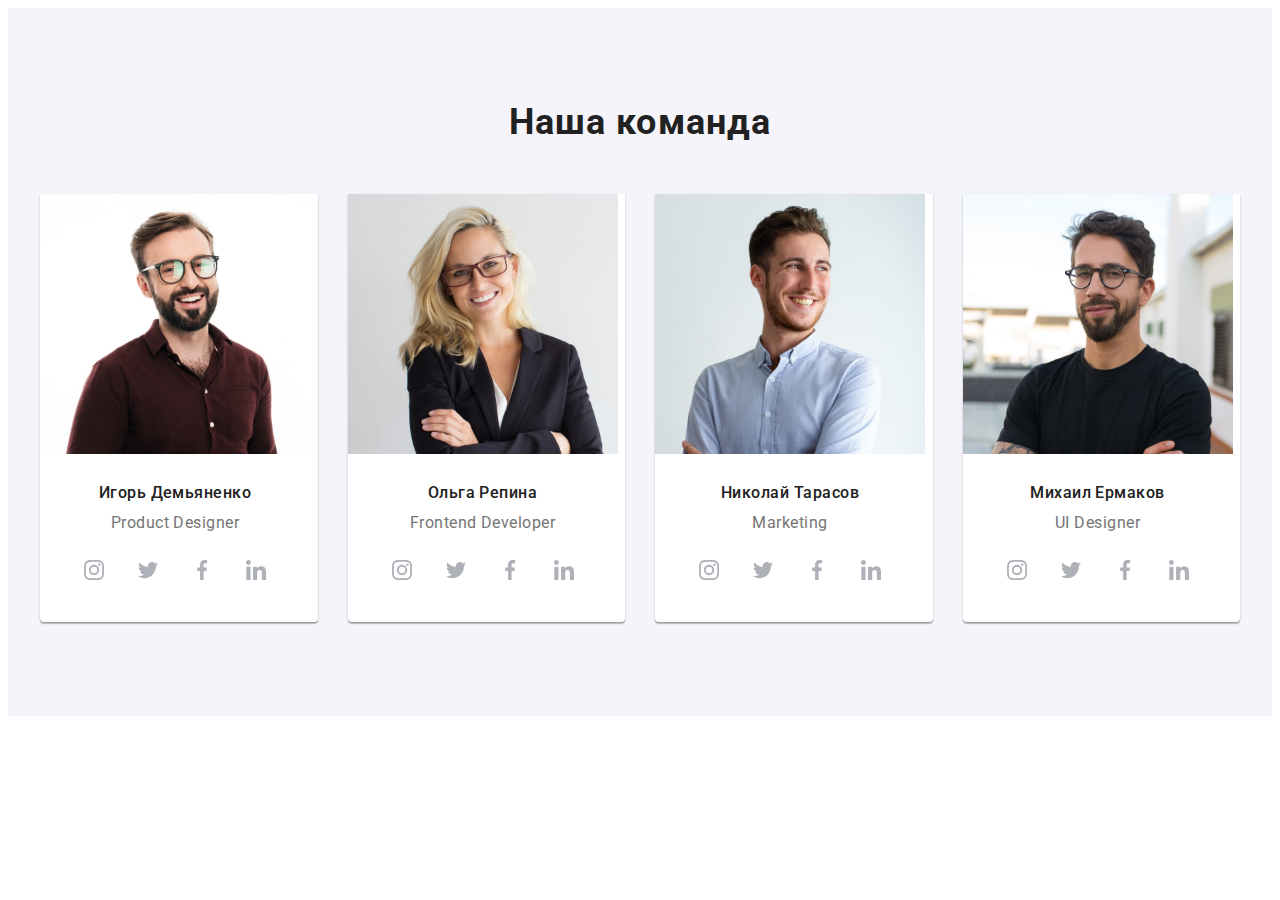
==== index.html @ 0f95b0d3 "мобил" ====
<!DOCTYPE html>
<html lang="ru">
  <head>
    <meta charset="UTF-8" />
    <meta http-equiv="X-UA-Compatible" content="IE=edge" />
    <meta name="viewport" content="width=device-width, initial-scale=1.0" />
    <title>WebStudio</title>
    <link rel="preconnect" href="https://fonts.googleapis.com" />
    <link rel="preconnect" href="https://fonts.gstatic.com" crossorigin />
    <link
      href="https://fonts.googleapis.com/css2?family=Raleway:wght@700&family=Roboto:wght@400;500;700;900&display=swap"
      rel="stylesheet"
    />
    <link
      rel="stylesheet"
      href="https://cdnjs.cloudflare.com/ajax/libs/modern-normalize/1.1.0/modern-normalize.min.css"
      integrity="sha512-wpPYUAdjBVSE4KJnH1VR1HeZfpl1ub8YT/NKx4PuQ5NmX2tKuGu6U/JRp5y+Y8XG2tV+wKQpNHVUX03MfMFn9Q=="
      crossorigin="anonymous"
      referrerpolicy="no-referrer"
    />
    <link rel="stylesheet" href="./css/main.min.css" />
  </head>
  <body>
    <!-- <header class="header">
      <div class="container header__container">
        <nav class="nav">
          <a href="/" class="logo"><span class="logo__span">Web</span>Studio</a>

          <ul class="site-nav list">
            <li class="site-nav__item">
              <a href="./index.html" class="site-nav__link site-nav__link--current link">Студия</a>
            </li>
            <li class="site-nav__item">
              <a href="./portfolio.html" class="site-nav__link link">Портфолио</a>
            </li>
            <li class="site-nav__item"><a href="" class="site-nav__link link">Контакты</a></li>
          </ul>
        </nav>

        <ul class="site-contact list">
          <li class="site-contact__item">
            <a href="mailto:info@devstudio.com" class="site-contact__link link">
              <svg class="site-contact__icon" width="16" height="12">
                <use class="" href="./images/icon.svg#icon-envelope"></use>
              </svg>
              info@devstudio.com</a
            >
          </li>

          <li class="site-contact__item">
            <a href="tel:+380961111111" class="site-contact__link link">
              <svg class="site-contact__icon" width="10" height="16">
                <use class="" href="./images/icon.svg#icon-smartphone"></use>
              </svg>
              +38 096 111 11 11</a
            >
          </li>
        </ul>
      </div>
    </header>

    <main>
      <section class="hero">
        <div class="container">
          <h1 class="hero__title">Эффективные решения для вашего бизнеса</h1>
          <button type="button" class="hero__btn" data-modal-open>Заказать услугу</button>
        </div>
      </section> -->

      <!-- features  -->
      <!-- <section class="section">
        <div class="container">
          <h2 class="visually-hidden">Особенности</h2>
          <ul class="feature-list list">
            <li class="feature-list__item">
              <div class="feature-list__box">
                <svg class="feature-list__icon" width="70" height="70">
                  <use class="" href="./images/icon.svg#icon-antenna"></use>
                </svg>
              </div>
              <h3 class="feature-list__title">Внимание к деталям</h3>
              <p class="feature-list__text">
                Идейные соображения, а также начало повседневной работы по формированию позиции.
              </p>
            </li>

            <li class="feature-list__item">
              <div class="feature-list__box">
                <svg class="feature-list__icon" width="70" height="70">
                  <use class="" href="./images/icon.svg#icon-clock"></use>
                </svg>
              </div>
              <h3 class="feature-list__title">Пунктуальность</h3>
              <p class="feature-list__text">
                Задача организации, в особенности же рамки и место обучения кадров влечет за собой.
              </p>
            </li>

            <li class="feature-list__item">
              <div class="feature-list__box">
                <svg class="feature-list__icon" width="70" height="70">
                  <use class="" href="./images/icon.svg#icon-diagram"></use>
                </svg>
              </div>
              <h3 class="feature-list__title">Планирование</h3>
              <p class="feature-list__text">
                Равным образом консультация с широким активом в значительной степени обуславливает.
              </p>
            </li>

            <li class="feature-list__item">
              <div class="feature-list__box">
                <svg class="feature-list-icon" width="70" height="70">
                  <use class="" href="./images/icon.svg#icon-astronaut"></use>
                </svg>
              </div>
              <h3 class="feature-list__title">Современные технологии</h3>
              <p class="feature-list__text">
                Значимость этих проблем настолько очевидна, что реализация плановых заданий.
              </p>
            </li>
          </ul>
        </div>
      </section>

      <section class="section no-padding">
        <div class="container">
          <h2 class="section__title">Чем мы занимаемся</h2>
          <ul class="about list">
            <li class="about__item">
              <div class="thumb">
                <img src="./images/box1.jpg" alt="разработка сайта" width="370" height="294" />
                <p class="thumb__label">Десктопные приложения</p>
              </div>
            </li>
            <li class="about__item">
              <div class="thumb">
                <img
                  src="./images/box2.jpg"
                  alt="разработка мобильного приложения"
                  width="370"
                  height="294"
                />
                <p class="thumb__label">Мобильные приложения</p>
              </div>
            </li>
            <li class="about__item">
              <div class="thumb">
                <img
                  src="./images/box3.jpg"
                  alt="цветовая палитра на планшете"
                  width="370"
                  height="294"
                />
                <p class="thumb__label">Дизайнерские решения</p>
              </div>
            </li>
          </ul>
        </div> -->
        <!----    team -------->
      </section>
      <section class="section team">
        <div class="container">
          <h2 class="section__title">Наша команда</h2>
          <ul class="team-list list">
            <li class="team-list__item">
              <img src="./images/card-1.jpg" alt="Игорь Демьяненко" width="270" height="260" />

              <div class="team-card">
                <h3 class="team-card__name">Игорь Демьяненко</h3>
                <p class="team-card__pos">Product Designer</p>

                <ul class="soc-list list">
                  <li class="soc-list__item">
                    <a href="" class="soc-list__link link">
                      <svg class="soc-list__icon" width="20" height="20">
                        <use class="" href="./images/icon.svg#icon-instagram"></use>
                      </svg>
                    </a>
                  </li>
                  <li class="soc-list__item">
                    <a href="" class="soc-list__link link">
                      <svg class="soc-list__icon" width="20" height="20">
                        <use class="" href="./images/icon.svg#icon-twitter"></use>
                      </svg>
                    </a>
                  </li>
                  <li class="soc-list__item">
                    <a href="" class="soc-list__link link">
                      <svg class="soc-list__icon" width="20" height="20">
                        <use class="" href="./images/icon.svg#icon-facebook"></use>
                      </svg>
                    </a>
                  </li>
                  <li class="soc-list__item">
                    <a href="" class="soc-list__link link">
                      <svg class="soc-list__icon" width="20" height="20">
                        <use class="" href="./images/icon.svg#icon-linkedin"></use>
                      </svg>
                    </a>
                  </li>
                </ul>
              </div>
            </li>

            <li class="team-list__item">
              <img src="./images/card-2.jpg" alt="Ольга Репина" width="270" height="260" />

              <div class="team-card">
                <h3 class="team-card__name">Ольга Репина</h3>
                <p class="team-card__pos">Frontend Developer</p>

                <ul class="soc-list list">
                  <li class="soc-list__item">
                    <a href="" class="soc-list__link link">
                      <svg class="soc-list__icon" width="20" height="20">
                        <use class="" href="./images/icon.svg#icon-instagram"></use>
                      </svg>
                    </a>
                  </li>
                  <li class="soc-list__item">
                    <a href="" class="soc-list__link link">
                      <svg class="soc-list__icon" width="20" height="20">
                        <use class="" href="./images/icon.svg#icon-twitter"></use>
                      </svg>
                    </a>
                  </li>
                  <li class="soc-list__item">
                    <a href="" class="soc-list__link link">
                      <svg class="soc-list__icon" width="20" height="20">
                        <use class="" href="./images/icon.svg#icon-facebook"></use>
                      </svg>
                    </a>
                  </li>
                  <li class="soc-list__item">
                    <a href="" class="soc-list__link link">
                      <svg class="soc-list__icon" width="20" height="20">
                        <use class="" href="./images/icon.svg#icon-linkedin"></use>
                      </svg>
                    </a>
                  </li>
                </ul>
              </div>
            </li>

            <li class="team-list__item">
              <img src="./images/card-3.jpg" alt="Николай Тарасов" width="270" height="260" />

              <div class="team-card">
                <h3 class="team-card__name">Николай Тарасов</h3>
                <p class="team-card__pos">Marketing</p>

                <ul class="soc-list list">
                  <li class="soc-list__item">
                    <a href="" class="soc-list__link link">
                      <svg class="soc-list__icon" width="20" height="20">
                        <use class="" href="./images/icon.svg#icon-instagram"></use>
                      </svg>
                    </a>
                  </li>
                  <li class="soc-list__item">
                    <a href="" class="soc-list__link link">
                      <svg class="soc-list__icon" width="20" height="20">
                        <use class="" href="./images/icon.svg#icon-twitter"></use>
                      </svg>
                    </a>
                  </li>
                  <li class="soc-list__item">
                    <a href="" class="soc-list__link link">
                      <svg class="soc-list__icon" width="20" height="20">
                        <use class="" href="./images/icon.svg#icon-facebook"></use>
                      </svg>
                    </a>
                  </li>
                  <li class="soc-list__item">
                    <a href="" class="soc-list__link link">
                      <svg class="soc-list__icon" width="20" height="20">
                        <use class="" href="./images/icon.svg#icon-linkedin"></use>
                      </svg>
                    </a>
                  </li>
                </ul>
              </div>
            </li>

            <li class="team-list__item">
              <img src="./images/card-4.jpg" alt="Михаил Ермаков" width="270" height="260" />

              <div class="team-card">
                <h3 class="team-card__name">Михаил Ермаков</h3>
                <p class="team-card__pos">UI Designer</p>

                <ul class="soc-list list">
                  <li class="soc-list__item">
                    <a href="" class="soc-list__link link">
                      <svg class="soc-list__icon" width="20" height="20">
                        <use class="" href="./images/icon.svg#icon-instagram"></use>
                      </svg>
                    </a>
                  </li>
                  <li class="soc-list__item">
                    <a href="" class="soc-list__link link">
                      <svg class="soc-list__icon" width="20" height="20">
                        <use class="" href="./images/icon.svg#icon-twitter"></use>
                      </svg>
                    </a>
                  </li>
                  <li class="soc-list__item">
                    <a href="" class="soc-list__link link">
                      <svg class="soc-list__icon" width="20" height="20">
                        <use class="" href="./images/icon.svg#icon-facebook"></use>
                      </svg>
                    </a>
                  </li>
                  <li class="soc-list__item">
                    <a href="" class="soc-list__link link">
                      <svg class="soc-list__icon" width="20" height="20">
                        <use class="" href="./images/icon.svg#icon-linkedin"></use>
                      </svg>
                    </a>
                  </li>
                </ul>
              </div>
            </li>
          </ul>
        </div>
      </section>

      <!----- clients------->

      <!-- <section class="section">
        <div class="container">
          <h2 class="section__title">Постоянные клиенты</h2>

          <ul class="clients-list list">
            <li class="clients-list__item">
              <a href="" class="clients-list__link link">
                <svg class="clients-list__icon" width="106" height="60">
                  <use class="" href="./images/icon.svg#icon-Logo-1"></use>
                </svg>
              </a>
            </li>

            <li class="clients-list__item">
              <a href="" class="clients-list__link link">
                <svg class="clients-list__icon" width="106" height="60">
                  <use class="" href="./images/icon.svg#icon-Logo-2"></use>
                </svg>
              </a>
            </li>

            <li class="clients-list__item">
              <a href="" class="clients-list__link link">
                <svg class="clients-list__icon" width="106" height="60">
                  <use class="" href="./images/icon.svg#icon-Logo-3"></use>
                </svg>
              </a>
            </li>

            <li class="clients-list__item">
              <a href="" class="clients-list__link link">
                <svg class="clients-list__icon" width="106" height="60">
                  <use class="" href="./images/icon.svg#icon-Logo-4"></use>
                </svg>
              </a>
            </li>

            <li class="clients-list__item">
              <a href="" class="clients-list__link link">
                <svg class="clients-list__icon" width="106" height="60">
                  <use class="" href="./images/icon.svg#icon-Logo-5"></use>
                </svg>
              </a>
            </li>

            <li class="clients-list__item">
              <a href="" class="clients-list__link link">
                <svg class="clients-list__icon" width="106" height="60">
                  <use class="" href="./images/icon.svg#icon-Logo-6"></use>
                </svg>
              </a>
            </li>
          </ul>
        </div>
      </section>
    </main> -->
    <!---------------- footer------------------>

    <!-- <footer class="footer">
      <div class="container footer__container">
        <div class="footer-contact">
          <a href="/" class="logo footer__logo"><span class="logo__span">Web</span>Studio</a>

          <address>
            <ul class="footer__list list">
              <li>
                <a
                  href="https://www.google.com/maps/place/Lesi+Ukrainky+Blvd,+26,+Kyiv,+Ukraine,+02000/@50.4265807,30.5361971"
                  class="footer-list__link footer-list__link--white"
                  >г. Киев, пр-т Леси Украинки, 26</a
                >
              </li>
              <li>
                <a href="mailto:info@example.com" class="footer-list__link link"
                  >info@example.com</a
                >
              </li>
              <li>
                <a href="tel:+380991111111" class="footer-list__link no-margin"
                  >+38 099 111 11 11</a
                >
              </li>
            </ul>
          </address>
        </div>

        <div class="footer-box-soc">
          <h2 class="footer-title">Присоединяйтесь</h2>
          <ul class="footer-soc-list list">
            <li class="footer-soc-list__item">
              <a href="" class="footer-soc-list__link link">
                <svg class="footer-soc-list__icon" width="20" height="20">
                  <use class="" href="./images/icon.svg#icon-instagram"></use>
                </svg>
              </a>
            </li>

            <li class="footer-soc-list__item">
              <a href="" class="footer-soc-list__link link">
                <svg class="footer-soc-list__icon" width="20" height="20">
                  <use class="" href="./images/icon.svg#icon-twitter"></use>
                </svg>
              </a>
            </li>

            <li class="footer-soc-list__item">
              <a href="" class="footer-soc-list__link link">
                <svg class="footer-soc-list__icon" width="20" height="20">
                  <use class="" href="./images/icon.svg#icon-facebook"></use>
                </svg>
              </a>
            </li>

            <li class="footer-soc-list__item">
              <a href="" class="footer-soc-list__link link">
                <svg class="footer-soc-list__icon" width="20" height="20">
                  <use class="" href="./images/icon.svg#icon-linkedin"></use>
                </svg>
              </a>
            </li>
          </ul>
        </div>

        <form class="footer-form">
          <h2 class="footer-title">Подпишитесь на рассылку</h2>
          <div class="footer-form__field">
            <div class="footer-form__wrap">
              <input
                type="email"
                class="footer-form__input"
                name="email"
                id="email"
                placeholder=" "
                required
              />
              <label for="email" class="footer-form__lable">E-mail</label>
            </div>

            <button type="submit" class="form-btn">
              Подписаться
              <svg class="footer-form__icon" width="24" height="24">
                <use class="" href="./images/icon.svg#icon-send"></use>
              </svg>
            </button>
          </div>
        </form>
      </div>
    </footer>

    <div class="backdrop is-hidden" data-modal>
      <div class="modal">
        <button type="button" class="modale-close-btn" data-modal-close>
          <svg width="18" height="18">
            <use class="" href="./images/icon.svg#icon-close-black"></use>
          </svg>
        </button>

        <p class="modal-title">Оставьте свои данные, мы вам перезвоним</p>

        <form class="modal-form">
          <div class="modal-field">
            <label class="modal-lable" for="name">Имя</label>
            <div class="input-wrap">
              <input type="text" name="user-name" class="modal-input" id="name" />
              <svg class="input-icon" width="18" height="18">
                <use href="./images/icon.svg#icon-person"></use>
              </svg>
            </div>
          </div>

          <div class="modal-field">
            <label class="modal-lable" for="tel">Телефон</label>
            <div class="input-wrap">
              <input type="tel" name="tel" class="modal-input" id="tel" />
              <svg class="input-icon" width="18" height="18">
                <use href="./images/icon.svg#icon-phone"></use>
              </svg>
            </div>
          </div>
          <div class="modal-field">
            <label class="modal-lable" for="mail">Почта</label>
            <div class="input-wrap">
              <input type="email" name="email" class="modal-input" id="mail" />
              <svg class="input-icon" width="18" height="18">
                <use href="./images/icon.svg#icon-email"></use>
              </svg>
            </div>
          </div>

          <div class="modal-field">
            <label class="modal-lable" for="modal-text">Комментарий</label>
            <textarea
              name="modal-text"
              id="modal-text"
              class="modal-textarea"
              placeholder="Введите текст"
            ></textarea>
          </div>

          <div class="modal-field">
            <input
              type="checkbox"
              name="privacy"
              class="check-input visually-hidden"
              id="privacy"
            />
            <label for="privacy" class="check-text"
              ><span>
                <svg class="check-icon" width="11" height="8">
                  <use href="./images/icon.svg#icon-chek"></use>
                </svg> </span
              >Соглашаюсь с рассылкой и принимаю &nbsp <a href="">Условия договора</a></label
            >
          </div>

          <button type="submit" class="modale-btn">Отправить</button>
        </form>
      </div>
    </div>

    <script src="./js/modal.js"></script>
  </body>
</html> -->
---- css/main.min.css ----
:root{--main-text-color: #757575;--title-text-color: #212121;--accent-color: #2196f3;--secondary-background-color: #2f303a;--primary-white-color: #ffffff;--general-background-color: #f5f4fa;--secondary-btn-color: #212121;--icon-color: #afb1b8;--timing-animation-function: cubic-bezier(0.4, 0, 0.2, 1)}p,h1,h2,h3,h4,h5,h6{margin:0}ul{margin:0;padding-left:0}img{display:block;max-width:100%;height:auto}body{color:var(--main-text-color);font-family:"Roboto",sans-serif}.list{list-style:none;padding:0;margin:0}.link{text-decoration:none}.visually-hidden{position:absolute;white-space:nowrap;width:1px;height:1px;overflow:hidden;border:0;padding:0;clip:rect(0 0 0 0);clip-path:inset(50%);margin:-1px}.container{width:1200px;padding-left:15px;padding-right:15px;margin:0 auto}.section{background-color:var(--primary-white-color);padding-top:94px;padding-bottom:94px}.header{background-color:var(--primary-white-color);border-bottom:1px solid #ececec}.header__container{display:flex;align-items:center}.nav{display:flex;align-items:center}.logo{color:var(--title-text-color);font-family:"Raleway",sans-serif;font-weight:700;font-size:26px;line-height:1.19;letter-spacing:.03em;text-decoration:none}.logo__span{color:var(--accent-color)}.site-nav{display:flex;margin-left:93px}.site-nav__item:not(:last-child){margin-right:50px}.site-nav__link{position:relative;display:block;padding-top:32px;padding-bottom:32px;color:var(--title-text-color);font-family:"Roboto",sans-serif;font-weight:500;font-size:14px;line-height:1.14;letter-spacing:.02em;transition:color 250ms var(--timing-animation-function)}.site-nav__link:hover,.site-nav__link:focus{color:var(--accent-color)}.site-nav__link--current{color:var(--accent-color)}.site-nav__link--current::after{content:"";position:absolute;left:0;bottom:-1px;display:block;width:100%;height:4px;border-radius:2px;background-color:var(--accent-color)}.site-contact{display:flex;margin-left:auto;align-items:center;justify-content:center}.site-contact__item+.site-contact__item{margin-left:50px}.site-contact__icon{margin-right:10px;fill:currentColor}.site-contact .link{display:flex;align-items:center;justify-content:center;font-family:"Roboto",sans-serif;font-style:normal;font-weight:500;font-size:14px;line-height:16px;letter-spacing:.02em;color:var(--main-text-color);transition:color 250ms var(--timing-animation-function)}.site-contact .link:hover,.site-contact .link:focus{color:var(--accent-color)}.hero{text-align:center;max-width:1600px;height:600px;margin:0 auto;padding:200px 0;background-image:linear-gradient(rgba(47, 48, 58, 0.4), rgba(47, 48, 58, 0.4)),url(../images/hero-bg.jpg);background-repeat:no-repeat;background-position:center;background-size:cover}.hero__title{margin:0 auto 40px auto;max-width:630px;color:var(--primary-white-color);font-weight:900;font-size:44px;line-height:1.36;letter-spacing:.06em;text-transform:uppercase}.hero__btn{display:inline-block;border-radius:4px;padding:10px 32px;min-width:200px;color:var(--primary-white-color);background-color:var(--accent-color);cursor:pointer;font-family:inherit;font-weight:700;font-size:16px;line-height:1.88;letter-spacing:.06em;border:none;transition:background-color 250ms var(--timing-animation-function)}.hero__btn:hover,.hero__btn:focus{background-color:#188ce8}.feature-list{display:flex;margin-left:-30px;margin-top:-30px}.feature-list__item{flex-basis:calc(25% - 30px);margin-left:30px;margin-top:30px}.feature-list__box{display:flex;align-items:center;justify-content:center;width:270px;height:120px;margin-bottom:30px;background-color:var(--general-background-color)}.feature-list__title{margin-bottom:10px;color:var(--title-text-color);font-size:14px;line-height:1.14;letter-spacing:.03em;text-transform:uppercase}.feature-list__text{color:var(--main-text-color);font-size:14px;line-height:1.71;letter-spacing:.03em}.no-padding{padding-top:0}.about{display:flex;margin-left:-30px;margin-top:-30px}.about__item{flex-basis:calc(33.3333333333% - 30px);margin-left:30px;margin-top:30px}.thumb{position:relative}.thumb__label{position:absolute;width:100%;bottom:0;padding:27px;font-weight:700;font-size:14px;line-height:1.14;text-align:center;letter-spacing:.03em;text-transform:uppercase;color:var(--primary-white-color);background-color:rgba(47,48,58,.8)}.section__title{margin-bottom:50px;color:var(--title-text-color);font-size:36px;line-height:1.16;text-align:center;letter-spacing:.03em}.team{background-color:var(--general-background-color)}.team-list__item{flex-basis:calc(25% - 30px);margin-left:30px;margin-top:30px;background-color:var(--primary-white-color);box-shadow:0px 1px 3px rgba(0,0,0,.12),0px 1px 1px rgba(0,0,0,.14),0px 2px 1px rgba(0,0,0,.2);border-radius:0px 0px 4px 4px}.team-card{text-align:center;padding:30px 0;width:270px}.team-list{display:flex;margin-left:-30px;margin-top:-30px}.team-card__name{margin-bottom:10px;color:var(--title-text-color);font-weight:500;font-size:16px;line-height:1.18;letter-spacing:.03em}.team-card__pos{color:var(--main-text-color);font-size:16px;line-height:1.19;letter-spacing:.03em;margin-bottom:16px}.soc-list{display:flex;justify-content:center}.soc-list__item{width:44px;height:44px;margin-left:10px}.soc-list__item:first-child{margin-left:0}.soc-list__link{display:flex;align-items:center;justify-content:center;width:100%;height:100%;border-radius:50%;background-color:var(--primary-white-color);color:var(--icon-color);transition:background-color 250ms var(--timing-animation-function),color 250ms var(--timing-animation-function)}.soc-list__link:hover,.soc-list__link:focus{background-color:var(--accent-color);color:var(--primary-white-color)}.soc-list__icon{fill:currentColor}.clients-list{display:flex}.clients-list__item{width:170px;height:92px;margin-left:30px}.clients-list__item:first-child{margin-left:0}.clients-list__link{display:flex;align-items:center;justify-content:center;width:100%;height:100%;border:1px solid var(--icon-color);border-radius:4px;color:var(--icon-color);transition:color 250ms var(--timing-animation-function),border 250ms var(--timing-animation-function)}.clients-list__link:hover,.clients-list__link:focus{color:var(--accent-color);border:1px solid var(--accent-color)}.clients-list__icon{fill:currentColor}.footer{background-color:var(--secondary-background-color);padding-top:60px;padding-bottom:60px}.footer__container{display:flex;align-items:baseline;justify-content:space-between}.logo{display:inline-block;margin-bottom:20px;font-family:"Raleway",sans-serif;font-weight:700;font-size:26px;line-height:1.19;letter-spacing:.03em;text-decoration:none}.footer__logo{color:var(--primary-white-color)}.footer-list__link{display:inline-block;margin-bottom:9px;color:rgba(255,255,255,.6);font-family:"Roboto";font-style:normal;font-weight:400;font-size:14px;line-height:1.71;letter-spacing:.03em;text-decoration:none;transition:color 250ms var(--timing-animation-function)}.footer-list__link:hover,.footer-list__link:focus{color:var(--accent-color)}.footer-list__link--white{color:var(--primary-white-color)}.no-margin{margin-bottom:0}.footer-soc-list{display:flex;justify-content:center}.footer-soc-list__item{width:44px;height:44px;margin-left:10px}.footer-soc-list__item:first-child{margin-left:0}.footer-soc-list__link{display:flex;align-items:center;justify-content:center;width:100%;height:100%;border-radius:50%;background:rgba(255,255,255,.1);color:var(--icon-color);transition:background-color 250ms var(--timing-animation-function),color 250ms var(--timing-animation-function)}.footer-soc-list__link:hover,.footer-soc-list__link:focus{background-color:var(--accent-color);color:var(--primary-white-color)}.footer-soc-list__icon{fill:currentColor}.footer-form__field{display:flex}.footer-title{margin-bottom:20px;font-family:"Roboto";font-style:normal;font-size:14px;line-height:1.14;letter-spacing:.03em;text-transform:uppercase;color:var(--primary-white-color)}.footer-form__wrap{position:relative}.footer-form__lable{position:absolute;top:50%;left:0;transform:translateY(-50%);padding-left:16px;font-weight:400;font-size:16px;line-height:1.25;letter-spacing:.03em;color:rgba(255,255,255,.6)}.footer-form__input:focus+.footer-form__lable{color:var(--primary-white-color);transform:translateY(-120%)}.footer-form__input:not(:placeholder-shown)+.footer-form__lable{color:var(--primary-white-color);transform:translateY(-120%)}.footer-form__input{width:358px;height:50px;color:var(--main-text-color);font:inherit;border:1px solid rgba(255,255,255,.3);filter:drop-shadow(0px 4px 4px rgba(0, 0, 0, 0.15));border-radius:4px;background-color:rgba(0,0,0,0);transition:transform 250ms var(--timing-animation-function),color 250ms var(--timing-animation-function)}.form-btn{display:inline-flex;align-items:center;justify-content:center;margin-left:12px;border:none;background-color:var(--accent-color);box-shadow:0px 4px 4px rgba(0,0,0,.15);border-radius:4px;min-width:200px;height:50px;cursor:pointer;font-weight:700;font-size:16px;line-height:1.88;letter-spacing:.06em;color:var(--primary-white-color);transition:background-color 250ms var(--timing-animation-function)}.form-btn:hover,.form-btn:focus{background-color:#188ce8}.footer-form__icon{margin-left:10px}.backdrop{position:fixed;top:0;left:0;width:100%;height:100%;background-color:rgba(0,0,0,.2);transition:opacity 300ms var(--timing-animation-function),visibility 300ms var(--timing-animation-function)}.modal{position:absolute;width:528px;height:581px;padding:40px;top:50%;left:50%;transform:translate(-50%, -50%) scale(1) rotate(0);background-color:var(--primary-white-color);box-shadow:0px 1px 3px rgba(0,0,0,.12),0px 1px 1px rgba(0,0,0,.14),0px 2px 1px rgba(0,0,0,.2);border-radius:4px;transition:transform 300ms var(--timing-animation-function)}.backdrop.is-hidden .modal{transform:translate(-50%, -50%) scale(0) rotate(-90deg)}.modale-close-btn{position:absolute;top:8px;right:8px;width:30px;height:30px;border:1px solid rgba(0,0,0,.1);border-radius:50%;background-color:rgba(0,0,0,0);display:flex;align-items:center;justify-content:center;cursor:pointer;outline:rgba(0,0,0,0);transition:fill 250ms var(--timing-animation-function)}.modale-close-btn:hover,.modale-close-btn:focus{fill:var(--accent-color)}.is-hidden{opacity:0;visibility:hidden;pointer-events:none}.modal-title{font-weight:700;font-size:20px;line-height:1.15;text-align:center;letter-spacing:.03em;color:var(--title-text-color);margin-bottom:12px}.modal-field{margin-bottom:10px}.input-wrap{position:relative}.modal-input{width:100%;height:40px;padding-left:42px;border:1px solid rgba(33,33,33,.2);border-radius:4px;background-color:rgba(0,0,0,0);outline:rgba(0,0,0,0);cursor:pointer;transition:border-color 250ms var(--timing-animation-function),fill 250ms var(--timing-animation-function)}.modal-input:focus{border-color:var(--accent-color)}.input-icon{position:absolute;left:12px;top:50%;transform:translateY(-50%)}.modal-input:focus+.input-icon{fill:var(--accent-color);border-color:var(--accent-color)}.modale-btn{display:block;border-radius:4px;padding:10px 32px;min-width:200px;margin:30px auto 0 auto;color:var(--primary-white-color);background-color:var(--accent-color);cursor:pointer;font-family:inherit;font-weight:700;font-size:16px;line-height:1.88;letter-spacing:.06em;border:none;transition:background-color 250ms var(--timing-animation-function),box-shadow 250ms var(--timing-animation-function)}.modale-btn:hover,.modale-btn:focus{background-color:#188ce8;box-shadow:0px 4px 4px rgba(0,0,0,.15)}.modal-lable{display:block;margin-bottom:4px;font-size:12px;line-height:1.16;letter-spacing:.01em;color:var(--main-text-color)}.modal-textarea{width:100%;height:120px;padding:12px 16px;border:1px solid rgba(33,33,33,.2);border-radius:4px;outline:rgba(0,0,0,0);resize:none}.modal-textarea:focus{border-color:var(--accent-color)}.modal-textarea::placeholder{font-size:14;line-height:1.16;letter-spacing:.01em;color:rgba(117,117,117,.5)}.check-text{font-weight:400;font-size:14px;line-height:2;letter-spacing:.03em;color:var(--main-text-color);display:flex;align-items:center}.check-text a{color:var(--accent-color)}.check-text span{width:16px;height:15px;margin-right:8px;border:2px solid var(--secondary-btn-color);border-radius:4px;display:flex;align-items:center;justify-content:center}.check-input:checked+.check-text span{background-color:var(--accent-color);background-origin:border-box;border-color:var(--accent-color)}.check-input:focus+.check-text span{background-origin:border-box;border-color:var(--accent-color)}.check-icon{fill:rgba(0,0,0,0)}.check-input:checked+.check-text .check-icon{fill:var(--primary-white-color)}.filter{display:flex;justify-content:center;margin-bottom:50px}.filter__item:not(:last-child){margin-right:8px}.filter__btn{display:inline-block;border-radius:4px;padding:6px 22px;color:var(--secondary-btn-color);background-color:var(--general-background-color);cursor:pointer;font-family:inherit;font-style:normal;font-weight:500;font-size:16px;line-height:1.62;letter-spacing:.03em;border:none;transition:background-color 250ms var(--timing-animation-function),color 250ms var(--timing-animation-function),box-shadow 250ms var(--timing-animation-function)}.filter__btn:hover,.filter__btn:focus{color:var(--primary-white-color);background-color:var(--accent-color);box-shadow:0px 3px 1px rgba(0,0,0,.1),0px 1px 2px rgba(0,0,0,.08),0px 2px 2px rgba(0,0,0,.12)}.team{background-color:var(--general-background-color)}.team-list__item{flex-basis:calc(25% - 30px);margin-left:30px;margin-top:30px;background-color:var(--primary-white-color);box-shadow:0px 1px 3px rgba(0,0,0,.12),0px 1px 1px rgba(0,0,0,.14),0px 2px 1px rgba(0,0,0,.2);border-radius:0px 0px 4px 4px}.team-card{text-align:center;padding:30px 0;width:270px}.team-list{display:flex;margin-left:-30px;margin-top:-30px}.team-card__name{margin-bottom:10px;color:var(--title-text-color);font-weight:500;font-size:16px;line-height:1.18;letter-spacing:.03em}.team-card__pos{color:var(--main-text-color);font-size:16px;line-height:1.19;letter-spacing:.03em;margin-bottom:16px}.soc-list{display:flex;justify-content:center}.soc-list__item{width:44px;height:44px;margin-left:10px}.soc-list__item:first-child{margin-left:0}.soc-list__link{display:flex;align-items:center;justify-content:center;width:100%;height:100%;border-radius:50%;background-color:var(--primary-white-color);color:var(--icon-color);transition:background-color 250ms var(--timing-animation-function),color 250ms var(--timing-animation-function)}.soc-list__link:hover,.soc-list__link:focus{background-color:var(--accent-color);color:var(--primary-white-color)}.soc-list__icon{fill:currentColor}.works-list{display:flex;flex-wrap:wrap;margin-left:-30px;margin-top:-30px}.works-list__item{flex-basis:calc(33.3333333333% - 30px);margin-left:30px;margin-top:30px;cursor:pointer;border:1px solid #eee;transition:box-shadow 250ms var(--timing-animation-function)}.works-list__item:hover{box-shadow:0px 1px 1px rgba(0,0,0,.12),0px 4px 4px rgba(0,0,0,.06),1px 4px 6px rgba(0,0,0,.16)}.works-item .title{margin-bottom:4px}.works-card{position:relative;overflow:hidden}.works-card__text{position:absolute;top:1px;height:100%;width:100%;background-color:rgba(33,150,243,.9);padding:63px 24px;font-size:18px;line-height:1.55;letter-spacing:.03em;color:var(--primary-white-color);transform:translateY(100%);transition:transform 250ms var(--timing-animation-function)}.works-list__link:hover .works-card__text,.works-list__link:focus .works-card__text{transform:translateY(0)}.works-card__meta{padding:20px 24px}.works-card__title{color:var(--title-text-color);font-size:18px;line-height:2;letter-spacing:.06em}.works-card__type{color:var(--main-text-color);font-size:16px;line-height:1.88;letter-spacing:.03em}/*# sourceMappingURL=main.min.css.map */
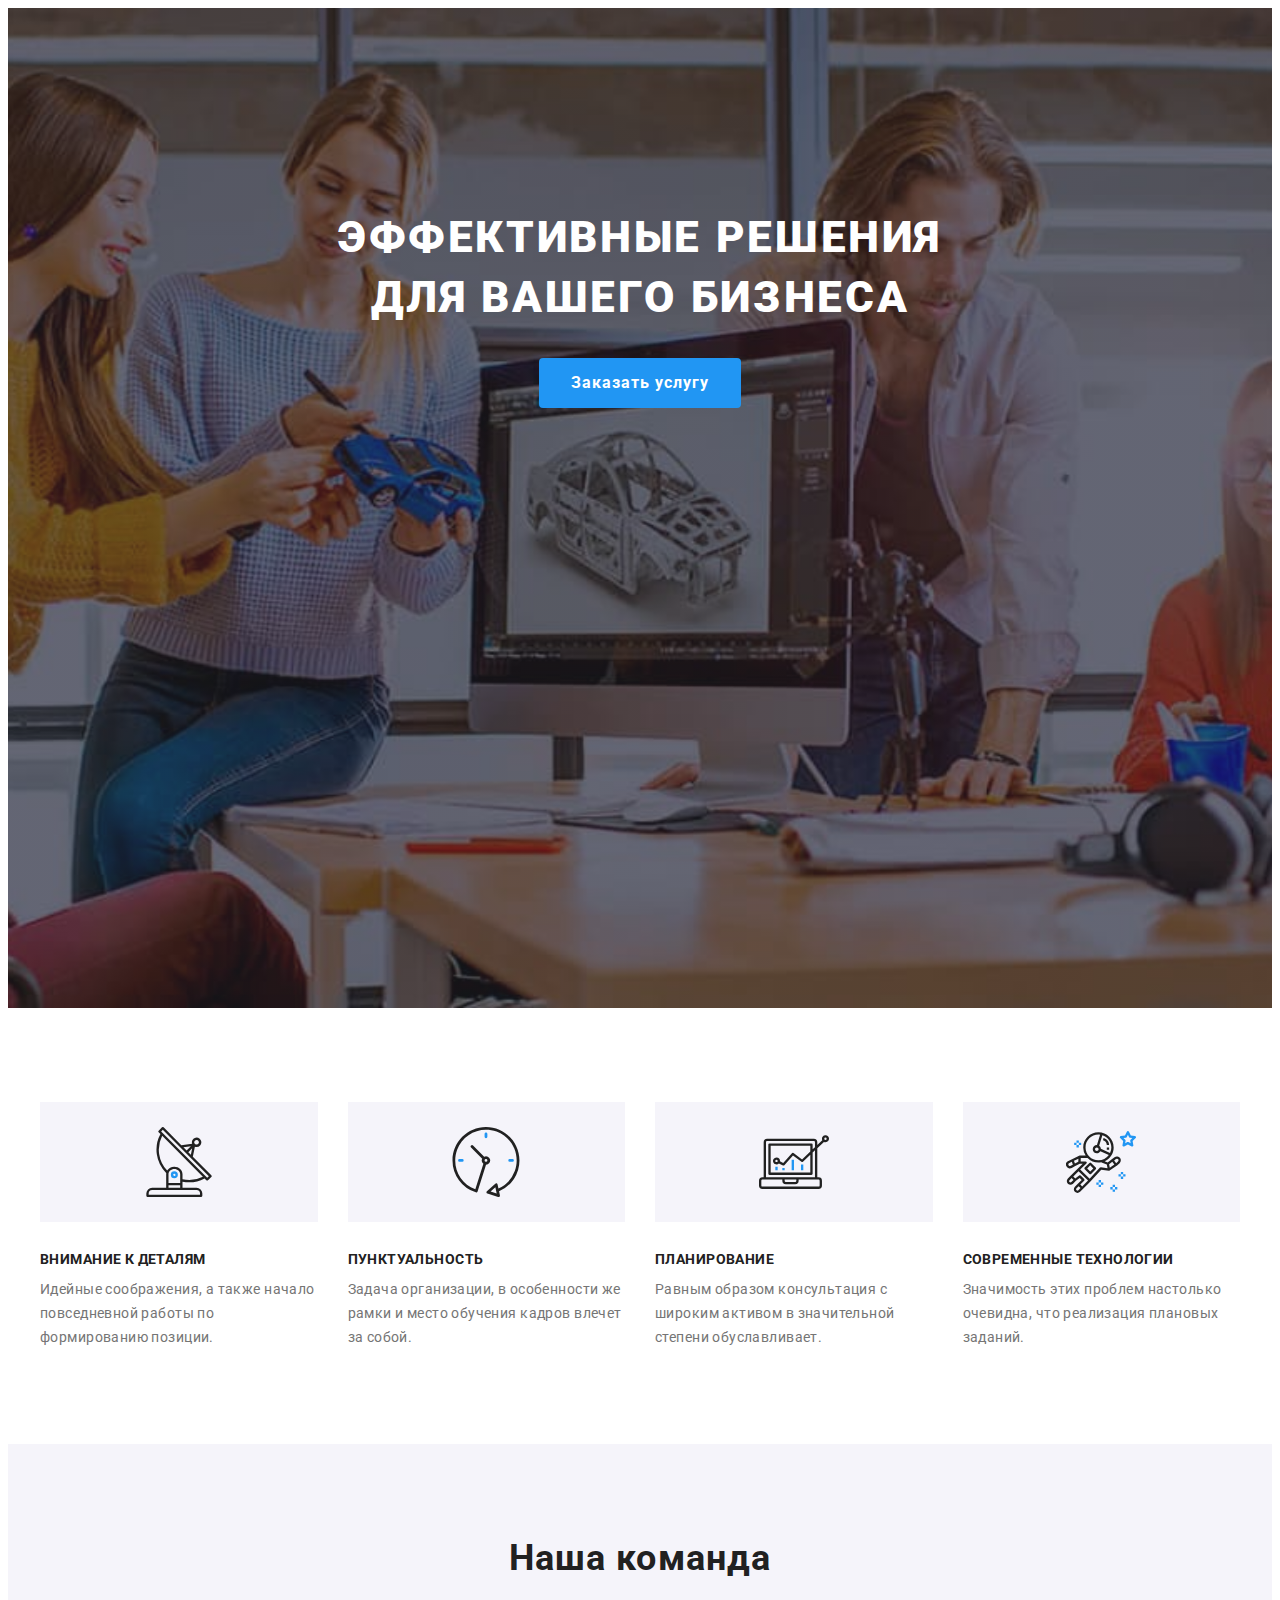
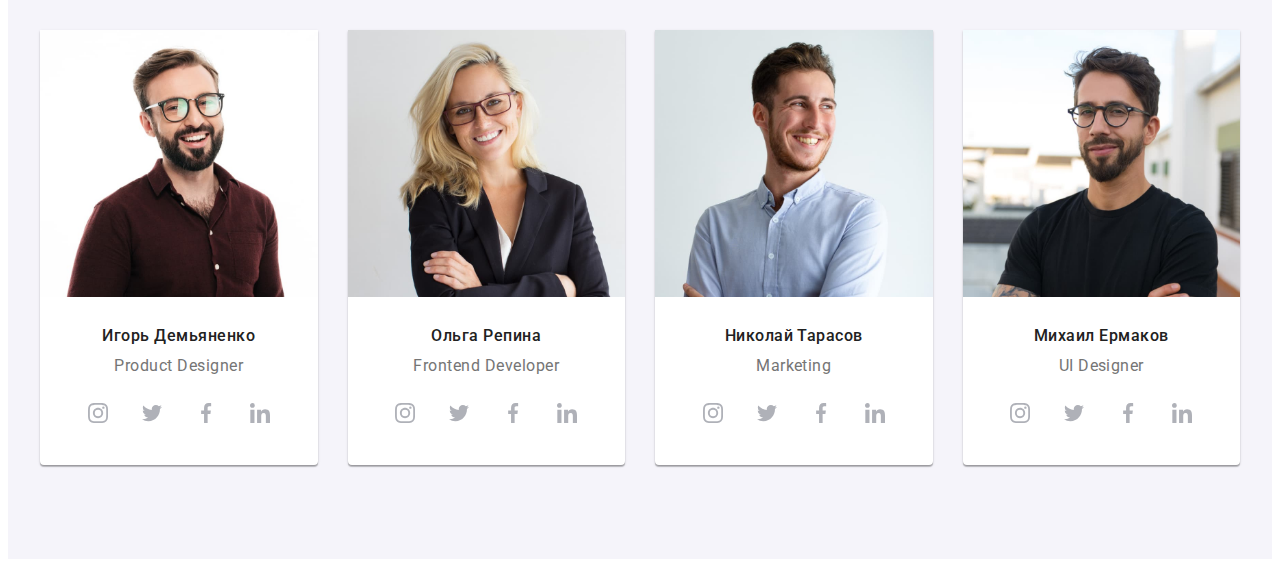
==== commit 40c39fdb: "добавляет медиа запросы" ====
--- a/index.html
+++ b/index.html
@@ -57,18 +57,18 @@
           </li>
         </ul>
       </div>
-    </header>
+    </header> -->
 
     <main>
-      <section class="hero">
+       <section class="hero">
         <div class="container">
           <h1 class="hero__title">Эффективные решения для вашего бизнеса</h1>
           <button type="button" class="hero__btn" data-modal-open>Заказать услугу</button>
         </div>
-      </section> -->
-
-      <!-- features  -->
-      <!-- <section class="section">
+      </section> 
+
+       <!-- features -->
+       <section class="section">
         <div class="container">
           <h2 class="visually-hidden">Особенности</h2>
           <ul class="feature-list list">
@@ -121,9 +121,10 @@
             </li>
           </ul>
         </div>
-      </section>
-
-      <section class="section no-padding">
+      </section> 
+
+<!------------------ about ------------------------->
+      <!-- <section class="section no-padding">
         <div class="container">
           <h2 class="section__title">Чем мы занимаемся</h2>
           <ul class="about list">
@@ -156,7 +157,8 @@
               </div>
             </li>
           </ul>
-        </div> -->
+        </div> --> 
+
         <!----    team -------->
       </section>
       <section class="section team">
--- a/css/main.min.css
+++ b/css/main.min.css
@@ -1 +1 @@
-:root{--main-text-color: #757575;--title-text-color: #212121;--accent-color: #2196f3;--secondary-background-color: #2f303a;--primary-white-color: #ffffff;--general-background-color: #f5f4fa;--secondary-btn-color: #212121;--icon-color: #afb1b8;--timing-animation-function: cubic-bezier(0.4, 0, 0.2, 1)}p,h1,h2,h3,h4,h5,h6{margin:0}ul{margin:0;padding-left:0}img{display:block;max-width:100%;height:auto}body{color:var(--main-text-color);font-family:"Roboto",sans-serif}.list{list-style:none;padding:0;margin:0}.link{text-decoration:none}.visually-hidden{position:absolute;white-space:nowrap;width:1px;height:1px;overflow:hidden;border:0;padding:0;clip:rect(0 0 0 0);clip-path:inset(50%);margin:-1px}.container{width:1200px;padding-left:15px;padding-right:15px;margin:0 auto}.section{background-color:var(--primary-white-color);padding-top:94px;padding-bottom:94px}.header{background-color:var(--primary-white-color);border-bottom:1px solid #ececec}.header__container{display:flex;align-items:center}.nav{display:flex;align-items:center}.logo{color:var(--title-text-color);font-family:"Raleway",sans-serif;font-weight:700;font-size:26px;line-height:1.19;letter-spacing:.03em;text-decoration:none}.logo__span{color:var(--accent-color)}.site-nav{display:flex;margin-left:93px}.site-nav__item:not(:last-child){margin-right:50px}.site-nav__link{position:relative;display:block;padding-top:32px;padding-bottom:32px;color:var(--title-text-color);font-family:"Roboto",sans-serif;font-weight:500;font-size:14px;line-height:1.14;letter-spacing:.02em;transition:color 250ms var(--timing-animation-function)}.site-nav__link:hover,.site-nav__link:focus{color:var(--accent-color)}.site-nav__link--current{color:var(--accent-color)}.site-nav__link--current::after{content:"";position:absolute;left:0;bottom:-1px;display:block;width:100%;height:4px;border-radius:2px;background-color:var(--accent-color)}.site-contact{display:flex;margin-left:auto;align-items:center;justify-content:center}.site-contact__item+.site-contact__item{margin-left:50px}.site-contact__icon{margin-right:10px;fill:currentColor}.site-contact .link{display:flex;align-items:center;justify-content:center;font-family:"Roboto",sans-serif;font-style:normal;font-weight:500;font-size:14px;line-height:16px;letter-spacing:.02em;color:var(--main-text-color);transition:color 250ms var(--timing-animation-function)}.site-contact .link:hover,.site-contact .link:focus{color:var(--accent-color)}.hero{text-align:center;max-width:1600px;height:600px;margin:0 auto;padding:200px 0;background-image:linear-gradient(rgba(47, 48, 58, 0.4), rgba(47, 48, 58, 0.4)),url(../images/hero-bg.jpg);background-repeat:no-repeat;background-position:center;background-size:cover}.hero__title{margin:0 auto 40px auto;max-width:630px;color:var(--primary-white-color);font-weight:900;font-size:44px;line-height:1.36;letter-spacing:.06em;text-transform:uppercase}.hero__btn{display:inline-block;border-radius:4px;padding:10px 32px;min-width:200px;color:var(--primary-white-color);background-color:var(--accent-color);cursor:pointer;font-family:inherit;font-weight:700;font-size:16px;line-height:1.88;letter-spacing:.06em;border:none;transition:background-color 250ms var(--timing-animation-function)}.hero__btn:hover,.hero__btn:focus{background-color:#188ce8}.feature-list{display:flex;margin-left:-30px;margin-top:-30px}.feature-list__item{flex-basis:calc(25% - 30px);margin-left:30px;margin-top:30px}.feature-list__box{display:flex;align-items:center;justify-content:center;width:270px;height:120px;margin-bottom:30px;background-color:var(--general-background-color)}.feature-list__title{margin-bottom:10px;color:var(--title-text-color);font-size:14px;line-height:1.14;letter-spacing:.03em;text-transform:uppercase}.feature-list__text{color:var(--main-text-color);font-size:14px;line-height:1.71;letter-spacing:.03em}.no-padding{padding-top:0}.about{display:flex;margin-left:-30px;margin-top:-30px}.about__item{flex-basis:calc(33.3333333333% - 30px);margin-left:30px;margin-top:30px}.thumb{position:relative}.thumb__label{position:absolute;width:100%;bottom:0;padding:27px;font-weight:700;font-size:14px;line-height:1.14;text-align:center;letter-spacing:.03em;text-transform:uppercase;color:var(--primary-white-color);background-color:rgba(47,48,58,.8)}.section__title{margin-bottom:50px;color:var(--title-text-color);font-size:36px;line-height:1.16;text-align:center;letter-spacing:.03em}.team{background-color:var(--general-background-color)}.team-list__item{flex-basis:calc(25% - 30px);margin-left:30px;margin-top:30px;background-color:var(--primary-white-color);box-shadow:0px 1px 3px rgba(0,0,0,.12),0px 1px 1px rgba(0,0,0,.14),0px 2px 1px rgba(0,0,0,.2);border-radius:0px 0px 4px 4px}.team-card{text-align:center;padding:30px 0;width:270px}.team-list{display:flex;margin-left:-30px;margin-top:-30px}.team-card__name{margin-bottom:10px;color:var(--title-text-color);font-weight:500;font-size:16px;line-height:1.18;letter-spacing:.03em}.team-card__pos{color:var(--main-text-color);font-size:16px;line-height:1.19;letter-spacing:.03em;margin-bottom:16px}.soc-list{display:flex;justify-content:center}.soc-list__item{width:44px;height:44px;margin-left:10px}.soc-list__item:first-child{margin-left:0}.soc-list__link{display:flex;align-items:center;justify-content:center;width:100%;height:100%;border-radius:50%;background-color:var(--primary-white-color);color:var(--icon-color);transition:background-color 250ms var(--timing-animation-function),color 250ms var(--timing-animation-function)}.soc-list__link:hover,.soc-list__link:focus{background-color:var(--accent-color);color:var(--primary-white-color)}.soc-list__icon{fill:currentColor}.clients-list{display:flex}.clients-list__item{width:170px;height:92px;margin-left:30px}.clients-list__item:first-child{margin-left:0}.clients-list__link{display:flex;align-items:center;justify-content:center;width:100%;height:100%;border:1px solid var(--icon-color);border-radius:4px;color:var(--icon-color);transition:color 250ms var(--timing-animation-function),border 250ms var(--timing-animation-function)}.clients-list__link:hover,.clients-list__link:focus{color:var(--accent-color);border:1px solid var(--accent-color)}.clients-list__icon{fill:currentColor}.footer{background-color:var(--secondary-background-color);padding-top:60px;padding-bottom:60px}.footer__container{display:flex;align-items:baseline;justify-content:space-between}.logo{display:inline-block;margin-bottom:20px;font-family:"Raleway",sans-serif;font-weight:700;font-size:26px;line-height:1.19;letter-spacing:.03em;text-decoration:none}.footer__logo{color:var(--primary-white-color)}.footer-list__link{display:inline-block;margin-bottom:9px;color:rgba(255,255,255,.6);font-family:"Roboto";font-style:normal;font-weight:400;font-size:14px;line-height:1.71;letter-spacing:.03em;text-decoration:none;transition:color 250ms var(--timing-animation-function)}.footer-list__link:hover,.footer-list__link:focus{color:var(--accent-color)}.footer-list__link--white{color:var(--primary-white-color)}.no-margin{margin-bottom:0}.footer-soc-list{display:flex;justify-content:center}.footer-soc-list__item{width:44px;height:44px;margin-left:10px}.footer-soc-list__item:first-child{margin-left:0}.footer-soc-list__link{display:flex;align-items:center;justify-content:center;width:100%;height:100%;border-radius:50%;background:rgba(255,255,255,.1);color:var(--icon-color);transition:background-color 250ms var(--timing-animation-function),color 250ms var(--timing-animation-function)}.footer-soc-list__link:hover,.footer-soc-list__link:focus{background-color:var(--accent-color);color:var(--primary-white-color)}.footer-soc-list__icon{fill:currentColor}.footer-form__field{display:flex}.footer-title{margin-bottom:20px;font-family:"Roboto";font-style:normal;font-size:14px;line-height:1.14;letter-spacing:.03em;text-transform:uppercase;color:var(--primary-white-color)}.footer-form__wrap{position:relative}.footer-form__lable{position:absolute;top:50%;left:0;transform:translateY(-50%);padding-left:16px;font-weight:400;font-size:16px;line-height:1.25;letter-spacing:.03em;color:rgba(255,255,255,.6)}.footer-form__input:focus+.footer-form__lable{color:var(--primary-white-color);transform:translateY(-120%)}.footer-form__input:not(:placeholder-shown)+.footer-form__lable{color:var(--primary-white-color);transform:translateY(-120%)}.footer-form__input{width:358px;height:50px;color:var(--main-text-color);font:inherit;border:1px solid rgba(255,255,255,.3);filter:drop-shadow(0px 4px 4px rgba(0, 0, 0, 0.15));border-radius:4px;background-color:rgba(0,0,0,0);transition:transform 250ms var(--timing-animation-function),color 250ms var(--timing-animation-function)}.form-btn{display:inline-flex;align-items:center;justify-content:center;margin-left:12px;border:none;background-color:var(--accent-color);box-shadow:0px 4px 4px rgba(0,0,0,.15);border-radius:4px;min-width:200px;height:50px;cursor:pointer;font-weight:700;font-size:16px;line-height:1.88;letter-spacing:.06em;color:var(--primary-white-color);transition:background-color 250ms var(--timing-animation-function)}.form-btn:hover,.form-btn:focus{background-color:#188ce8}.footer-form__icon{margin-left:10px}.backdrop{position:fixed;top:0;left:0;width:100%;height:100%;background-color:rgba(0,0,0,.2);transition:opacity 300ms var(--timing-animation-function),visibility 300ms var(--timing-animation-function)}.modal{position:absolute;width:528px;height:581px;padding:40px;top:50%;left:50%;transform:translate(-50%, -50%) scale(1) rotate(0);background-color:var(--primary-white-color);box-shadow:0px 1px 3px rgba(0,0,0,.12),0px 1px 1px rgba(0,0,0,.14),0px 2px 1px rgba(0,0,0,.2);border-radius:4px;transition:transform 300ms var(--timing-animation-function)}.backdrop.is-hidden .modal{transform:translate(-50%, -50%) scale(0) rotate(-90deg)}.modale-close-btn{position:absolute;top:8px;right:8px;width:30px;height:30px;border:1px solid rgba(0,0,0,.1);border-radius:50%;background-color:rgba(0,0,0,0);display:flex;align-items:center;justify-content:center;cursor:pointer;outline:rgba(0,0,0,0);transition:fill 250ms var(--timing-animation-function)}.modale-close-btn:hover,.modale-close-btn:focus{fill:var(--accent-color)}.is-hidden{opacity:0;visibility:hidden;pointer-events:none}.modal-title{font-weight:700;font-size:20px;line-height:1.15;text-align:center;letter-spacing:.03em;color:var(--title-text-color);margin-bottom:12px}.modal-field{margin-bottom:10px}.input-wrap{position:relative}.modal-input{width:100%;height:40px;padding-left:42px;border:1px solid rgba(33,33,33,.2);border-radius:4px;background-color:rgba(0,0,0,0);outline:rgba(0,0,0,0);cursor:pointer;transition:border-color 250ms var(--timing-animation-function),fill 250ms var(--timing-animation-function)}.modal-input:focus{border-color:var(--accent-color)}.input-icon{position:absolute;left:12px;top:50%;transform:translateY(-50%)}.modal-input:focus+.input-icon{fill:var(--accent-color);border-color:var(--accent-color)}.modale-btn{display:block;border-radius:4px;padding:10px 32px;min-width:200px;margin:30px auto 0 auto;color:var(--primary-white-color);background-color:var(--accent-color);cursor:pointer;font-family:inherit;font-weight:700;font-size:16px;line-height:1.88;letter-spacing:.06em;border:none;transition:background-color 250ms var(--timing-animation-function),box-shadow 250ms var(--timing-animation-function)}.modale-btn:hover,.modale-btn:focus{background-color:#188ce8;box-shadow:0px 4px 4px rgba(0,0,0,.15)}.modal-lable{display:block;margin-bottom:4px;font-size:12px;line-height:1.16;letter-spacing:.01em;color:var(--main-text-color)}.modal-textarea{width:100%;height:120px;padding:12px 16px;border:1px solid rgba(33,33,33,.2);border-radius:4px;outline:rgba(0,0,0,0);resize:none}.modal-textarea:focus{border-color:var(--accent-color)}.modal-textarea::placeholder{font-size:14;line-height:1.16;letter-spacing:.01em;color:rgba(117,117,117,.5)}.check-text{font-weight:400;font-size:14px;line-height:2;letter-spacing:.03em;color:var(--main-text-color);display:flex;align-items:center}.check-text a{color:var(--accent-color)}.check-text span{width:16px;height:15px;margin-right:8px;border:2px solid var(--secondary-btn-color);border-radius:4px;display:flex;align-items:center;justify-content:center}.check-input:checked+.check-text span{background-color:var(--accent-color);background-origin:border-box;border-color:var(--accent-color)}.check-input:focus+.check-text span{background-origin:border-box;border-color:var(--accent-color)}.check-icon{fill:rgba(0,0,0,0)}.check-input:checked+.check-text .check-icon{fill:var(--primary-white-color)}.filter{display:flex;justify-content:center;margin-bottom:50px}.filter__item:not(:last-child){margin-right:8px}.filter__btn{display:inline-block;border-radius:4px;padding:6px 22px;color:var(--secondary-btn-color);background-color:var(--general-background-color);cursor:pointer;font-family:inherit;font-style:normal;font-weight:500;font-size:16px;line-height:1.62;letter-spacing:.03em;border:none;transition:background-color 250ms var(--timing-animation-function),color 250ms var(--timing-animation-function),box-shadow 250ms var(--timing-animation-function)}.filter__btn:hover,.filter__btn:focus{color:var(--primary-white-color);background-color:var(--accent-color);box-shadow:0px 3px 1px rgba(0,0,0,.1),0px 1px 2px rgba(0,0,0,.08),0px 2px 2px rgba(0,0,0,.12)}.team{background-color:var(--general-background-color)}.team-list__item{flex-basis:calc(25% - 30px);margin-left:30px;margin-top:30px;background-color:var(--primary-white-color);box-shadow:0px 1px 3px rgba(0,0,0,.12),0px 1px 1px rgba(0,0,0,.14),0px 2px 1px rgba(0,0,0,.2);border-radius:0px 0px 4px 4px}.team-card{text-align:center;padding:30px 0;width:270px}.team-list{display:flex;margin-left:-30px;margin-top:-30px}.team-card__name{margin-bottom:10px;color:var(--title-text-color);font-weight:500;font-size:16px;line-height:1.18;letter-spacing:.03em}.team-card__pos{color:var(--main-text-color);font-size:16px;line-height:1.19;letter-spacing:.03em;margin-bottom:16px}.soc-list{display:flex;justify-content:center}.soc-list__item{width:44px;height:44px;margin-left:10px}.soc-list__item:first-child{margin-left:0}.soc-list__link{display:flex;align-items:center;justify-content:center;width:100%;height:100%;border-radius:50%;background-color:var(--primary-white-color);color:var(--icon-color);transition:background-color 250ms var(--timing-animation-function),color 250ms var(--timing-animation-function)}.soc-list__link:hover,.soc-list__link:focus{background-color:var(--accent-color);color:var(--primary-white-color)}.soc-list__icon{fill:currentColor}.works-list{display:flex;flex-wrap:wrap;margin-left:-30px;margin-top:-30px}.works-list__item{flex-basis:calc(33.3333333333% - 30px);margin-left:30px;margin-top:30px;cursor:pointer;border:1px solid #eee;transition:box-shadow 250ms var(--timing-animation-function)}.works-list__item:hover{box-shadow:0px 1px 1px rgba(0,0,0,.12),0px 4px 4px rgba(0,0,0,.06),1px 4px 6px rgba(0,0,0,.16)}.works-item .title{margin-bottom:4px}.works-card{position:relative;overflow:hidden}.works-card__text{position:absolute;top:1px;height:100%;width:100%;background-color:rgba(33,150,243,.9);padding:63px 24px;font-size:18px;line-height:1.55;letter-spacing:.03em;color:var(--primary-white-color);transform:translateY(100%);transition:transform 250ms var(--timing-animation-function)}.works-list__link:hover .works-card__text,.works-list__link:focus .works-card__text{transform:translateY(0)}.works-card__meta{padding:20px 24px}.works-card__title{color:var(--title-text-color);font-size:18px;line-height:2;letter-spacing:.06em}.works-card__type{color:var(--main-text-color);font-size:16px;line-height:1.88;letter-spacing:.03em}/*# sourceMappingURL=main.min.css.map */+:root{--main-text-color: #757575;--title-text-color: #212121;--accent-color: #2196f3;--secondary-background-color: #2f303a;--primary-white-color: #ffffff;--general-background-color: #f5f4fa;--secondary-btn-color: #212121;--icon-color: #afb1b8;--timing-animation-function: cubic-bezier(0.4, 0, 0.2, 1)}p,h1,h2,h3,h4,h5,h6{margin:0}ul{margin:0;padding-left:0}img{display:block;max-width:100%;height:auto;width:100%}body{color:var(--main-text-color);font-family:"Roboto",sans-serif}.list{list-style:none;padding:0;margin:0}.link{text-decoration:none}.visually-hidden{position:absolute;white-space:nowrap;width:1px;height:1px;overflow:hidden;border:0;padding:0;clip:rect(0 0 0 0);clip-path:inset(50%);margin:-1px}.container{width:100%;padding-left:15px;padding-right:15px;margin:0 auto}@media screen and (min-width: 480px){.container{max-width:480px}}@media screen and (min-width: 768px){.container{max-width:768px}}@media screen and (min-width: 1200px){.container{max-width:1200px}}.section{background-color:var(--primary-white-color);padding-top:60px;padding-bottom:60px}@media screen and (min-width: 1200px){.section{padding-top:94px;padding-bottom:94px}}.header{background-color:var(--primary-white-color);border-bottom:1px solid #ececec}.header__container{display:flex;align-items:center}.nav{display:flex;align-items:center}.logo{color:var(--title-text-color);font-family:"Raleway",sans-serif;font-weight:700;font-size:26px;line-height:1.19;letter-spacing:.03em;text-decoration:none}.logo__span{color:var(--accent-color)}.site-nav{display:flex;margin-left:93px}.site-nav__item:not(:last-child){margin-right:50px}.site-nav__link{position:relative;display:block;padding-top:32px;padding-bottom:32px;color:var(--title-text-color);font-family:"Roboto",sans-serif;font-weight:500;font-size:14px;line-height:1.14;letter-spacing:.02em;transition:color 250ms var(--timing-animation-function)}.site-nav__link:hover,.site-nav__link:focus{color:var(--accent-color)}.site-nav__link--current{color:var(--accent-color)}.site-nav__link--current::after{content:"";position:absolute;left:0;bottom:-1px;display:block;width:100%;height:4px;border-radius:2px;background-color:var(--accent-color)}.site-contact{display:flex;margin-left:auto;align-items:center;justify-content:center}.site-contact__item+.site-contact__item{margin-left:50px}.site-contact__icon{margin-right:10px;fill:currentColor}.site-contact .link{display:flex;align-items:center;justify-content:center;font-family:"Roboto",sans-serif;font-style:normal;font-weight:500;font-size:14px;line-height:16px;letter-spacing:.02em;color:var(--main-text-color);transition:color 250ms var(--timing-animation-function)}.site-contact .link:hover,.site-contact .link:focus{color:var(--accent-color)}.hero{max-width:480px;height:400px;margin:0 auto;padding:118px 0;text-align:center;background-image:linear-gradient(rgba(47, 48, 58, 0.4), rgba(47, 48, 58, 0.4)),url(../images/hero-bg.jpg);background-repeat:no-repeat;background-position:center;background-size:cover}@media screen and (min-width: 768px){.hero{max-width:768px;height:400px}}@media screen and (min-width: 1200px){.hero{padding:200px 0;max-width:1600px;height:600px}}.hero__title{margin:0 auto 30px auto;max-width:360px;color:var(--primary-white-color);font-weight:900;font-size:26px;line-height:1.61;letter-spacing:.06em;text-transform:uppercase}@media screen and (min-width: 1200px){.hero__title{max-width:696px;font-size:44px;line-height:1.36}}.hero__btn{display:inline-block;border-radius:4px;padding:10px 32px;min-width:200px;color:var(--primary-white-color);background-color:var(--accent-color);cursor:pointer;font-family:inherit;font-weight:700;font-size:16px;line-height:1.88;letter-spacing:.06em;border:none;transition:background-color 250ms var(--timing-animation-function)}.hero__btn:hover,.hero__btn:focus{background-color:#188ce8}.feature-list{display:flex;flex-wrap:wrap;gap:30px}.feature-list__item{width:100%}@media screen and (min-width: 768px){.feature-list__item{width:calc((100% - 30px)/2)}}@media screen and (min-width: 1200px){.feature-list__item{width:calc((100% - 90px)/4)}}.feature-list__box{display:flex;align-items:center;justify-content:center;width:100%;height:120px;margin-bottom:30px;background-color:var(--general-background-color)}.feature-list__title{margin-bottom:10px;color:var(--title-text-color);font-size:14px;line-height:1.14;letter-spacing:.03em;text-transform:uppercase}.feature-list__text{color:var(--main-text-color);font-size:14px;line-height:1.71;letter-spacing:.03em}.no-padding{padding-top:0}.about{display:flex;margin-left:-30px;margin-top:-30px}.about__item{flex-basis:calc(33.3333333333% - 30px);margin-left:30px;margin-top:30px}.thumb{position:relative}.thumb__label{position:absolute;width:100%;bottom:0;padding:27px;font-weight:700;font-size:14px;line-height:1.14;text-align:center;letter-spacing:.03em;text-transform:uppercase;color:var(--primary-white-color);background-color:rgba(47,48,58,.8)}.section__title{margin-bottom:30px;color:var(--title-text-color);font-size:28px;line-height:1.18;text-align:center;letter-spacing:.03em}@media screen and (min-width: 1200px){.section__title{margin-bottom:50px;font-size:36px;line-height:1.16}}.team{background-color:var(--general-background-color)}.team-list__item{width:100%;background-color:var(--primary-white-color);box-shadow:0px 1px 3px rgba(0,0,0,.12),0px 1px 1px rgba(0,0,0,.14),0px 2px 1px rgba(0,0,0,.2);border-radius:0px 0px 4px 4px}@media screen and (min-width: 768px){.team-list__item{width:calc((100% - 30px)/2)}}@media screen and (min-width: 1200px){.team-list__item{width:calc((100% - 90px)/4)}}.team-card{text-align:center;padding:30px 0;width:100%}.team-list{display:flex;flex-wrap:wrap;gap:30px}.team-card__name{margin-bottom:10px;color:var(--title-text-color);font-weight:500;font-size:16px;line-height:1.18;letter-spacing:.03em}.team-card__pos{color:var(--main-text-color);font-size:16px;line-height:1.19;letter-spacing:.03em;margin-bottom:16px}.soc-list{display:flex;justify-content:center}.soc-list__item{width:44px;height:44px;margin-left:10px}.soc-list__item:first-child{margin-left:0}.soc-list__link{display:flex;align-items:center;justify-content:center;width:100%;height:100%;border-radius:50%;background-color:var(--primary-white-color);color:var(--icon-color);transition:background-color 250ms var(--timing-animation-function),color 250ms var(--timing-animation-function)}.soc-list__link:hover,.soc-list__link:focus{background-color:var(--accent-color);color:var(--primary-white-color)}.soc-list__icon{fill:currentColor}.clients-list{display:flex}.clients-list__item{width:170px;height:92px;margin-left:30px}.clients-list__item:first-child{margin-left:0}.clients-list__link{display:flex;align-items:center;justify-content:center;width:100%;height:100%;border:1px solid var(--icon-color);border-radius:4px;color:var(--icon-color);transition:color 250ms var(--timing-animation-function),border 250ms var(--timing-animation-function)}.clients-list__link:hover,.clients-list__link:focus{color:var(--accent-color);border:1px solid var(--accent-color)}.clients-list__icon{fill:currentColor}.footer{background-color:var(--secondary-background-color);padding-top:60px;padding-bottom:60px}.footer__container{display:flex;align-items:baseline;justify-content:space-between}.logo{display:inline-block;margin-bottom:20px;font-family:"Raleway",sans-serif;font-weight:700;font-size:26px;line-height:1.19;letter-spacing:.03em;text-decoration:none}.footer__logo{color:var(--primary-white-color)}.footer-list__link{display:inline-block;margin-bottom:9px;color:rgba(255,255,255,.6);font-family:"Roboto";font-style:normal;font-weight:400;font-size:14px;line-height:1.71;letter-spacing:.03em;text-decoration:none;transition:color 250ms var(--timing-animation-function)}.footer-list__link:hover,.footer-list__link:focus{color:var(--accent-color)}.footer-list__link--white{color:var(--primary-white-color)}.no-margin{margin-bottom:0}.footer-soc-list{display:flex;justify-content:center}.footer-soc-list__item{width:44px;height:44px;margin-left:10px}.footer-soc-list__item:first-child{margin-left:0}.footer-soc-list__link{display:flex;align-items:center;justify-content:center;width:100%;height:100%;border-radius:50%;background:rgba(255,255,255,.1);color:var(--icon-color);transition:background-color 250ms var(--timing-animation-function),color 250ms var(--timing-animation-function)}.footer-soc-list__link:hover,.footer-soc-list__link:focus{background-color:var(--accent-color);color:var(--primary-white-color)}.footer-soc-list__icon{fill:currentColor}.footer-form__field{display:flex}.footer-title{margin-bottom:20px;font-family:"Roboto";font-style:normal;font-size:14px;line-height:1.14;letter-spacing:.03em;text-transform:uppercase;color:var(--primary-white-color)}.footer-form__wrap{position:relative}.footer-form__lable{position:absolute;top:50%;left:0;transform:translateY(-50%);padding-left:16px;font-weight:400;font-size:16px;line-height:1.25;letter-spacing:.03em;color:rgba(255,255,255,.6)}.footer-form__input:focus+.footer-form__lable{color:var(--primary-white-color);transform:translateY(-120%)}.footer-form__input:not(:placeholder-shown)+.footer-form__lable{color:var(--primary-white-color);transform:translateY(-120%)}.footer-form__input{width:358px;height:50px;color:var(--main-text-color);font:inherit;border:1px solid rgba(255,255,255,.3);filter:drop-shadow(0px 4px 4px rgba(0, 0, 0, 0.15));border-radius:4px;background-color:rgba(0,0,0,0);transition:transform 250ms var(--timing-animation-function),color 250ms var(--timing-animation-function)}.form-btn{display:inline-flex;align-items:center;justify-content:center;margin-left:12px;border:none;background-color:var(--accent-color);box-shadow:0px 4px 4px rgba(0,0,0,.15);border-radius:4px;min-width:200px;height:50px;cursor:pointer;font-weight:700;font-size:16px;line-height:1.88;letter-spacing:.06em;color:var(--primary-white-color);transition:background-color 250ms var(--timing-animation-function)}.form-btn:hover,.form-btn:focus{background-color:#188ce8}.footer-form__icon{margin-left:10px}.backdrop{position:fixed;top:0;left:0;width:100%;height:100%;background-color:rgba(0,0,0,.2);transition:opacity 300ms var(--timing-animation-function),visibility 300ms var(--timing-animation-function)}.modal{position:absolute;width:528px;height:581px;padding:40px;top:50%;left:50%;transform:translate(-50%, -50%) scale(1) rotate(0);background-color:var(--primary-white-color);box-shadow:0px 1px 3px rgba(0,0,0,.12),0px 1px 1px rgba(0,0,0,.14),0px 2px 1px rgba(0,0,0,.2);border-radius:4px;transition:transform 300ms var(--timing-animation-function)}.backdrop.is-hidden .modal{transform:translate(-50%, -50%) scale(0) rotate(-90deg)}.modale-close-btn{position:absolute;top:8px;right:8px;width:30px;height:30px;border:1px solid rgba(0,0,0,.1);border-radius:50%;background-color:rgba(0,0,0,0);display:flex;align-items:center;justify-content:center;cursor:pointer;outline:rgba(0,0,0,0);transition:fill 250ms var(--timing-animation-function)}.modale-close-btn:hover,.modale-close-btn:focus{fill:var(--accent-color)}.is-hidden{opacity:0;visibility:hidden;pointer-events:none}.modal-title{font-weight:700;font-size:20px;line-height:1.15;text-align:center;letter-spacing:.03em;color:var(--title-text-color);margin-bottom:12px}.modal-field{margin-bottom:10px}.input-wrap{position:relative}.modal-input{width:100%;height:40px;padding-left:42px;border:1px solid rgba(33,33,33,.2);border-radius:4px;background-color:rgba(0,0,0,0);outline:rgba(0,0,0,0);cursor:pointer;transition:border-color 250ms var(--timing-animation-function),fill 250ms var(--timing-animation-function)}.modal-input:focus{border-color:var(--accent-color)}.input-icon{position:absolute;left:12px;top:50%;transform:translateY(-50%)}.modal-input:focus+.input-icon{fill:var(--accent-color);border-color:var(--accent-color)}.modale-btn{display:block;border-radius:4px;padding:10px 32px;min-width:200px;margin:30px auto 0 auto;color:var(--primary-white-color);background-color:var(--accent-color);cursor:pointer;font-family:inherit;font-weight:700;font-size:16px;line-height:1.88;letter-spacing:.06em;border:none;transition:background-color 250ms var(--timing-animation-function),box-shadow 250ms var(--timing-animation-function)}.modale-btn:hover,.modale-btn:focus{background-color:#188ce8;box-shadow:0px 4px 4px rgba(0,0,0,.15)}.modal-lable{display:block;margin-bottom:4px;font-size:12px;line-height:1.16;letter-spacing:.01em;color:var(--main-text-color)}.modal-textarea{width:100%;height:120px;padding:12px 16px;border:1px solid rgba(33,33,33,.2);border-radius:4px;outline:rgba(0,0,0,0);resize:none}.modal-textarea:focus{border-color:var(--accent-color)}.modal-textarea::placeholder{font-size:14;line-height:1.16;letter-spacing:.01em;color:rgba(117,117,117,.5)}.check-text{font-weight:400;font-size:14px;line-height:2;letter-spacing:.03em;color:var(--main-text-color);display:flex;align-items:center}.check-text a{color:var(--accent-color)}.check-text span{width:16px;height:15px;margin-right:8px;border:2px solid var(--secondary-btn-color);border-radius:4px;display:flex;align-items:center;justify-content:center}.check-input:checked+.check-text span{background-color:var(--accent-color);background-origin:border-box;border-color:var(--accent-color)}.check-input:focus+.check-text span{background-origin:border-box;border-color:var(--accent-color)}.check-icon{fill:rgba(0,0,0,0)}.check-input:checked+.check-text .check-icon{fill:var(--primary-white-color)}.filter{display:flex;justify-content:center;margin-bottom:50px}.filter__item:not(:last-child){margin-right:8px}.filter__btn{display:inline-block;border-radius:4px;padding:6px 22px;color:var(--secondary-btn-color);background-color:var(--general-background-color);cursor:pointer;font-family:inherit;font-style:normal;font-weight:500;font-size:16px;line-height:1.62;letter-spacing:.03em;border:none;transition:background-color 250ms var(--timing-animation-function),color 250ms var(--timing-animation-function),box-shadow 250ms var(--timing-animation-function)}.filter__btn:hover,.filter__btn:focus{color:var(--primary-white-color);background-color:var(--accent-color);box-shadow:0px 3px 1px rgba(0,0,0,.1),0px 1px 2px rgba(0,0,0,.08),0px 2px 2px rgba(0,0,0,.12)}.team{background-color:var(--general-background-color)}.team-list__item{width:100%;background-color:var(--primary-white-color);box-shadow:0px 1px 3px rgba(0,0,0,.12),0px 1px 1px rgba(0,0,0,.14),0px 2px 1px rgba(0,0,0,.2);border-radius:0px 0px 4px 4px}@media screen and (min-width: 768px){.team-list__item{width:calc((100% - 30px)/2)}}@media screen and (min-width: 1200px){.team-list__item{width:calc((100% - 90px)/4)}}.team-card{text-align:center;padding:30px 0;width:100%}.team-list{display:flex;flex-wrap:wrap;gap:30px}.team-card__name{margin-bottom:10px;color:var(--title-text-color);font-weight:500;font-size:16px;line-height:1.18;letter-spacing:.03em}.team-card__pos{color:var(--main-text-color);font-size:16px;line-height:1.19;letter-spacing:.03em;margin-bottom:16px}.soc-list{display:flex;justify-content:center}.soc-list__item{width:44px;height:44px;margin-left:10px}.soc-list__item:first-child{margin-left:0}.soc-list__link{display:flex;align-items:center;justify-content:center;width:100%;height:100%;border-radius:50%;background-color:var(--primary-white-color);color:var(--icon-color);transition:background-color 250ms var(--timing-animation-function),color 250ms var(--timing-animation-function)}.soc-list__link:hover,.soc-list__link:focus{background-color:var(--accent-color);color:var(--primary-white-color)}.soc-list__icon{fill:currentColor}.works-list{display:flex;flex-wrap:wrap;margin-left:-30px;margin-top:-30px}.works-list__item{flex-basis:calc(33.3333333333% - 30px);margin-left:30px;margin-top:30px;cursor:pointer;border:1px solid #eee;transition:box-shadow 250ms var(--timing-animation-function)}.works-list__item:hover{box-shadow:0px 1px 1px rgba(0,0,0,.12),0px 4px 4px rgba(0,0,0,.06),1px 4px 6px rgba(0,0,0,.16)}.works-item .title{margin-bottom:4px}.works-card{position:relative;overflow:hidden}.works-card__text{position:absolute;top:1px;height:100%;width:100%;background-color:rgba(33,150,243,.9);padding:63px 24px;font-size:18px;line-height:1.55;letter-spacing:.03em;color:var(--primary-white-color);transform:translateY(100%);transition:transform 250ms var(--timing-animation-function)}.works-list__link:hover .works-card__text,.works-list__link:focus .works-card__text{transform:translateY(0)}.works-card__meta{padding:20px 24px}.works-card__title{color:var(--title-text-color);font-size:18px;line-height:2;letter-spacing:.06em}.works-card__type{color:var(--main-text-color);font-size:16px;line-height:1.88;letter-spacing:.03em}/*# sourceMappingURL=main.min.css.map */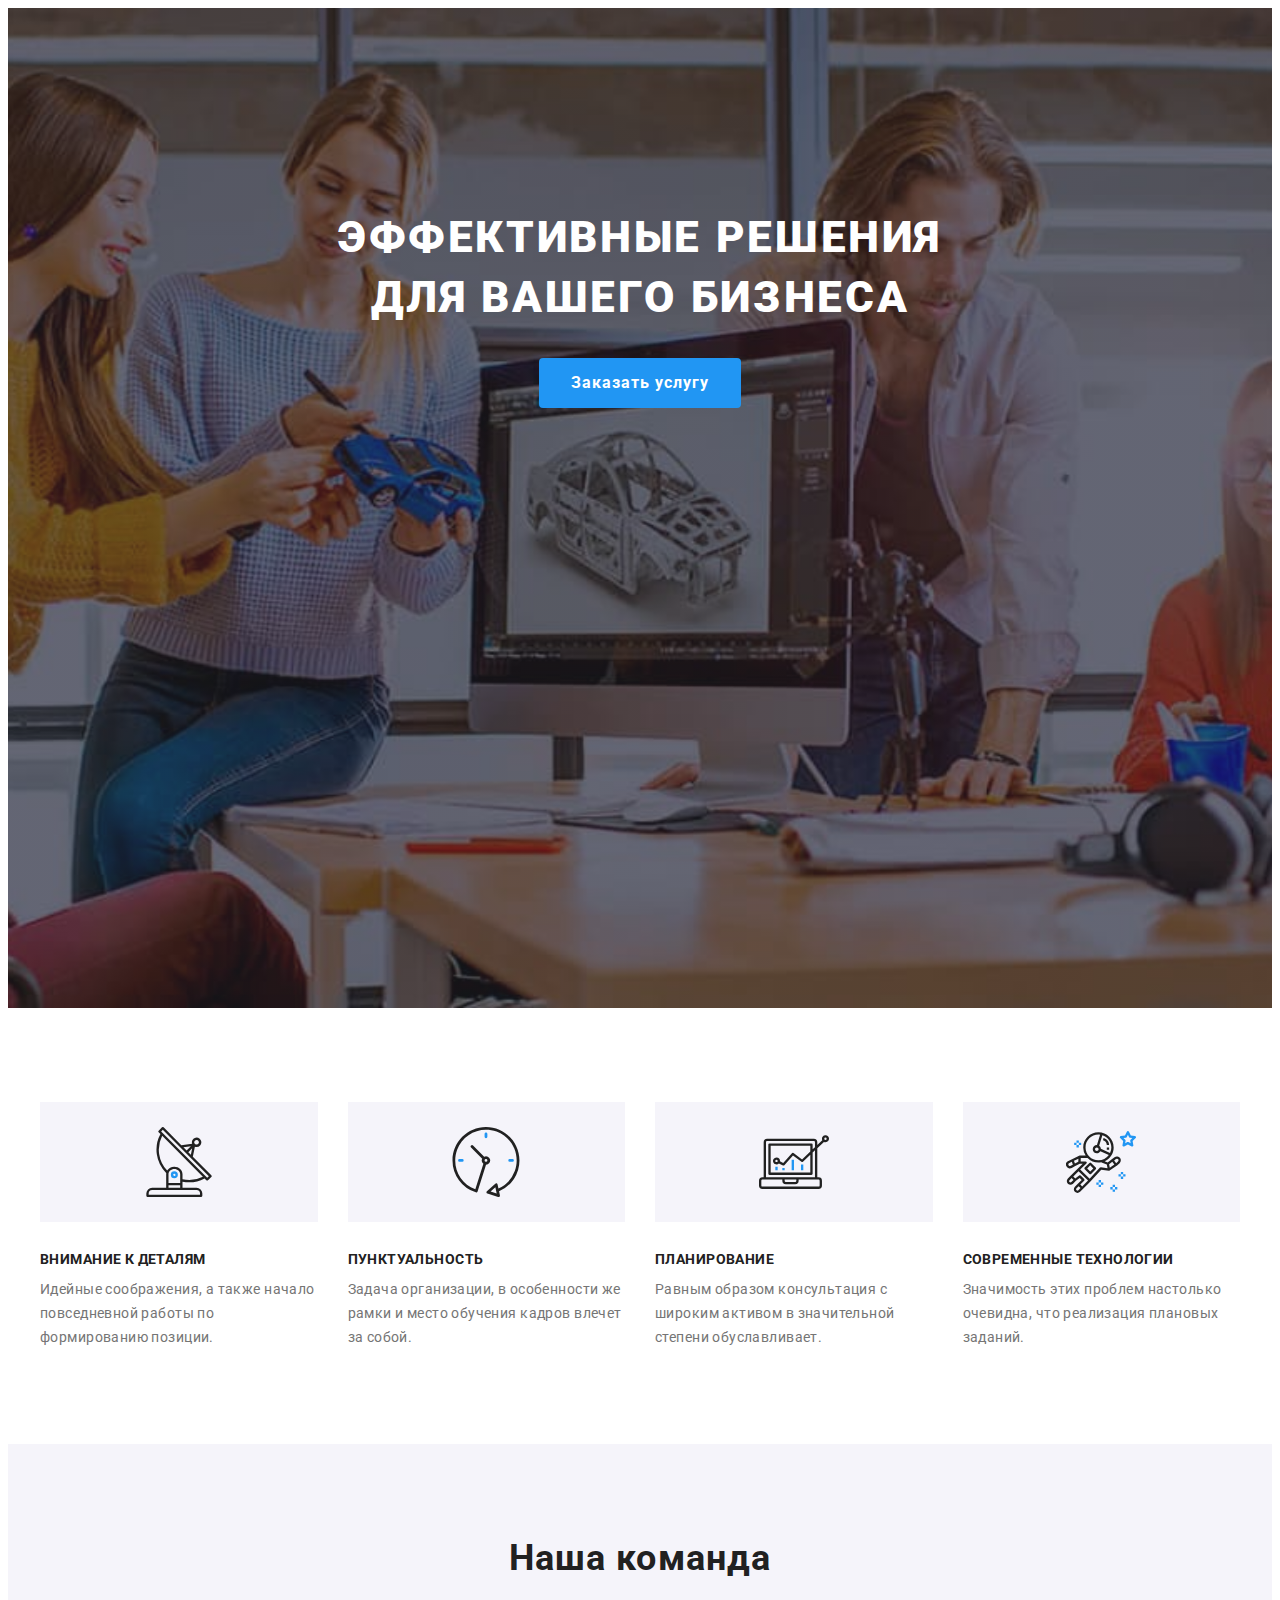
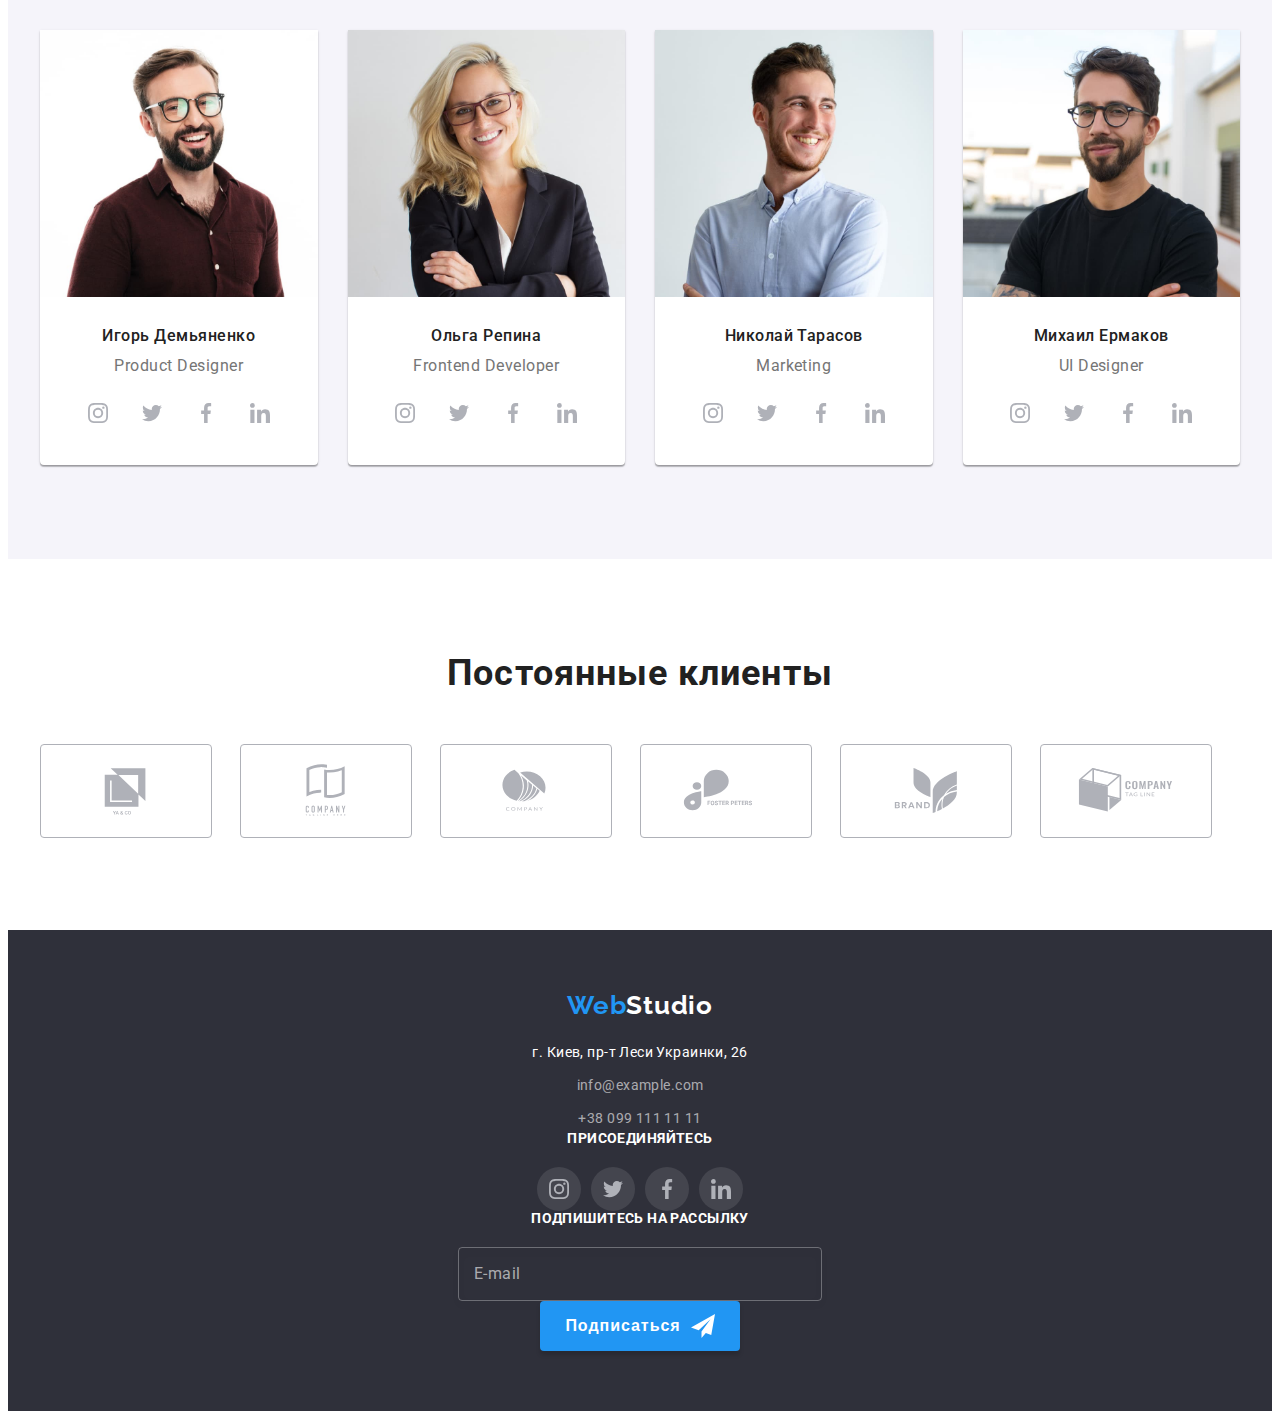
==== commit eec2adb2: "добавляет стили моб версии" ====
--- a/index.html
+++ b/index.html
@@ -330,7 +330,7 @@
 
       <!----- clients------->
 
-      <!-- <section class="section">
+      <section class="section">
         <div class="container">
           <h2 class="section__title">Постоянные клиенты</h2>
 
@@ -385,10 +385,10 @@
           </ul>
         </div>
       </section>
-    </main> -->
+    </main>
     <!---------------- footer------------------>
 
-    <!-- <footer class="footer">
+    <footer class="footer">
       <div class="container footer__container">
         <div class="footer-contact">
           <a href="/" class="logo footer__logo"><span class="logo__span">Web</span>Studio</a>
@@ -479,7 +479,7 @@
       </div>
     </footer>
 
-    <div class="backdrop is-hidden" data-modal>
+    <!-- <div class="backdrop is-hidden" data-modal>
       <div class="modal">
         <button type="button" class="modale-close-btn" data-modal-close>
           <svg width="18" height="18">
@@ -551,5 +551,5 @@
     </div>
 
     <script src="./js/modal.js"></script>
-  </body>
-</html> -->
+  </body> -->
+</html>
--- a/css/main.min.css
+++ b/css/main.min.css
@@ -1 +1 @@
-:root{--main-text-color: #757575;--title-text-color: #212121;--accent-color: #2196f3;--secondary-background-color: #2f303a;--primary-white-color: #ffffff;--general-background-color: #f5f4fa;--secondary-btn-color: #212121;--icon-color: #afb1b8;--timing-animation-function: cubic-bezier(0.4, 0, 0.2, 1)}p,h1,h2,h3,h4,h5,h6{margin:0}ul{margin:0;padding-left:0}img{display:block;max-width:100%;height:auto;width:100%}body{color:var(--main-text-color);font-family:"Roboto",sans-serif}.list{list-style:none;padding:0;margin:0}.link{text-decoration:none}.visually-hidden{position:absolute;white-space:nowrap;width:1px;height:1px;overflow:hidden;border:0;padding:0;clip:rect(0 0 0 0);clip-path:inset(50%);margin:-1px}.container{width:100%;padding-left:15px;padding-right:15px;margin:0 auto}@media screen and (min-width: 480px){.container{max-width:480px}}@media screen and (min-width: 768px){.container{max-width:768px}}@media screen and (min-width: 1200px){.container{max-width:1200px}}.section{background-color:var(--primary-white-color);padding-top:60px;padding-bottom:60px}@media screen and (min-width: 1200px){.section{padding-top:94px;padding-bottom:94px}}.header{background-color:var(--primary-white-color);border-bottom:1px solid #ececec}.header__container{display:flex;align-items:center}.nav{display:flex;align-items:center}.logo{color:var(--title-text-color);font-family:"Raleway",sans-serif;font-weight:700;font-size:26px;line-height:1.19;letter-spacing:.03em;text-decoration:none}.logo__span{color:var(--accent-color)}.site-nav{display:flex;margin-left:93px}.site-nav__item:not(:last-child){margin-right:50px}.site-nav__link{position:relative;display:block;padding-top:32px;padding-bottom:32px;color:var(--title-text-color);font-family:"Roboto",sans-serif;font-weight:500;font-size:14px;line-height:1.14;letter-spacing:.02em;transition:color 250ms var(--timing-animation-function)}.site-nav__link:hover,.site-nav__link:focus{color:var(--accent-color)}.site-nav__link--current{color:var(--accent-color)}.site-nav__link--current::after{content:"";position:absolute;left:0;bottom:-1px;display:block;width:100%;height:4px;border-radius:2px;background-color:var(--accent-color)}.site-contact{display:flex;margin-left:auto;align-items:center;justify-content:center}.site-contact__item+.site-contact__item{margin-left:50px}.site-contact__icon{margin-right:10px;fill:currentColor}.site-contact .link{display:flex;align-items:center;justify-content:center;font-family:"Roboto",sans-serif;font-style:normal;font-weight:500;font-size:14px;line-height:16px;letter-spacing:.02em;color:var(--main-text-color);transition:color 250ms var(--timing-animation-function)}.site-contact .link:hover,.site-contact .link:focus{color:var(--accent-color)}.hero{max-width:480px;height:400px;margin:0 auto;padding:118px 0;text-align:center;background-image:linear-gradient(rgba(47, 48, 58, 0.4), rgba(47, 48, 58, 0.4)),url(../images/hero-bg.jpg);background-repeat:no-repeat;background-position:center;background-size:cover}@media screen and (min-width: 768px){.hero{max-width:768px;height:400px}}@media screen and (min-width: 1200px){.hero{padding:200px 0;max-width:1600px;height:600px}}.hero__title{margin:0 auto 30px auto;max-width:360px;color:var(--primary-white-color);font-weight:900;font-size:26px;line-height:1.61;letter-spacing:.06em;text-transform:uppercase}@media screen and (min-width: 1200px){.hero__title{max-width:696px;font-size:44px;line-height:1.36}}.hero__btn{display:inline-block;border-radius:4px;padding:10px 32px;min-width:200px;color:var(--primary-white-color);background-color:var(--accent-color);cursor:pointer;font-family:inherit;font-weight:700;font-size:16px;line-height:1.88;letter-spacing:.06em;border:none;transition:background-color 250ms var(--timing-animation-function)}.hero__btn:hover,.hero__btn:focus{background-color:#188ce8}.feature-list{display:flex;flex-wrap:wrap;gap:30px}.feature-list__item{width:100%}@media screen and (min-width: 768px){.feature-list__item{width:calc((100% - 30px)/2)}}@media screen and (min-width: 1200px){.feature-list__item{width:calc((100% - 90px)/4)}}.feature-list__box{display:flex;align-items:center;justify-content:center;width:100%;height:120px;margin-bottom:30px;background-color:var(--general-background-color)}.feature-list__title{margin-bottom:10px;color:var(--title-text-color);font-size:14px;line-height:1.14;letter-spacing:.03em;text-transform:uppercase}.feature-list__text{color:var(--main-text-color);font-size:14px;line-height:1.71;letter-spacing:.03em}.no-padding{padding-top:0}.about{display:flex;margin-left:-30px;margin-top:-30px}.about__item{flex-basis:calc(33.3333333333% - 30px);margin-left:30px;margin-top:30px}.thumb{position:relative}.thumb__label{position:absolute;width:100%;bottom:0;padding:27px;font-weight:700;font-size:14px;line-height:1.14;text-align:center;letter-spacing:.03em;text-transform:uppercase;color:var(--primary-white-color);background-color:rgba(47,48,58,.8)}.section__title{margin-bottom:30px;color:var(--title-text-color);font-size:28px;line-height:1.18;text-align:center;letter-spacing:.03em}@media screen and (min-width: 1200px){.section__title{margin-bottom:50px;font-size:36px;line-height:1.16}}.team{background-color:var(--general-background-color)}.team-list__item{width:100%;background-color:var(--primary-white-color);box-shadow:0px 1px 3px rgba(0,0,0,.12),0px 1px 1px rgba(0,0,0,.14),0px 2px 1px rgba(0,0,0,.2);border-radius:0px 0px 4px 4px}@media screen and (min-width: 768px){.team-list__item{width:calc((100% - 30px)/2)}}@media screen and (min-width: 1200px){.team-list__item{width:calc((100% - 90px)/4)}}.team-card{text-align:center;padding:30px 0;width:100%}.team-list{display:flex;flex-wrap:wrap;gap:30px}.team-card__name{margin-bottom:10px;color:var(--title-text-color);font-weight:500;font-size:16px;line-height:1.18;letter-spacing:.03em}.team-card__pos{color:var(--main-text-color);font-size:16px;line-height:1.19;letter-spacing:.03em;margin-bottom:16px}.soc-list{display:flex;justify-content:center}.soc-list__item{width:44px;height:44px;margin-left:10px}.soc-list__item:first-child{margin-left:0}.soc-list__link{display:flex;align-items:center;justify-content:center;width:100%;height:100%;border-radius:50%;background-color:var(--primary-white-color);color:var(--icon-color);transition:background-color 250ms var(--timing-animation-function),color 250ms var(--timing-animation-function)}.soc-list__link:hover,.soc-list__link:focus{background-color:var(--accent-color);color:var(--primary-white-color)}.soc-list__icon{fill:currentColor}.clients-list{display:flex}.clients-list__item{width:170px;height:92px;margin-left:30px}.clients-list__item:first-child{margin-left:0}.clients-list__link{display:flex;align-items:center;justify-content:center;width:100%;height:100%;border:1px solid var(--icon-color);border-radius:4px;color:var(--icon-color);transition:color 250ms var(--timing-animation-function),border 250ms var(--timing-animation-function)}.clients-list__link:hover,.clients-list__link:focus{color:var(--accent-color);border:1px solid var(--accent-color)}.clients-list__icon{fill:currentColor}.footer{background-color:var(--secondary-background-color);padding-top:60px;padding-bottom:60px}.footer__container{display:flex;align-items:baseline;justify-content:space-between}.logo{display:inline-block;margin-bottom:20px;font-family:"Raleway",sans-serif;font-weight:700;font-size:26px;line-height:1.19;letter-spacing:.03em;text-decoration:none}.footer__logo{color:var(--primary-white-color)}.footer-list__link{display:inline-block;margin-bottom:9px;color:rgba(255,255,255,.6);font-family:"Roboto";font-style:normal;font-weight:400;font-size:14px;line-height:1.71;letter-spacing:.03em;text-decoration:none;transition:color 250ms var(--timing-animation-function)}.footer-list__link:hover,.footer-list__link:focus{color:var(--accent-color)}.footer-list__link--white{color:var(--primary-white-color)}.no-margin{margin-bottom:0}.footer-soc-list{display:flex;justify-content:center}.footer-soc-list__item{width:44px;height:44px;margin-left:10px}.footer-soc-list__item:first-child{margin-left:0}.footer-soc-list__link{display:flex;align-items:center;justify-content:center;width:100%;height:100%;border-radius:50%;background:rgba(255,255,255,.1);color:var(--icon-color);transition:background-color 250ms var(--timing-animation-function),color 250ms var(--timing-animation-function)}.footer-soc-list__link:hover,.footer-soc-list__link:focus{background-color:var(--accent-color);color:var(--primary-white-color)}.footer-soc-list__icon{fill:currentColor}.footer-form__field{display:flex}.footer-title{margin-bottom:20px;font-family:"Roboto";font-style:normal;font-size:14px;line-height:1.14;letter-spacing:.03em;text-transform:uppercase;color:var(--primary-white-color)}.footer-form__wrap{position:relative}.footer-form__lable{position:absolute;top:50%;left:0;transform:translateY(-50%);padding-left:16px;font-weight:400;font-size:16px;line-height:1.25;letter-spacing:.03em;color:rgba(255,255,255,.6)}.footer-form__input:focus+.footer-form__lable{color:var(--primary-white-color);transform:translateY(-120%)}.footer-form__input:not(:placeholder-shown)+.footer-form__lable{color:var(--primary-white-color);transform:translateY(-120%)}.footer-form__input{width:358px;height:50px;color:var(--main-text-color);font:inherit;border:1px solid rgba(255,255,255,.3);filter:drop-shadow(0px 4px 4px rgba(0, 0, 0, 0.15));border-radius:4px;background-color:rgba(0,0,0,0);transition:transform 250ms var(--timing-animation-function),color 250ms var(--timing-animation-function)}.form-btn{display:inline-flex;align-items:center;justify-content:center;margin-left:12px;border:none;background-color:var(--accent-color);box-shadow:0px 4px 4px rgba(0,0,0,.15);border-radius:4px;min-width:200px;height:50px;cursor:pointer;font-weight:700;font-size:16px;line-height:1.88;letter-spacing:.06em;color:var(--primary-white-color);transition:background-color 250ms var(--timing-animation-function)}.form-btn:hover,.form-btn:focus{background-color:#188ce8}.footer-form__icon{margin-left:10px}.backdrop{position:fixed;top:0;left:0;width:100%;height:100%;background-color:rgba(0,0,0,.2);transition:opacity 300ms var(--timing-animation-function),visibility 300ms var(--timing-animation-function)}.modal{position:absolute;width:528px;height:581px;padding:40px;top:50%;left:50%;transform:translate(-50%, -50%) scale(1) rotate(0);background-color:var(--primary-white-color);box-shadow:0px 1px 3px rgba(0,0,0,.12),0px 1px 1px rgba(0,0,0,.14),0px 2px 1px rgba(0,0,0,.2);border-radius:4px;transition:transform 300ms var(--timing-animation-function)}.backdrop.is-hidden .modal{transform:translate(-50%, -50%) scale(0) rotate(-90deg)}.modale-close-btn{position:absolute;top:8px;right:8px;width:30px;height:30px;border:1px solid rgba(0,0,0,.1);border-radius:50%;background-color:rgba(0,0,0,0);display:flex;align-items:center;justify-content:center;cursor:pointer;outline:rgba(0,0,0,0);transition:fill 250ms var(--timing-animation-function)}.modale-close-btn:hover,.modale-close-btn:focus{fill:var(--accent-color)}.is-hidden{opacity:0;visibility:hidden;pointer-events:none}.modal-title{font-weight:700;font-size:20px;line-height:1.15;text-align:center;letter-spacing:.03em;color:var(--title-text-color);margin-bottom:12px}.modal-field{margin-bottom:10px}.input-wrap{position:relative}.modal-input{width:100%;height:40px;padding-left:42px;border:1px solid rgba(33,33,33,.2);border-radius:4px;background-color:rgba(0,0,0,0);outline:rgba(0,0,0,0);cursor:pointer;transition:border-color 250ms var(--timing-animation-function),fill 250ms var(--timing-animation-function)}.modal-input:focus{border-color:var(--accent-color)}.input-icon{position:absolute;left:12px;top:50%;transform:translateY(-50%)}.modal-input:focus+.input-icon{fill:var(--accent-color);border-color:var(--accent-color)}.modale-btn{display:block;border-radius:4px;padding:10px 32px;min-width:200px;margin:30px auto 0 auto;color:var(--primary-white-color);background-color:var(--accent-color);cursor:pointer;font-family:inherit;font-weight:700;font-size:16px;line-height:1.88;letter-spacing:.06em;border:none;transition:background-color 250ms var(--timing-animation-function),box-shadow 250ms var(--timing-animation-function)}.modale-btn:hover,.modale-btn:focus{background-color:#188ce8;box-shadow:0px 4px 4px rgba(0,0,0,.15)}.modal-lable{display:block;margin-bottom:4px;font-size:12px;line-height:1.16;letter-spacing:.01em;color:var(--main-text-color)}.modal-textarea{width:100%;height:120px;padding:12px 16px;border:1px solid rgba(33,33,33,.2);border-radius:4px;outline:rgba(0,0,0,0);resize:none}.modal-textarea:focus{border-color:var(--accent-color)}.modal-textarea::placeholder{font-size:14;line-height:1.16;letter-spacing:.01em;color:rgba(117,117,117,.5)}.check-text{font-weight:400;font-size:14px;line-height:2;letter-spacing:.03em;color:var(--main-text-color);display:flex;align-items:center}.check-text a{color:var(--accent-color)}.check-text span{width:16px;height:15px;margin-right:8px;border:2px solid var(--secondary-btn-color);border-radius:4px;display:flex;align-items:center;justify-content:center}.check-input:checked+.check-text span{background-color:var(--accent-color);background-origin:border-box;border-color:var(--accent-color)}.check-input:focus+.check-text span{background-origin:border-box;border-color:var(--accent-color)}.check-icon{fill:rgba(0,0,0,0)}.check-input:checked+.check-text .check-icon{fill:var(--primary-white-color)}.filter{display:flex;justify-content:center;margin-bottom:50px}.filter__item:not(:last-child){margin-right:8px}.filter__btn{display:inline-block;border-radius:4px;padding:6px 22px;color:var(--secondary-btn-color);background-color:var(--general-background-color);cursor:pointer;font-family:inherit;font-style:normal;font-weight:500;font-size:16px;line-height:1.62;letter-spacing:.03em;border:none;transition:background-color 250ms var(--timing-animation-function),color 250ms var(--timing-animation-function),box-shadow 250ms var(--timing-animation-function)}.filter__btn:hover,.filter__btn:focus{color:var(--primary-white-color);background-color:var(--accent-color);box-shadow:0px 3px 1px rgba(0,0,0,.1),0px 1px 2px rgba(0,0,0,.08),0px 2px 2px rgba(0,0,0,.12)}.team{background-color:var(--general-background-color)}.team-list__item{width:100%;background-color:var(--primary-white-color);box-shadow:0px 1px 3px rgba(0,0,0,.12),0px 1px 1px rgba(0,0,0,.14),0px 2px 1px rgba(0,0,0,.2);border-radius:0px 0px 4px 4px}@media screen and (min-width: 768px){.team-list__item{width:calc((100% - 30px)/2)}}@media screen and (min-width: 1200px){.team-list__item{width:calc((100% - 90px)/4)}}.team-card{text-align:center;padding:30px 0;width:100%}.team-list{display:flex;flex-wrap:wrap;gap:30px}.team-card__name{margin-bottom:10px;color:var(--title-text-color);font-weight:500;font-size:16px;line-height:1.18;letter-spacing:.03em}.team-card__pos{color:var(--main-text-color);font-size:16px;line-height:1.19;letter-spacing:.03em;margin-bottom:16px}.soc-list{display:flex;justify-content:center}.soc-list__item{width:44px;height:44px;margin-left:10px}.soc-list__item:first-child{margin-left:0}.soc-list__link{display:flex;align-items:center;justify-content:center;width:100%;height:100%;border-radius:50%;background-color:var(--primary-white-color);color:var(--icon-color);transition:background-color 250ms var(--timing-animation-function),color 250ms var(--timing-animation-function)}.soc-list__link:hover,.soc-list__link:focus{background-color:var(--accent-color);color:var(--primary-white-color)}.soc-list__icon{fill:currentColor}.works-list{display:flex;flex-wrap:wrap;margin-left:-30px;margin-top:-30px}.works-list__item{flex-basis:calc(33.3333333333% - 30px);margin-left:30px;margin-top:30px;cursor:pointer;border:1px solid #eee;transition:box-shadow 250ms var(--timing-animation-function)}.works-list__item:hover{box-shadow:0px 1px 1px rgba(0,0,0,.12),0px 4px 4px rgba(0,0,0,.06),1px 4px 6px rgba(0,0,0,.16)}.works-item .title{margin-bottom:4px}.works-card{position:relative;overflow:hidden}.works-card__text{position:absolute;top:1px;height:100%;width:100%;background-color:rgba(33,150,243,.9);padding:63px 24px;font-size:18px;line-height:1.55;letter-spacing:.03em;color:var(--primary-white-color);transform:translateY(100%);transition:transform 250ms var(--timing-animation-function)}.works-list__link:hover .works-card__text,.works-list__link:focus .works-card__text{transform:translateY(0)}.works-card__meta{padding:20px 24px}.works-card__title{color:var(--title-text-color);font-size:18px;line-height:2;letter-spacing:.06em}.works-card__type{color:var(--main-text-color);font-size:16px;line-height:1.88;letter-spacing:.03em}/*# sourceMappingURL=main.min.css.map */+:root{--main-text-color: #757575;--title-text-color: #212121;--accent-color: #2196f3;--secondary-background-color: #2f303a;--primary-white-color: #ffffff;--general-background-color: #f5f4fa;--secondary-btn-color: #212121;--icon-color: #afb1b8;--timing-animation-function: cubic-bezier(0.4, 0, 0.2, 1)}p,h1,h2,h3,h4,h5,h6{margin:0}ul{margin:0;padding-left:0}img{display:block;max-width:100%;height:auto;width:100%}body{color:var(--main-text-color);font-family:"Roboto",sans-serif}.list{list-style:none;padding:0;margin:0}.link{text-decoration:none}.visually-hidden{position:absolute;white-space:nowrap;width:1px;height:1px;overflow:hidden;border:0;padding:0;clip:rect(0 0 0 0);clip-path:inset(50%);margin:-1px}.container{width:100%;padding-left:15px;padding-right:15px;margin:0 auto}@media screen and (min-width: 480px){.container{max-width:480px}}@media screen and (min-width: 768px){.container{max-width:768px}}@media screen and (min-width: 1200px){.container{max-width:1200px}}.section{background-color:var(--primary-white-color);padding-top:60px;padding-bottom:60px}@media screen and (min-width: 1200px){.section{padding-top:94px;padding-bottom:94px}}.header{background-color:var(--primary-white-color);border-bottom:1px solid #ececec}.header__container{display:flex;align-items:center}.nav{display:flex;align-items:center}.logo{color:var(--title-text-color);font-family:"Raleway",sans-serif;font-weight:700;font-size:26px;line-height:1.19;letter-spacing:.03em;text-decoration:none}.logo__span{color:var(--accent-color)}.site-nav{display:flex;margin-left:93px}.site-nav__item:not(:last-child){margin-right:50px}.site-nav__link{position:relative;display:block;padding-top:32px;padding-bottom:32px;color:var(--title-text-color);font-family:"Roboto",sans-serif;font-weight:500;font-size:14px;line-height:1.14;letter-spacing:.02em;transition:color 250ms var(--timing-animation-function)}.site-nav__link:hover,.site-nav__link:focus{color:var(--accent-color)}.site-nav__link--current{color:var(--accent-color)}.site-nav__link--current::after{content:"";position:absolute;left:0;bottom:-1px;display:block;width:100%;height:4px;border-radius:2px;background-color:var(--accent-color)}.site-contact{display:flex;margin-left:auto;align-items:center;justify-content:center}.site-contact__item+.site-contact__item{margin-left:50px}.site-contact__icon{margin-right:10px;fill:currentColor}.site-contact .link{display:flex;align-items:center;justify-content:center;font-family:"Roboto",sans-serif;font-style:normal;font-weight:500;font-size:14px;line-height:16px;letter-spacing:.02em;color:var(--main-text-color);transition:color 250ms var(--timing-animation-function)}.site-contact .link:hover,.site-contact .link:focus{color:var(--accent-color)}.hero{max-width:480px;height:400px;margin:0 auto;padding:118px 0;text-align:center;background-image:linear-gradient(rgba(47, 48, 58, 0.4), rgba(47, 48, 58, 0.4)),url(../images/hero-bg.jpg);background-repeat:no-repeat;background-position:center;background-size:cover}@media screen and (min-width: 768px){.hero{max-width:768px;height:400px}}@media screen and (min-width: 1200px){.hero{padding:200px 0;max-width:1600px;height:600px}}.hero__title{margin:0 auto 30px auto;max-width:360px;color:var(--primary-white-color);font-weight:900;font-size:26px;line-height:1.61;letter-spacing:.06em;text-transform:uppercase}@media screen and (min-width: 1200px){.hero__title{max-width:696px;font-size:44px;line-height:1.36}}.hero__btn{display:inline-block;border-radius:4px;padding:10px 32px;min-width:200px;color:var(--primary-white-color);background-color:var(--accent-color);cursor:pointer;font-family:inherit;font-weight:700;font-size:16px;line-height:1.88;letter-spacing:.06em;border:none;transition:background-color 250ms var(--timing-animation-function)}.hero__btn:hover,.hero__btn:focus{background-color:#188ce8}.feature-list{display:flex;flex-wrap:wrap;gap:30px}.feature-list__item{width:100%}@media screen and (min-width: 768px){.feature-list__item{width:calc((100% - 30px)/2)}}@media screen and (min-width: 1200px){.feature-list__item{width:calc((100% - 90px)/4)}}.feature-list__box{display:flex;align-items:center;justify-content:center;width:100%;height:120px;margin-bottom:30px;background-color:var(--general-background-color)}.feature-list__title{margin-bottom:10px;color:var(--title-text-color);font-size:14px;line-height:1.14;letter-spacing:.03em;text-transform:uppercase}.feature-list__text{color:var(--main-text-color);font-size:14px;line-height:1.71;letter-spacing:.03em}.no-padding{padding-top:0}.about{display:flex;margin-left:-30px;margin-top:-30px}.about__item{flex-basis:calc(33.3333333333% - 30px);margin-left:30px;margin-top:30px}.thumb{position:relative}.thumb__label{position:absolute;width:100%;bottom:0;padding:27px;font-weight:700;font-size:14px;line-height:1.14;text-align:center;letter-spacing:.03em;text-transform:uppercase;color:var(--primary-white-color);background-color:rgba(47,48,58,.8)}.section__title{margin-bottom:30px;color:var(--title-text-color);font-size:28px;line-height:1.18;text-align:center;letter-spacing:.03em}@media screen and (min-width: 1200px){.section__title{margin-bottom:50px;font-size:36px;line-height:1.16}}.team{background-color:var(--general-background-color)}.team-list__item{width:100%;background-color:var(--primary-white-color);box-shadow:0px 1px 3px rgba(0,0,0,.12),0px 1px 1px rgba(0,0,0,.14),0px 2px 1px rgba(0,0,0,.2);border-radius:0px 0px 4px 4px}@media screen and (min-width: 768px){.team-list__item{width:calc((100% - 30px)/2)}}@media screen and (min-width: 1200px){.team-list__item{width:calc((100% - 90px)/4)}}.team-card{text-align:center;padding:30px 0;width:100%}.team-list{display:flex;flex-wrap:wrap;gap:30px}.team-card__name{margin-bottom:10px;color:var(--title-text-color);font-weight:500;font-size:16px;line-height:1.18;letter-spacing:.03em}.team-card__pos{color:var(--main-text-color);font-size:16px;line-height:1.19;letter-spacing:.03em;margin-bottom:16px}.soc-list{display:flex;justify-content:center}.soc-list__item{width:44px;height:44px;margin-left:10px}.soc-list__item:first-child{margin-left:0}.soc-list__link{display:flex;align-items:center;justify-content:center;width:100%;height:100%;border-radius:50%;background-color:var(--primary-white-color);color:var(--icon-color);transition:background-color 250ms var(--timing-animation-function),color 250ms var(--timing-animation-function)}.soc-list__link:hover,.soc-list__link:focus{background-color:var(--accent-color);color:var(--primary-white-color)}.soc-list__icon{fill:currentColor}.clients-list{display:flex;flex-wrap:wrap;gap:30px}.clients-list__item{height:92px;width:calc((100% - 30px)/2)}@media screen and (min-width: 768px){.clients-list__item{width:calc((100% - 60px)/3)}}@media screen and (min-width: 1200px){.clients-list__item{width:170px;height:92px}}.clients-list__link{display:flex;align-items:center;justify-content:center;width:100%;height:100%;border:1px solid var(--icon-color);border-radius:4px;color:var(--icon-color);transition:color 250ms var(--timing-animation-function),border 250ms var(--timing-animation-function)}.clients-list__link:hover,.clients-list__link:focus{color:var(--accent-color);border:1px solid var(--accent-color)}.clients-list__icon{fill:currentColor}.footer{background-color:var(--secondary-background-color);padding-top:60px;padding-bottom:60px}.footer-contact{display:flex;flex-direction:column;align-items:center}.footer__container{display:flex;flex-direction:column;align-items:center;justify-content:space-between}.logo{display:inline-block;margin-bottom:20px;font-family:"Raleway",sans-serif;font-weight:700;font-size:26px;line-height:1.19;letter-spacing:.03em;text-decoration:none}.footer__logo{color:var(--primary-white-color)}.footer-list__link{display:block;margin-bottom:9px;text-align:center;color:rgba(255,255,255,.6);font-family:"Roboto";font-style:normal;font-weight:400;font-size:14px;line-height:1.71;letter-spacing:.03em;text-decoration:none;transition:color 250ms var(--timing-animation-function)}.footer-list__link:hover,.footer-list__link:focus{color:var(--accent-color)}.footer-list__link--white{color:var(--primary-white-color)}.no-margin{margin-bottom:0}.footer-soc-list{display:flex;justify-content:center}.footer-soc-list__item{width:44px;height:44px;margin-left:10px}.footer-soc-list__item:first-child{margin-left:0}.footer-soc-list__link{display:flex;align-items:center;justify-content:center;width:100%;height:100%;border-radius:50%;background:rgba(255,255,255,.1);color:var(--icon-color);transition:background-color 250ms var(--timing-animation-function),color 250ms var(--timing-animation-function)}.footer-soc-list__link:hover,.footer-soc-list__link:focus{background-color:var(--accent-color);color:var(--primary-white-color)}.footer-soc-list__icon{fill:currentColor}.footer-form__field{display:flex;flex-direction:column;align-items:center}.footer-title{margin-bottom:20px;font-family:"Roboto";font-style:normal;font-size:14px;line-height:1.14;letter-spacing:.03em;text-transform:uppercase;color:var(--primary-white-color);text-align:center}.footer-form__wrap{position:relative}.footer-form__lable{position:absolute;top:50%;left:0;transform:translateY(-50%);padding-left:16px;font-weight:400;font-size:16px;line-height:1.25;letter-spacing:.03em;color:rgba(255,255,255,.6)}.footer-form__input:focus+.footer-form__lable{color:var(--primary-white-color);transform:translateY(-120%)}.footer-form__input:not(:placeholder-shown)+.footer-form__lable{color:var(--primary-white-color);transform:translateY(-120%)}.footer-form__input{width:358px;height:50px;color:var(--main-text-color);font:inherit;border:1px solid rgba(255,255,255,.3);filter:drop-shadow(0px 4px 4px rgba(0, 0, 0, 0.15));border-radius:4px;background-color:rgba(0,0,0,0);transition:transform 250ms var(--timing-animation-function),color 250ms var(--timing-animation-function)}.form-btn{display:inline-flex;align-items:center;justify-content:center;border:none;background-color:var(--accent-color);box-shadow:0px 4px 4px rgba(0,0,0,.15);border-radius:4px;width:200px;height:50px;cursor:pointer;font-weight:700;font-size:16px;line-height:1.88;letter-spacing:.06em;color:var(--primary-white-color);transition:background-color 250ms var(--timing-animation-function)}.form-btn:hover,.form-btn:focus{background-color:#188ce8}.footer-form__icon{margin-left:10px}.backdrop{position:fixed;top:0;left:0;width:100%;height:100%;background-color:rgba(0,0,0,.2);transition:opacity 300ms var(--timing-animation-function),visibility 300ms var(--timing-animation-function)}.modal{position:absolute;width:528px;height:581px;padding:40px;top:50%;left:50%;transform:translate(-50%, -50%) scale(1) rotate(0);background-color:var(--primary-white-color);box-shadow:0px 1px 3px rgba(0,0,0,.12),0px 1px 1px rgba(0,0,0,.14),0px 2px 1px rgba(0,0,0,.2);border-radius:4px;transition:transform 300ms var(--timing-animation-function)}.backdrop.is-hidden .modal{transform:translate(-50%, -50%) scale(0) rotate(-90deg)}.modale-close-btn{position:absolute;top:8px;right:8px;width:30px;height:30px;border:1px solid rgba(0,0,0,.1);border-radius:50%;background-color:rgba(0,0,0,0);display:flex;align-items:center;justify-content:center;cursor:pointer;outline:rgba(0,0,0,0);transition:fill 250ms var(--timing-animation-function)}.modale-close-btn:hover,.modale-close-btn:focus{fill:var(--accent-color)}.is-hidden{opacity:0;visibility:hidden;pointer-events:none}.modal-title{font-weight:700;font-size:20px;line-height:1.15;text-align:center;letter-spacing:.03em;color:var(--title-text-color);margin-bottom:12px}.modal-field{margin-bottom:10px}.input-wrap{position:relative}.modal-input{width:100%;height:40px;padding-left:42px;border:1px solid rgba(33,33,33,.2);border-radius:4px;background-color:rgba(0,0,0,0);outline:rgba(0,0,0,0);cursor:pointer;transition:border-color 250ms var(--timing-animation-function),fill 250ms var(--timing-animation-function)}.modal-input:focus{border-color:var(--accent-color)}.input-icon{position:absolute;left:12px;top:50%;transform:translateY(-50%)}.modal-input:focus+.input-icon{fill:var(--accent-color);border-color:var(--accent-color)}.modale-btn{display:block;border-radius:4px;padding:10px 32px;min-width:200px;margin:30px auto 0 auto;color:var(--primary-white-color);background-color:var(--accent-color);cursor:pointer;font-family:inherit;font-weight:700;font-size:16px;line-height:1.88;letter-spacing:.06em;border:none;transition:background-color 250ms var(--timing-animation-function),box-shadow 250ms var(--timing-animation-function)}.modale-btn:hover,.modale-btn:focus{background-color:#188ce8;box-shadow:0px 4px 4px rgba(0,0,0,.15)}.modal-lable{display:block;margin-bottom:4px;font-size:12px;line-height:1.16;letter-spacing:.01em;color:var(--main-text-color)}.modal-textarea{width:100%;height:120px;padding:12px 16px;border:1px solid rgba(33,33,33,.2);border-radius:4px;outline:rgba(0,0,0,0);resize:none}.modal-textarea:focus{border-color:var(--accent-color)}.modal-textarea::placeholder{font-size:14;line-height:1.16;letter-spacing:.01em;color:rgba(117,117,117,.5)}.check-text{font-weight:400;font-size:14px;line-height:2;letter-spacing:.03em;color:var(--main-text-color);display:flex;align-items:center}.check-text a{color:var(--accent-color)}.check-text span{width:16px;height:15px;margin-right:8px;border:2px solid var(--secondary-btn-color);border-radius:4px;display:flex;align-items:center;justify-content:center}.check-input:checked+.check-text span{background-color:var(--accent-color);background-origin:border-box;border-color:var(--accent-color)}.check-input:focus+.check-text span{background-origin:border-box;border-color:var(--accent-color)}.check-icon{fill:rgba(0,0,0,0)}.check-input:checked+.check-text .check-icon{fill:var(--primary-white-color)}.filter{display:flex;justify-content:center;margin-bottom:50px}.filter__item:not(:last-child){margin-right:8px}.filter__btn{display:inline-block;border-radius:4px;padding:6px 22px;color:var(--secondary-btn-color);background-color:var(--general-background-color);cursor:pointer;font-family:inherit;font-style:normal;font-weight:500;font-size:16px;line-height:1.62;letter-spacing:.03em;border:none;transition:background-color 250ms var(--timing-animation-function),color 250ms var(--timing-animation-function),box-shadow 250ms var(--timing-animation-function)}.filter__btn:hover,.filter__btn:focus{color:var(--primary-white-color);background-color:var(--accent-color);box-shadow:0px 3px 1px rgba(0,0,0,.1),0px 1px 2px rgba(0,0,0,.08),0px 2px 2px rgba(0,0,0,.12)}.team{background-color:var(--general-background-color)}.team-list__item{width:100%;background-color:var(--primary-white-color);box-shadow:0px 1px 3px rgba(0,0,0,.12),0px 1px 1px rgba(0,0,0,.14),0px 2px 1px rgba(0,0,0,.2);border-radius:0px 0px 4px 4px}@media screen and (min-width: 768px){.team-list__item{width:calc((100% - 30px)/2)}}@media screen and (min-width: 1200px){.team-list__item{width:calc((100% - 90px)/4)}}.team-card{text-align:center;padding:30px 0;width:100%}.team-list{display:flex;flex-wrap:wrap;gap:30px}.team-card__name{margin-bottom:10px;color:var(--title-text-color);font-weight:500;font-size:16px;line-height:1.18;letter-spacing:.03em}.team-card__pos{color:var(--main-text-color);font-size:16px;line-height:1.19;letter-spacing:.03em;margin-bottom:16px}.soc-list{display:flex;justify-content:center}.soc-list__item{width:44px;height:44px;margin-left:10px}.soc-list__item:first-child{margin-left:0}.soc-list__link{display:flex;align-items:center;justify-content:center;width:100%;height:100%;border-radius:50%;background-color:var(--primary-white-color);color:var(--icon-color);transition:background-color 250ms var(--timing-animation-function),color 250ms var(--timing-animation-function)}.soc-list__link:hover,.soc-list__link:focus{background-color:var(--accent-color);color:var(--primary-white-color)}.soc-list__icon{fill:currentColor}.works-list{display:flex;flex-wrap:wrap;margin-left:-30px;margin-top:-30px}.works-list__item{flex-basis:calc(33.3333333333% - 30px);margin-left:30px;margin-top:30px;cursor:pointer;border:1px solid #eee;transition:box-shadow 250ms var(--timing-animation-function)}.works-list__item:hover{box-shadow:0px 1px 1px rgba(0,0,0,.12),0px 4px 4px rgba(0,0,0,.06),1px 4px 6px rgba(0,0,0,.16)}.works-item .title{margin-bottom:4px}.works-card{position:relative;overflow:hidden}.works-card__text{position:absolute;top:1px;height:100%;width:100%;background-color:rgba(33,150,243,.9);padding:63px 24px;font-size:18px;line-height:1.55;letter-spacing:.03em;color:var(--primary-white-color);transform:translateY(100%);transition:transform 250ms var(--timing-animation-function)}.works-list__link:hover .works-card__text,.works-list__link:focus .works-card__text{transform:translateY(0)}.works-card__meta{padding:20px 24px}.works-card__title{color:var(--title-text-color);font-size:18px;line-height:2;letter-spacing:.06em}.works-card__type{color:var(--main-text-color);font-size:16px;line-height:1.88;letter-spacing:.03em}/*# sourceMappingURL=main.min.css.map */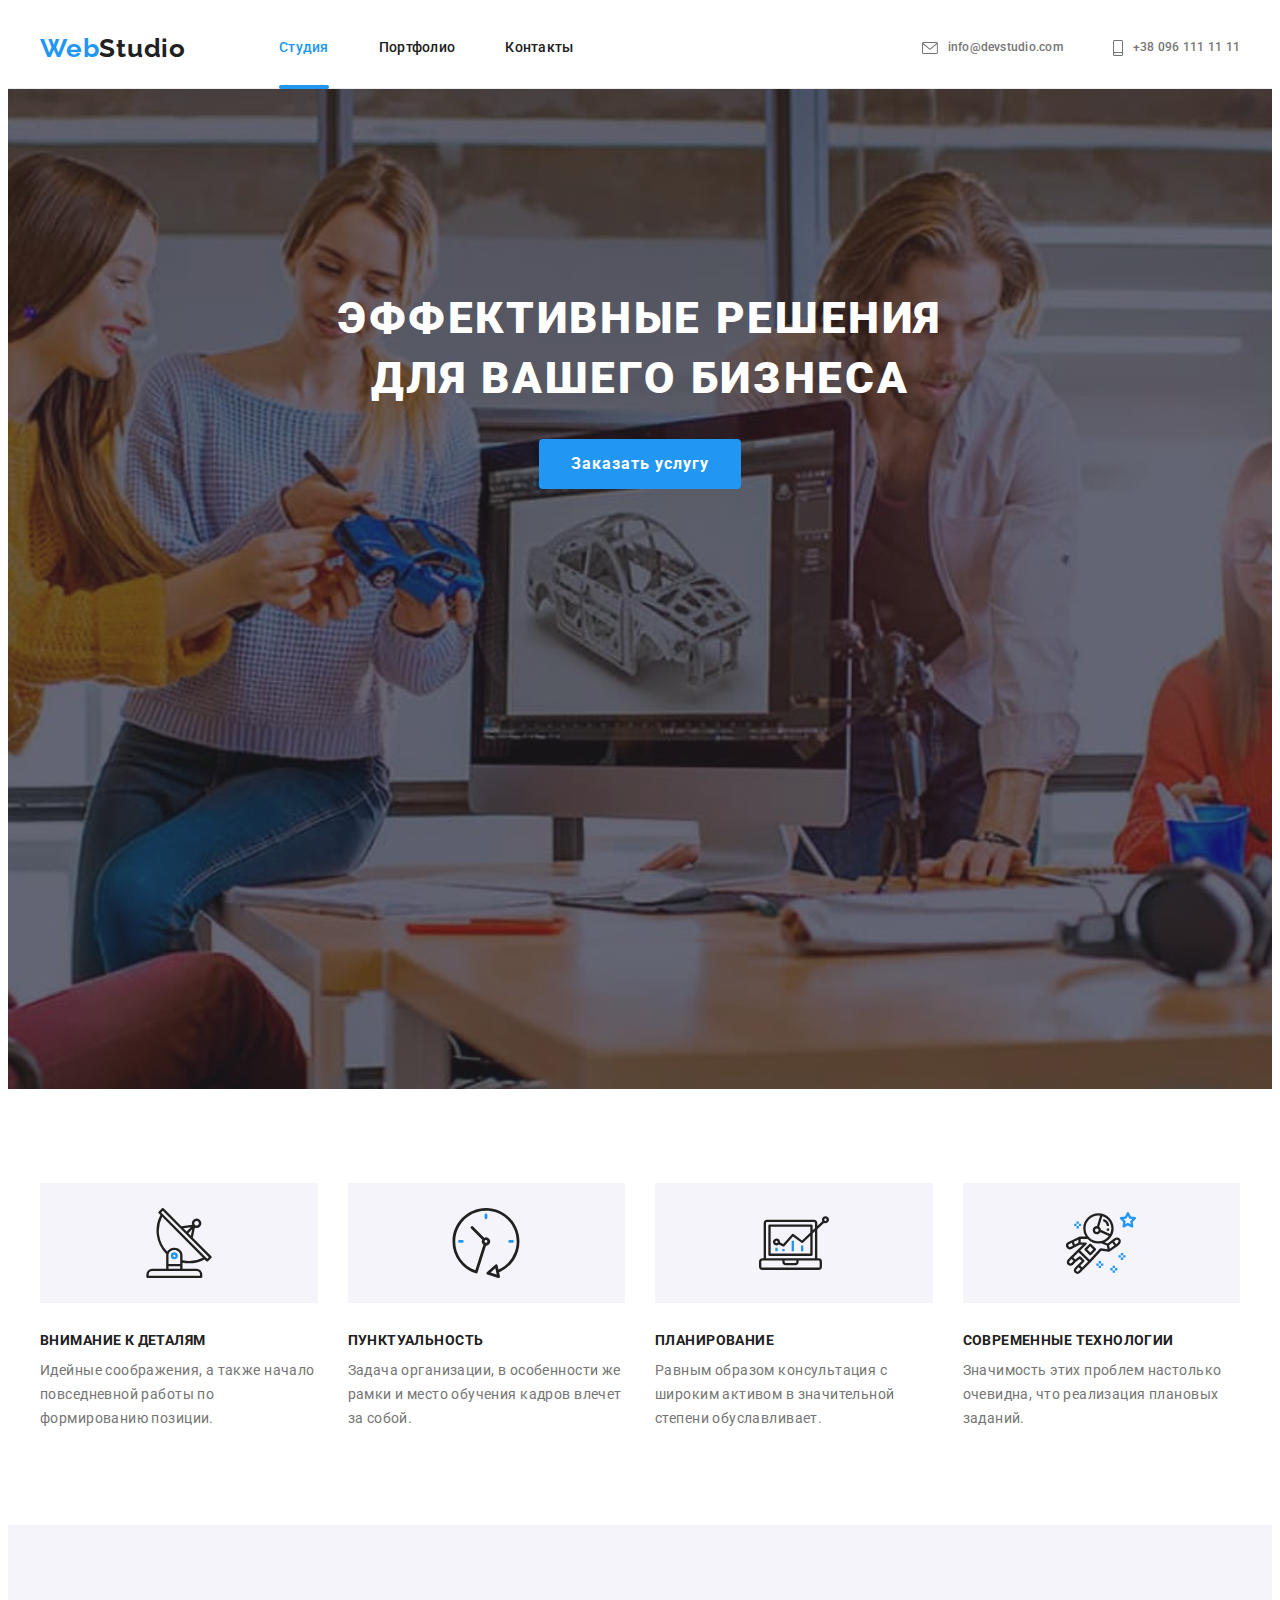
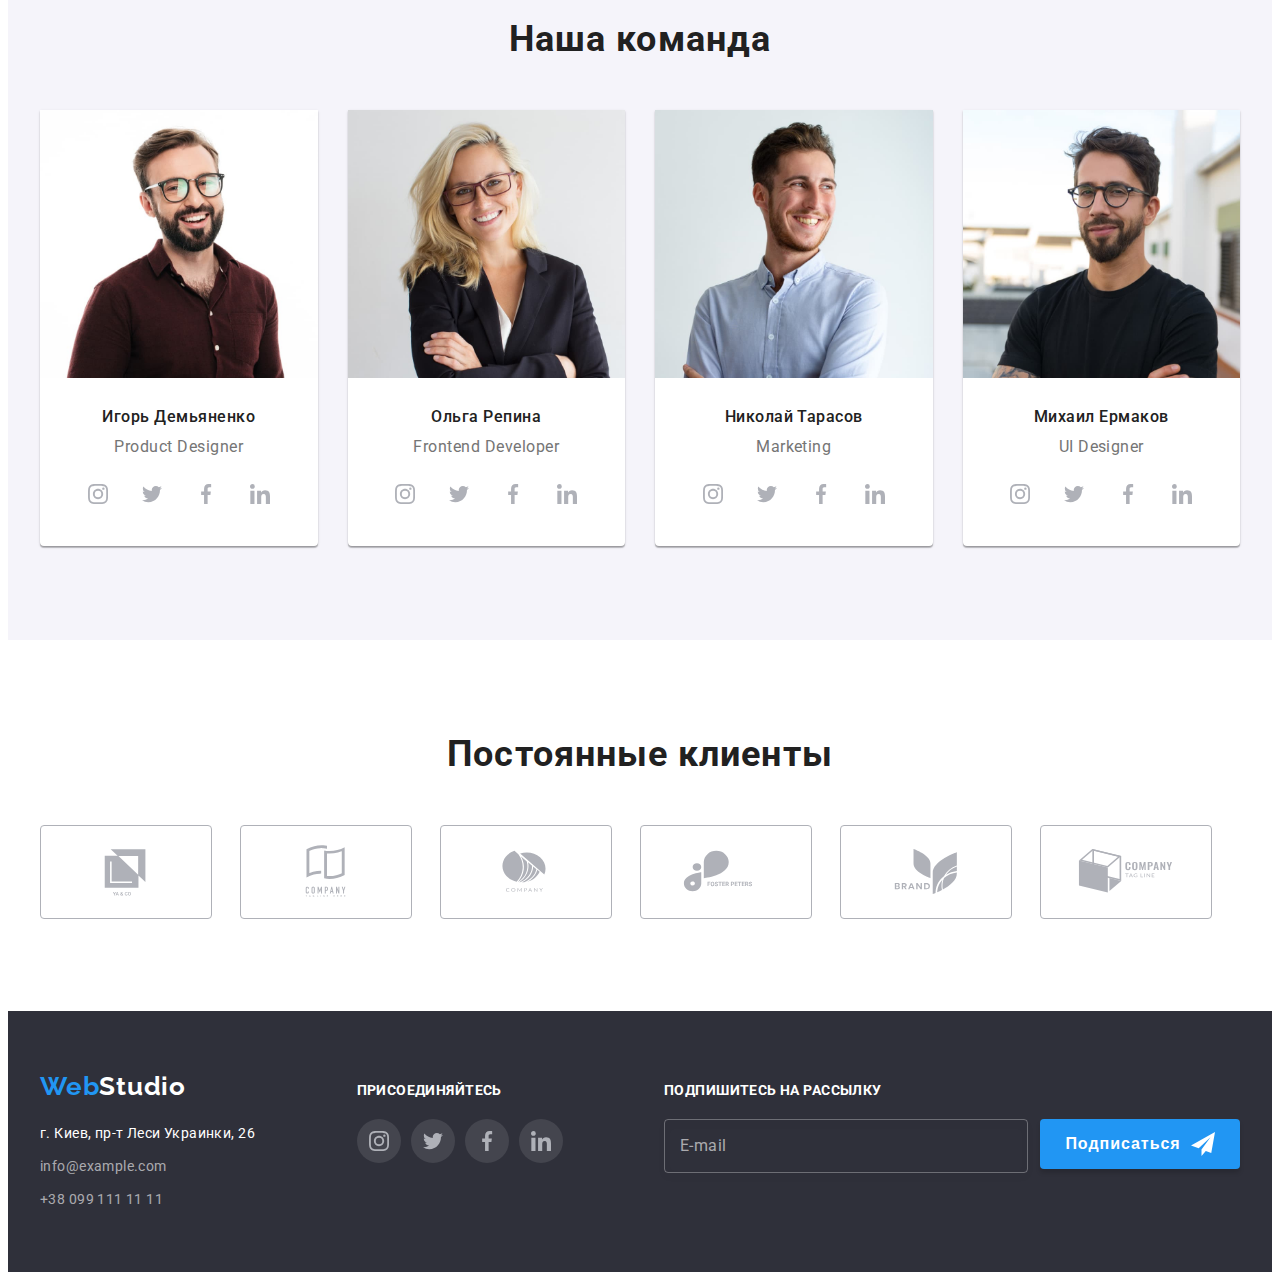
==== commit 8623e57a: "добавляет адаптив в хедер" ====
--- a/index.html
+++ b/index.html
@@ -21,7 +21,7 @@
     <link rel="stylesheet" href="./css/main.min.css" />
   </head>
   <body>
-    <!-- <header class="header">
+    <header class="header">
       <div class="container header__container">
         <nav class="nav">
           <a href="/" class="logo"><span class="logo__span">Web</span>Studio</a>
@@ -56,8 +56,77 @@
             >
           </li>
         </ul>
+                <!---------- mobile menu ------->
+
+         <button type="button" class="mob-menu__btn-open">
+            <svg width="40" height="40">
+              <use class="" href="./images/icon.svg#icon-menu_40px-1"></use>
+            </svg>
+         </button>
       </div>
-    </header> -->
+
+      <div class="mob-menu is-hidden">
+        <div class="container mob-menu__container">
+
+          <div class="mob-menu--top">
+                <button type="button" class="mob-menu__btn-close">
+                  <svg width="40" height="40">
+                      <use class="" href="./images/icon.svg#icon-close_40px-1"></use>
+                  </svg>
+                </button>
+           
+          <ul class="mob-menu__list list">
+            <li class="mob-menu__item">
+              <a href="./index.html" class="mob-menu__link mob-menu__link--current link">Студия</a>
+            </li>
+            <li class="mob-menu__item">
+              <a href="./portfolio.html" class="mob-menu__link link">Портфолио</a>
+            </li>
+            <li class="mob-menu__item"><a href="" class="mob-menu__link link">Контакты</a></li>
+          </ul>
+
+          </div>
+
+
+        <div class="mob-menu--bottom">
+            <ul class="mob-menu-contact__list list">
+          <li class="mob-menu-contact__item">
+            <a href="tel:+380961111111" class="mob-menu-contact__link link">
+              +38 096 111 11 11</a
+            >
+          </li>
+
+          <li class="mob-menu-contact__item">
+            <a href="mailto:info@devstudio.com" class="mob-menu-contact__link mob-menu-contact__link--grey link">
+              info@devstudio.com</a
+            >
+          </li>
+        </ul>
+       
+          <ul class="mob-menu-soc__list  list">
+            <li class="mob-menu-soc__item">
+              <a href="/" class="mob-menu-soc__link link">Instagram</a>
+            </li>
+            <li class="mob-menu-soc__item">
+              <a href="/" class="mob-menu-soc__link link">Twitter</a>
+            </li>
+            <li class="mob-menu-soc__item">
+              <a href="/" class="mob-menu-soc__link link">Facebook</a>
+            </li>
+            <li class="mob-menu-soc__item">
+              <a href="/" class="mob-menu-soc__link link">LinkedIn</a>
+            </li>
+
+          </ul>
+        </div>
+          
+      
+        </div>
+    
+      </div>
+
+
+    </header>
 
     <main>
        <section class="hero">
@@ -479,7 +548,7 @@
       </div>
     </footer>
 
-    <!-- <div class="backdrop is-hidden" data-modal>
+     <!-- <div class="backdrop is-hidden" data-modal>
       <div class="modal">
         <button type="button" class="modale-close-btn" data-modal-close>
           <svg width="18" height="18">
@@ -548,8 +617,9 @@
           <button type="submit" class="modale-btn">Отправить</button>
         </form>
       </div>
-    </div>
+    </div> -->
 
     <script src="./js/modal.js"></script>
-  </body> -->
-</html>
+    <script src="./js/mobile.js"></script>
+  </body>
+</html> 
--- a/css/main.min.css
+++ b/css/main.min.css
@@ -1 +1 @@
-:root{--main-text-color: #757575;--title-text-color: #212121;--accent-color: #2196f3;--secondary-background-color: #2f303a;--primary-white-color: #ffffff;--general-background-color: #f5f4fa;--secondary-btn-color: #212121;--icon-color: #afb1b8;--timing-animation-function: cubic-bezier(0.4, 0, 0.2, 1)}p,h1,h2,h3,h4,h5,h6{margin:0}ul{margin:0;padding-left:0}img{display:block;max-width:100%;height:auto;width:100%}body{color:var(--main-text-color);font-family:"Roboto",sans-serif}.list{list-style:none;padding:0;margin:0}.link{text-decoration:none}.visually-hidden{position:absolute;white-space:nowrap;width:1px;height:1px;overflow:hidden;border:0;padding:0;clip:rect(0 0 0 0);clip-path:inset(50%);margin:-1px}.container{width:100%;padding-left:15px;padding-right:15px;margin:0 auto}@media screen and (min-width: 480px){.container{max-width:480px}}@media screen and (min-width: 768px){.container{max-width:768px}}@media screen and (min-width: 1200px){.container{max-width:1200px}}.section{background-color:var(--primary-white-color);padding-top:60px;padding-bottom:60px}@media screen and (min-width: 1200px){.section{padding-top:94px;padding-bottom:94px}}.header{background-color:var(--primary-white-color);border-bottom:1px solid #ececec}.header__container{display:flex;align-items:center}.nav{display:flex;align-items:center}.logo{color:var(--title-text-color);font-family:"Raleway",sans-serif;font-weight:700;font-size:26px;line-height:1.19;letter-spacing:.03em;text-decoration:none}.logo__span{color:var(--accent-color)}.site-nav{display:flex;margin-left:93px}.site-nav__item:not(:last-child){margin-right:50px}.site-nav__link{position:relative;display:block;padding-top:32px;padding-bottom:32px;color:var(--title-text-color);font-family:"Roboto",sans-serif;font-weight:500;font-size:14px;line-height:1.14;letter-spacing:.02em;transition:color 250ms var(--timing-animation-function)}.site-nav__link:hover,.site-nav__link:focus{color:var(--accent-color)}.site-nav__link--current{color:var(--accent-color)}.site-nav__link--current::after{content:"";position:absolute;left:0;bottom:-1px;display:block;width:100%;height:4px;border-radius:2px;background-color:var(--accent-color)}.site-contact{display:flex;margin-left:auto;align-items:center;justify-content:center}.site-contact__item+.site-contact__item{margin-left:50px}.site-contact__icon{margin-right:10px;fill:currentColor}.site-contact .link{display:flex;align-items:center;justify-content:center;font-family:"Roboto",sans-serif;font-style:normal;font-weight:500;font-size:14px;line-height:16px;letter-spacing:.02em;color:var(--main-text-color);transition:color 250ms var(--timing-animation-function)}.site-contact .link:hover,.site-contact .link:focus{color:var(--accent-color)}.hero{max-width:480px;height:400px;margin:0 auto;padding:118px 0;text-align:center;background-image:linear-gradient(rgba(47, 48, 58, 0.4), rgba(47, 48, 58, 0.4)),url(../images/hero-bg.jpg);background-repeat:no-repeat;background-position:center;background-size:cover}@media screen and (min-width: 768px){.hero{max-width:768px;height:400px}}@media screen and (min-width: 1200px){.hero{padding:200px 0;max-width:1600px;height:600px}}.hero__title{margin:0 auto 30px auto;max-width:360px;color:var(--primary-white-color);font-weight:900;font-size:26px;line-height:1.61;letter-spacing:.06em;text-transform:uppercase}@media screen and (min-width: 1200px){.hero__title{max-width:696px;font-size:44px;line-height:1.36}}.hero__btn{display:inline-block;border-radius:4px;padding:10px 32px;min-width:200px;color:var(--primary-white-color);background-color:var(--accent-color);cursor:pointer;font-family:inherit;font-weight:700;font-size:16px;line-height:1.88;letter-spacing:.06em;border:none;transition:background-color 250ms var(--timing-animation-function)}.hero__btn:hover,.hero__btn:focus{background-color:#188ce8}.feature-list{display:flex;flex-wrap:wrap;gap:30px}.feature-list__item{width:100%}@media screen and (min-width: 768px){.feature-list__item{width:calc((100% - 30px)/2)}}@media screen and (min-width: 1200px){.feature-list__item{width:calc((100% - 90px)/4)}}.feature-list__box{display:flex;align-items:center;justify-content:center;width:100%;height:120px;margin-bottom:30px;background-color:var(--general-background-color)}.feature-list__title{margin-bottom:10px;color:var(--title-text-color);font-size:14px;line-height:1.14;letter-spacing:.03em;text-transform:uppercase}.feature-list__text{color:var(--main-text-color);font-size:14px;line-height:1.71;letter-spacing:.03em}.no-padding{padding-top:0}.about{display:flex;margin-left:-30px;margin-top:-30px}.about__item{flex-basis:calc(33.3333333333% - 30px);margin-left:30px;margin-top:30px}.thumb{position:relative}.thumb__label{position:absolute;width:100%;bottom:0;padding:27px;font-weight:700;font-size:14px;line-height:1.14;text-align:center;letter-spacing:.03em;text-transform:uppercase;color:var(--primary-white-color);background-color:rgba(47,48,58,.8)}.section__title{margin-bottom:30px;color:var(--title-text-color);font-size:28px;line-height:1.18;text-align:center;letter-spacing:.03em}@media screen and (min-width: 1200px){.section__title{margin-bottom:50px;font-size:36px;line-height:1.16}}.team{background-color:var(--general-background-color)}.team-list__item{width:100%;background-color:var(--primary-white-color);box-shadow:0px 1px 3px rgba(0,0,0,.12),0px 1px 1px rgba(0,0,0,.14),0px 2px 1px rgba(0,0,0,.2);border-radius:0px 0px 4px 4px}@media screen and (min-width: 768px){.team-list__item{width:calc((100% - 30px)/2)}}@media screen and (min-width: 1200px){.team-list__item{width:calc((100% - 90px)/4)}}.team-card{text-align:center;padding:30px 0;width:100%}.team-list{display:flex;flex-wrap:wrap;gap:30px}.team-card__name{margin-bottom:10px;color:var(--title-text-color);font-weight:500;font-size:16px;line-height:1.18;letter-spacing:.03em}.team-card__pos{color:var(--main-text-color);font-size:16px;line-height:1.19;letter-spacing:.03em;margin-bottom:16px}.soc-list{display:flex;justify-content:center}.soc-list__item{width:44px;height:44px;margin-left:10px}.soc-list__item:first-child{margin-left:0}.soc-list__link{display:flex;align-items:center;justify-content:center;width:100%;height:100%;border-radius:50%;background-color:var(--primary-white-color);color:var(--icon-color);transition:background-color 250ms var(--timing-animation-function),color 250ms var(--timing-animation-function)}.soc-list__link:hover,.soc-list__link:focus{background-color:var(--accent-color);color:var(--primary-white-color)}.soc-list__icon{fill:currentColor}.clients-list{display:flex;flex-wrap:wrap;gap:30px}.clients-list__item{height:92px;width:calc((100% - 30px)/2)}@media screen and (min-width: 768px){.clients-list__item{width:calc((100% - 60px)/3)}}@media screen and (min-width: 1200px){.clients-list__item{width:170px;height:92px}}.clients-list__link{display:flex;align-items:center;justify-content:center;width:100%;height:100%;border:1px solid var(--icon-color);border-radius:4px;color:var(--icon-color);transition:color 250ms var(--timing-animation-function),border 250ms var(--timing-animation-function)}.clients-list__link:hover,.clients-list__link:focus{color:var(--accent-color);border:1px solid var(--accent-color)}.clients-list__icon{fill:currentColor}.footer{background-color:var(--secondary-background-color);padding-top:60px;padding-bottom:60px}.footer-contact{display:flex;flex-direction:column;align-items:center}.footer__container{display:flex;flex-direction:column;align-items:center;justify-content:space-between}.logo{display:inline-block;margin-bottom:20px;font-family:"Raleway",sans-serif;font-weight:700;font-size:26px;line-height:1.19;letter-spacing:.03em;text-decoration:none}.footer__logo{color:var(--primary-white-color)}.footer-list__link{display:block;margin-bottom:9px;text-align:center;color:rgba(255,255,255,.6);font-family:"Roboto";font-style:normal;font-weight:400;font-size:14px;line-height:1.71;letter-spacing:.03em;text-decoration:none;transition:color 250ms var(--timing-animation-function)}.footer-list__link:hover,.footer-list__link:focus{color:var(--accent-color)}.footer-list__link--white{color:var(--primary-white-color)}.no-margin{margin-bottom:0}.footer-soc-list{display:flex;justify-content:center}.footer-soc-list__item{width:44px;height:44px;margin-left:10px}.footer-soc-list__item:first-child{margin-left:0}.footer-soc-list__link{display:flex;align-items:center;justify-content:center;width:100%;height:100%;border-radius:50%;background:rgba(255,255,255,.1);color:var(--icon-color);transition:background-color 250ms var(--timing-animation-function),color 250ms var(--timing-animation-function)}.footer-soc-list__link:hover,.footer-soc-list__link:focus{background-color:var(--accent-color);color:var(--primary-white-color)}.footer-soc-list__icon{fill:currentColor}.footer-form__field{display:flex;flex-direction:column;align-items:center}.footer-title{margin-bottom:20px;font-family:"Roboto";font-style:normal;font-size:14px;line-height:1.14;letter-spacing:.03em;text-transform:uppercase;color:var(--primary-white-color);text-align:center}.footer-form__wrap{position:relative}.footer-form__lable{position:absolute;top:50%;left:0;transform:translateY(-50%);padding-left:16px;font-weight:400;font-size:16px;line-height:1.25;letter-spacing:.03em;color:rgba(255,255,255,.6)}.footer-form__input:focus+.footer-form__lable{color:var(--primary-white-color);transform:translateY(-120%)}.footer-form__input:not(:placeholder-shown)+.footer-form__lable{color:var(--primary-white-color);transform:translateY(-120%)}.footer-form__input{width:358px;height:50px;color:var(--main-text-color);font:inherit;border:1px solid rgba(255,255,255,.3);filter:drop-shadow(0px 4px 4px rgba(0, 0, 0, 0.15));border-radius:4px;background-color:rgba(0,0,0,0);transition:transform 250ms var(--timing-animation-function),color 250ms var(--timing-animation-function)}.form-btn{display:inline-flex;align-items:center;justify-content:center;border:none;background-color:var(--accent-color);box-shadow:0px 4px 4px rgba(0,0,0,.15);border-radius:4px;width:200px;height:50px;cursor:pointer;font-weight:700;font-size:16px;line-height:1.88;letter-spacing:.06em;color:var(--primary-white-color);transition:background-color 250ms var(--timing-animation-function)}.form-btn:hover,.form-btn:focus{background-color:#188ce8}.footer-form__icon{margin-left:10px}.backdrop{position:fixed;top:0;left:0;width:100%;height:100%;background-color:rgba(0,0,0,.2);transition:opacity 300ms var(--timing-animation-function),visibility 300ms var(--timing-animation-function)}.modal{position:absolute;width:528px;height:581px;padding:40px;top:50%;left:50%;transform:translate(-50%, -50%) scale(1) rotate(0);background-color:var(--primary-white-color);box-shadow:0px 1px 3px rgba(0,0,0,.12),0px 1px 1px rgba(0,0,0,.14),0px 2px 1px rgba(0,0,0,.2);border-radius:4px;transition:transform 300ms var(--timing-animation-function)}.backdrop.is-hidden .modal{transform:translate(-50%, -50%) scale(0) rotate(-90deg)}.modale-close-btn{position:absolute;top:8px;right:8px;width:30px;height:30px;border:1px solid rgba(0,0,0,.1);border-radius:50%;background-color:rgba(0,0,0,0);display:flex;align-items:center;justify-content:center;cursor:pointer;outline:rgba(0,0,0,0);transition:fill 250ms var(--timing-animation-function)}.modale-close-btn:hover,.modale-close-btn:focus{fill:var(--accent-color)}.is-hidden{opacity:0;visibility:hidden;pointer-events:none}.modal-title{font-weight:700;font-size:20px;line-height:1.15;text-align:center;letter-spacing:.03em;color:var(--title-text-color);margin-bottom:12px}.modal-field{margin-bottom:10px}.input-wrap{position:relative}.modal-input{width:100%;height:40px;padding-left:42px;border:1px solid rgba(33,33,33,.2);border-radius:4px;background-color:rgba(0,0,0,0);outline:rgba(0,0,0,0);cursor:pointer;transition:border-color 250ms var(--timing-animation-function),fill 250ms var(--timing-animation-function)}.modal-input:focus{border-color:var(--accent-color)}.input-icon{position:absolute;left:12px;top:50%;transform:translateY(-50%)}.modal-input:focus+.input-icon{fill:var(--accent-color);border-color:var(--accent-color)}.modale-btn{display:block;border-radius:4px;padding:10px 32px;min-width:200px;margin:30px auto 0 auto;color:var(--primary-white-color);background-color:var(--accent-color);cursor:pointer;font-family:inherit;font-weight:700;font-size:16px;line-height:1.88;letter-spacing:.06em;border:none;transition:background-color 250ms var(--timing-animation-function),box-shadow 250ms var(--timing-animation-function)}.modale-btn:hover,.modale-btn:focus{background-color:#188ce8;box-shadow:0px 4px 4px rgba(0,0,0,.15)}.modal-lable{display:block;margin-bottom:4px;font-size:12px;line-height:1.16;letter-spacing:.01em;color:var(--main-text-color)}.modal-textarea{width:100%;height:120px;padding:12px 16px;border:1px solid rgba(33,33,33,.2);border-radius:4px;outline:rgba(0,0,0,0);resize:none}.modal-textarea:focus{border-color:var(--accent-color)}.modal-textarea::placeholder{font-size:14;line-height:1.16;letter-spacing:.01em;color:rgba(117,117,117,.5)}.check-text{font-weight:400;font-size:14px;line-height:2;letter-spacing:.03em;color:var(--main-text-color);display:flex;align-items:center}.check-text a{color:var(--accent-color)}.check-text span{width:16px;height:15px;margin-right:8px;border:2px solid var(--secondary-btn-color);border-radius:4px;display:flex;align-items:center;justify-content:center}.check-input:checked+.check-text span{background-color:var(--accent-color);background-origin:border-box;border-color:var(--accent-color)}.check-input:focus+.check-text span{background-origin:border-box;border-color:var(--accent-color)}.check-icon{fill:rgba(0,0,0,0)}.check-input:checked+.check-text .check-icon{fill:var(--primary-white-color)}.filter{display:flex;justify-content:center;margin-bottom:50px}.filter__item:not(:last-child){margin-right:8px}.filter__btn{display:inline-block;border-radius:4px;padding:6px 22px;color:var(--secondary-btn-color);background-color:var(--general-background-color);cursor:pointer;font-family:inherit;font-style:normal;font-weight:500;font-size:16px;line-height:1.62;letter-spacing:.03em;border:none;transition:background-color 250ms var(--timing-animation-function),color 250ms var(--timing-animation-function),box-shadow 250ms var(--timing-animation-function)}.filter__btn:hover,.filter__btn:focus{color:var(--primary-white-color);background-color:var(--accent-color);box-shadow:0px 3px 1px rgba(0,0,0,.1),0px 1px 2px rgba(0,0,0,.08),0px 2px 2px rgba(0,0,0,.12)}.team{background-color:var(--general-background-color)}.team-list__item{width:100%;background-color:var(--primary-white-color);box-shadow:0px 1px 3px rgba(0,0,0,.12),0px 1px 1px rgba(0,0,0,.14),0px 2px 1px rgba(0,0,0,.2);border-radius:0px 0px 4px 4px}@media screen and (min-width: 768px){.team-list__item{width:calc((100% - 30px)/2)}}@media screen and (min-width: 1200px){.team-list__item{width:calc((100% - 90px)/4)}}.team-card{text-align:center;padding:30px 0;width:100%}.team-list{display:flex;flex-wrap:wrap;gap:30px}.team-card__name{margin-bottom:10px;color:var(--title-text-color);font-weight:500;font-size:16px;line-height:1.18;letter-spacing:.03em}.team-card__pos{color:var(--main-text-color);font-size:16px;line-height:1.19;letter-spacing:.03em;margin-bottom:16px}.soc-list{display:flex;justify-content:center}.soc-list__item{width:44px;height:44px;margin-left:10px}.soc-list__item:first-child{margin-left:0}.soc-list__link{display:flex;align-items:center;justify-content:center;width:100%;height:100%;border-radius:50%;background-color:var(--primary-white-color);color:var(--icon-color);transition:background-color 250ms var(--timing-animation-function),color 250ms var(--timing-animation-function)}.soc-list__link:hover,.soc-list__link:focus{background-color:var(--accent-color);color:var(--primary-white-color)}.soc-list__icon{fill:currentColor}.works-list{display:flex;flex-wrap:wrap;margin-left:-30px;margin-top:-30px}.works-list__item{flex-basis:calc(33.3333333333% - 30px);margin-left:30px;margin-top:30px;cursor:pointer;border:1px solid #eee;transition:box-shadow 250ms var(--timing-animation-function)}.works-list__item:hover{box-shadow:0px 1px 1px rgba(0,0,0,.12),0px 4px 4px rgba(0,0,0,.06),1px 4px 6px rgba(0,0,0,.16)}.works-item .title{margin-bottom:4px}.works-card{position:relative;overflow:hidden}.works-card__text{position:absolute;top:1px;height:100%;width:100%;background-color:rgba(33,150,243,.9);padding:63px 24px;font-size:18px;line-height:1.55;letter-spacing:.03em;color:var(--primary-white-color);transform:translateY(100%);transition:transform 250ms var(--timing-animation-function)}.works-list__link:hover .works-card__text,.works-list__link:focus .works-card__text{transform:translateY(0)}.works-card__meta{padding:20px 24px}.works-card__title{color:var(--title-text-color);font-size:18px;line-height:2;letter-spacing:.06em}.works-card__type{color:var(--main-text-color);font-size:16px;line-height:1.88;letter-spacing:.03em}/*# sourceMappingURL=main.min.css.map */+:root{--main-text-color: #757575;--title-text-color: #212121;--accent-color: #2196f3;--secondary-background-color: #2f303a;--primary-white-color: #ffffff;--general-background-color: #f5f4fa;--secondary-btn-color: #212121;--icon-color: #afb1b8;--timing-animation-function: cubic-bezier(0.4, 0, 0.2, 1)}p,h1,h2,h3,h4,h5,h6{margin:0}ul{margin:0;padding-left:0}img{display:block;max-width:100%;height:auto;width:100%}body{color:var(--main-text-color);font-family:"Roboto",sans-serif}.list{list-style:none;padding:0;margin:0}.link{text-decoration:none}.visually-hidden{position:absolute;white-space:nowrap;width:1px;height:1px;overflow:hidden;border:0;padding:0;clip:rect(0 0 0 0);clip-path:inset(50%);margin:-1px}.container{width:100%;padding-left:15px;padding-right:15px;margin:0 auto}@media screen and (min-width: 480px){.container{max-width:480px}}@media screen and (min-width: 768px){.container{max-width:768px}}@media screen and (min-width: 1200px){.container{max-width:1200px}}.section{background-color:var(--primary-white-color);padding-top:60px;padding-bottom:60px}@media screen and (min-width: 1200px){.section{padding-top:94px;padding-bottom:94px}}.header{background-color:var(--primary-white-color);border-bottom:1px solid #ececec}.header__container{display:flex;align-items:center}.nav{display:flex;align-items:center}.logo{color:var(--title-text-color);font-family:"Raleway",sans-serif;font-weight:700;font-size:24px;line-height:1.19;letter-spacing:.03em;text-decoration:none}@media screen and (min-width: 1200px){.logo{font-size:26px;line-height:1.19}}.logo__span{color:var(--accent-color)}.site-nav{display:none;margin-left:93px}@media screen and (min-width: 768px){.site-nav{display:flex}}@media screen and (min-width: 1200px){.site-nav{display:flex}}.site-nav__item:not(:last-child){margin-right:50px}.site-nav__link{position:relative;display:block;padding-top:32px;padding-bottom:32px;color:var(--title-text-color);font-family:"Roboto",sans-serif;font-weight:500;font-size:14px;line-height:1.14;letter-spacing:.02em;transition:color 250ms var(--timing-animation-function)}.site-nav__link:hover,.site-nav__link:focus{color:var(--accent-color)}.site-nav__link--current{color:var(--accent-color)}.site-nav__link--current::after{content:"";position:absolute;left:0;bottom:-1px;display:block;width:100%;height:4px;border-radius:2px;background-color:var(--accent-color)}.site-contact{display:none}@media screen and (min-width: 768px){.site-contact{display:flex;flex-wrap:wrap;align-items:center;margin-left:84px}}@media screen and (min-width: 1200px){.site-contact{display:flex;margin-left:auto;align-items:center;justify-content:center}}@media screen and (min-width: 768px){.site-contact__item:not(:last-child){margin-bottom:10px}}@media screen and (min-width: 1200px){.site-contact__item:not(:last-child){margin-bottom:0}}.site-contact__item+.site-contact__item{margin-left:50px}@media screen and (min-width: 768px){.site-contact__item+.site-contact__item{margin-left:0}}@media screen and (min-width: 1200px){.site-contact__item+.site-contact__item{margin-left:50px}}.site-contact__icon{margin-right:10px;fill:currentColor}.site-contact .link{display:flex;align-items:center;justify-content:center;font-family:"Roboto",sans-serif;font-style:normal;font-weight:500;font-size:14px;line-height:1.14;letter-spacing:.02em;color:var(--main-text-color);transition:color 250ms var(--timing-animation-function)}.site-contact .link:hover,.site-contact .link:focus{color:var(--accent-color)}@media screen and (min-width: 768px){.site-contact .link{font-size:12px;line-height:1.16}}.mob-menu__btn-open{display:block;margin-left:auto;cursor:pointer;border:none;background-color:rgba(0,0,0,0);transition:fill 250ms var(--timing-animation-function)}.mob-menu__btn-open:hover,.mob-menu__btn-open:focus{fill:var(--accent-color)}@media screen and (min-width: 768px){.mob-menu__btn-open{display:none}}@media screen and (min-width: 1200px){.mob-menu__btn-open{display:none}}.mob-menu__container{padding-left:40px;padding-right:15px}.mob-menu{position:fixed;background-color:var(--primary-white-color);z-index:2;top:0;left:0;width:100vw;height:100vh;padding-top:10px;padding-bottom:48px}.mob-menu .mob-menu__container{display:flex;flex-direction:column;height:100%;justify-content:space-between;overflow:auto}.mob-menu__btn-close{display:block;margin-left:auto;cursor:pointer;border:none;background-color:rgba(0,0,0,0);transition:fill 250ms var(--timing-animation-function)}.mob-menu__btn-close:hover,.mob-menu__btn-close:focus{fill:var(--accent-color)}.mob-menu__item:not(:last-child){margin-bottom:32px}.mob-menu__link{font-weight:500;font-size:40px;line-height:1.17;text-align:center;letter-spacing:.02em;color:var(--title-text-color);transition:color 250ms var(--timing-animation-function)}.mob-menu__link:hover,.mob-menu__link:focus{color:var(--accent-color)}.mob-menu-contact__item:not(:last-child){margin-bottom:32px}.mob-menu-contact__link{margin-bottom:32px;font-weight:500;font-size:34px;line-height:1.17;letter-spacing:.02em;color:var(--accent-color);transition:color 250ms var(--timing-animation-function)}.mob-menu-contact__link:hover,.mob-menu-contact__link:focus{color:#188ce8}.mob-menu-contact__link--grey{font-weight:500;font-size:24px;line-height:1.16;letter-spacing:.02em;color:var(--main-text-color);transition:color 250ms var(--timing-animation-function)}.mob-menu-contact__link--grey:hover,.mob-menu-contact__link--grey:focus{color:var(--accent-color)}.mob-menu-soc__list{margin-top:64px;display:flex;flex-wrap:wrap;gap:20px}.mob-menu-soc__link{font-weight:500;font-size:18px;line-height:1.22;letter-spacing:.02em;color:var(--accent-color);transition:color 250ms var(--timing-animation-function)}.mob-menu-soc__link:hover,.mob-menu-soc__link:focus{color:#188ce8}.hero{max-width:100%;height:400px;margin:0 auto;padding:118px 0;text-align:center;background-image:linear-gradient(rgba(47, 48, 58, 0.4), rgba(47, 48, 58, 0.4)),url(../images/hero-mob.jpg);background-repeat:no-repeat;background-position:center;background-size:cover}@media(min-device-pixel-ratio: 2),(min-resolution: 192dpi),(min-resolution: 2dppx){.hero{background-image:linear-gradient(rgba(47, 48, 58, 0.4), rgba(47, 48, 58, 0.4)),url(../images/hero-mob-2x.jpg)}}@media screen and (min-width: 768px){.hero{max-width:768px;height:400px;background-image:linear-gradient(rgba(47, 48, 58, 0.4), rgba(47, 48, 58, 0.4)),url(../images/hero-tab.jpg)}}@media screen and (min-width: 768px)and (min-device-pixel-ratio: 2),screen and (min-width: 768px)and (min-resolution: 192dpi),screen and (min-width: 768px)and (min-resolution: 2dppx){.hero{background-image:linear-gradient(rgba(47, 48, 58, 0.4), rgba(47, 48, 58, 0.4)),url(../images/hero-tab-2x.jpg)}}@media screen and (min-width: 1200px){.hero{padding:200px 0;max-width:1600px;height:600px;background-image:linear-gradient(rgba(47, 48, 58, 0.4), rgba(47, 48, 58, 0.4)),url(../images/hero-bg.jpg)}}@media screen and (min-width: 1200px)and (min-device-pixel-ratio: 2),screen and (min-width: 1200px)and (min-resolution: 192dpi),screen and (min-width: 1200px)and (min-resolution: 2dppx){.hero{background-image:linear-gradient(rgba(47, 48, 58, 0.4), rgba(47, 48, 58, 0.4)),url(../images/hero-bg-2x.jpg)}}.hero__title{margin:0 auto 30px auto;max-width:360px;color:var(--primary-white-color);font-weight:900;font-size:26px;line-height:1.61;letter-spacing:.06em;text-transform:uppercase}@media screen and (min-width: 1200px){.hero__title{max-width:696px;font-size:44px;line-height:1.36}}.hero__btn{display:inline-block;border-radius:4px;padding:10px 32px;min-width:200px;color:var(--primary-white-color);background-color:var(--accent-color);cursor:pointer;font-family:inherit;font-weight:700;font-size:16px;line-height:1.88;letter-spacing:.06em;border:none;transition:background-color 250ms var(--timing-animation-function)}.hero__btn:hover,.hero__btn:focus{background-color:#188ce8}.feature-list{display:flex;flex-wrap:wrap;gap:30px}.feature-list__item{width:100%}@media screen and (min-width: 768px){.feature-list__item{width:calc((100% - 30px)/2)}}@media screen and (min-width: 1200px){.feature-list__item{width:calc((100% - 90px)/4)}}.feature-list__box{display:flex;align-items:center;justify-content:center;width:100%;height:120px;margin-bottom:30px;background-color:var(--general-background-color)}.feature-list__title{margin-bottom:10px;color:var(--title-text-color);font-size:14px;line-height:1.14;letter-spacing:.03em;text-transform:uppercase}.feature-list__text{color:var(--main-text-color);font-size:14px;line-height:1.71;letter-spacing:.03em}.no-padding{padding-top:0}.about{display:flex;margin-left:-30px;margin-top:-30px}.about__item{flex-basis:calc(33.3333333333% - 30px);margin-left:30px;margin-top:30px}.thumb{position:relative}.thumb__label{position:absolute;width:100%;bottom:0;padding:27px;font-weight:700;font-size:14px;line-height:1.14;text-align:center;letter-spacing:.03em;text-transform:uppercase;color:var(--primary-white-color);background-color:rgba(47,48,58,.8)}.section__title{margin-bottom:30px;color:var(--title-text-color);font-size:28px;line-height:1.18;text-align:center;letter-spacing:.03em}@media screen and (min-width: 1200px){.section__title{margin-bottom:50px;font-size:36px;line-height:1.16}}.team{background-color:var(--general-background-color)}.team-list__item{width:100%;background-color:var(--primary-white-color);box-shadow:0px 1px 3px rgba(0,0,0,.12),0px 1px 1px rgba(0,0,0,.14),0px 2px 1px rgba(0,0,0,.2);border-radius:0px 0px 4px 4px}@media screen and (min-width: 768px){.team-list__item{width:calc((100% - 30px)/2)}}@media screen and (min-width: 1200px){.team-list__item{width:calc((100% - 90px)/4)}}.team-card{text-align:center;padding:30px 0;width:100%}.team-list{display:flex;flex-wrap:wrap;gap:30px}.team-card__name{margin-bottom:10px;color:var(--title-text-color);font-weight:500;font-size:16px;line-height:1.18;letter-spacing:.03em}.team-card__pos{color:var(--main-text-color);font-size:16px;line-height:1.19;letter-spacing:.03em;margin-bottom:16px}.soc-list{display:flex;justify-content:center}.soc-list__item{width:44px;height:44px;margin-left:10px}.soc-list__item:first-child{margin-left:0}.soc-list__link{display:flex;align-items:center;justify-content:center;width:100%;height:100%;border-radius:50%;background-color:var(--primary-white-color);color:var(--icon-color);transition:background-color 250ms var(--timing-animation-function),color 250ms var(--timing-animation-function)}.soc-list__link:hover,.soc-list__link:focus{background-color:var(--accent-color);color:var(--primary-white-color)}.soc-list__icon{fill:currentColor}.clients-list{display:flex;flex-wrap:wrap;gap:30px}.clients-list__item{height:92px;width:calc((100% - 30px)/2)}@media screen and (min-width: 768px){.clients-list__item{width:calc((100% - 60px)/3)}}@media screen and (min-width: 1200px){.clients-list__item{width:170px;height:92px}}.clients-list__link{display:flex;align-items:center;justify-content:center;width:100%;height:100%;border:1px solid var(--icon-color);border-radius:4px;color:var(--icon-color);transition:color 250ms var(--timing-animation-function),border 250ms var(--timing-animation-function)}.clients-list__link:hover,.clients-list__link:focus{color:var(--accent-color);border:1px solid var(--accent-color)}.clients-list__icon{fill:currentColor}.footer{background-color:var(--secondary-background-color);padding-top:60px;padding-bottom:60px}.footer__container{text-align:center}@media screen and (min-width: 768px){.footer__container{display:flex;flex-wrap:wrap;justify-content:space-around}}@media screen and (min-width: 1200px){.footer__container{display:flex;align-items:baseline;justify-content:space-between;text-align:inherit}}.footer-contact{margin-bottom:60px}@media screen and (min-width: 1200px){.footer-contact{margin-bottom:0}}.logo{display:inline-block;font-family:"Raleway",sans-serif;font-weight:700;font-size:24px;line-height:1.19;letter-spacing:.03em;text-decoration:none}@media screen and (min-width: 1200px){.logo{font-size:26px;line-height:1.19}}.footer__logo{color:var(--primary-white-color);margin-bottom:20px}.footer-list__link{display:inline-block;margin-bottom:8px;color:rgba(255,255,255,.6);font-family:"Roboto";font-style:normal;font-weight:400;font-size:14px;line-height:1.71;letter-spacing:.03em;text-decoration:none;transition:color 250ms var(--timing-animation-function)}@media screen and (min-width: 1200px){.footer-list__link{margin-bottom:9px}}.footer-list__link:hover,.footer-list__link:focus{color:var(--accent-color)}.footer-list__link--white{color:var(--primary-white-color)}.no-margin{margin-bottom:0}.footer-box-soc{margin-bottom:60px}@media screen and (min-width: 1200px){.footer-box-soc{margin-bottom:0}}.footer-soc-list{display:flex;justify-content:center}.footer-soc-list__item{width:44px;height:44px;margin-left:10px}.footer-soc-list__item:first-child{margin-left:0}.footer-soc-list__link{display:flex;align-items:center;justify-content:center;width:100%;height:100%;border-radius:50%;background:rgba(255,255,255,.1);color:var(--icon-color);transition:background-color 250ms var(--timing-animation-function),color 250ms var(--timing-animation-function)}.footer-soc-list__link:hover,.footer-soc-list__link:focus{background-color:var(--accent-color);color:var(--primary-white-color)}.footer-soc-list__icon{fill:currentColor}.footer-form{width:100%}@media screen and (min-width: 1200px){.footer-form{width:auto}}@media screen and (min-width: 1200px){.footer-form__field{display:flex}}.footer-title{margin-bottom:20px;font-family:"Roboto";font-style:normal;font-size:14px;line-height:1.14;letter-spacing:.03em;text-transform:uppercase;color:var(--primary-white-color)}.footer-form__wrap{position:relative;margin-bottom:20px}@media screen and (min-width: 1200px){.footer-form__wrap{margin-bottom:0}}.footer-form__lable{position:absolute;top:50%;left:0;transform:translateY(-50%);padding-left:16px;font-weight:400;font-size:16px;line-height:1.25;letter-spacing:.03em;color:rgba(255,255,255,.6)}@media screen and (min-width: 768px){.footer-form__lable{position:absolute;top:50%;left:20%}}@media screen and (min-width: 1200px){.footer-form__lable{position:absolute;top:50%;left:0}}.footer-form__input:focus+.footer-form__lable{color:var(--primary-white-color);transform:translateY(-120%)}.footer-form__input:not(:placeholder-shown)+.footer-form__lable{color:var(--primary-white-color);transform:translateY(-120%)}.footer-form__input{width:100%;max-width:450px;height:50px;color:var(--main-text-color);font:inherit;border:1px solid rgba(255,255,255,.3);filter:drop-shadow(0px 4px 4px rgba(0, 0, 0, 0.15));border-radius:4px;background-color:rgba(0,0,0,0);transition:transform 250ms var(--timing-animation-function),color 250ms var(--timing-animation-function)}@media screen and (min-width: 1200px){.footer-form__input{width:358px;height:50px}}.form-btn{display:inline-flex;align-items:center;justify-content:center;margin-left:12px;border:none;background-color:var(--accent-color);box-shadow:0px 4px 4px rgba(0,0,0,.15);border-radius:4px;min-width:200px;height:50px;cursor:pointer;font-weight:700;font-size:16px;line-height:1.88;letter-spacing:.06em;color:var(--primary-white-color);transition:background-color 250ms var(--timing-animation-function)}.form-btn:hover,.form-btn:focus{background-color:#188ce8}.footer-form__icon{margin-left:10px}.backdrop{position:fixed;top:0;left:0;width:100%;height:100%;background-color:rgba(0,0,0,.2);transition:opacity 300ms var(--timing-animation-function),visibility 300ms var(--timing-animation-function)}.modal{position:absolute;width:528px;height:581px;padding:40px;top:50%;left:50%;transform:translate(-50%, -50%) scale(1) rotate(0);background-color:var(--primary-white-color);box-shadow:0px 1px 3px rgba(0,0,0,.12),0px 1px 1px rgba(0,0,0,.14),0px 2px 1px rgba(0,0,0,.2);border-radius:4px;transition:transform 300ms var(--timing-animation-function)}.backdrop.is-hidden .modal{transform:translate(-50%, -50%) scale(0) rotate(-90deg)}.modale-close-btn{position:absolute;top:8px;right:8px;width:30px;height:30px;border:1px solid rgba(0,0,0,.1);border-radius:50%;background-color:rgba(0,0,0,0);display:flex;align-items:center;justify-content:center;cursor:pointer;outline:rgba(0,0,0,0);transition:fill 250ms var(--timing-animation-function)}.modale-close-btn:hover,.modale-close-btn:focus{fill:var(--accent-color)}.is-hidden{opacity:0;visibility:hidden;pointer-events:none}.modal-title{font-weight:700;font-size:20px;line-height:1.15;text-align:center;letter-spacing:.03em;color:var(--title-text-color);margin-bottom:12px}.modal-field{margin-bottom:10px}.input-wrap{position:relative}.modal-input{width:100%;height:40px;padding-left:42px;border:1px solid rgba(33,33,33,.2);border-radius:4px;background-color:rgba(0,0,0,0);outline:rgba(0,0,0,0);cursor:pointer;transition:border-color 250ms var(--timing-animation-function),fill 250ms var(--timing-animation-function)}.modal-input:focus{border-color:var(--accent-color)}.input-icon{position:absolute;left:12px;top:50%;transform:translateY(-50%)}.modal-input:focus+.input-icon{fill:var(--accent-color);border-color:var(--accent-color)}.modale-btn{display:block;border-radius:4px;padding:10px 32px;min-width:200px;margin:30px auto 0 auto;color:var(--primary-white-color);background-color:var(--accent-color);cursor:pointer;font-family:inherit;font-weight:700;font-size:16px;line-height:1.88;letter-spacing:.06em;border:none;transition:background-color 250ms var(--timing-animation-function),box-shadow 250ms var(--timing-animation-function)}.modale-btn:hover,.modale-btn:focus{background-color:#188ce8;box-shadow:0px 4px 4px rgba(0,0,0,.15)}.modal-lable{display:block;margin-bottom:4px;font-size:12px;line-height:1.16;letter-spacing:.01em;color:var(--main-text-color)}.modal-textarea{width:100%;height:120px;padding:12px 16px;border:1px solid rgba(33,33,33,.2);border-radius:4px;outline:rgba(0,0,0,0);resize:none}.modal-textarea:focus{border-color:var(--accent-color)}.modal-textarea::placeholder{font-size:14;line-height:1.16;letter-spacing:.01em;color:rgba(117,117,117,.5)}.check-text{font-weight:400;font-size:14px;line-height:2;letter-spacing:.03em;color:var(--main-text-color);display:flex;align-items:center}.check-text a{color:var(--accent-color)}.check-text span{width:16px;height:15px;margin-right:8px;border:2px solid var(--secondary-btn-color);border-radius:4px;display:flex;align-items:center;justify-content:center}.check-input:checked+.check-text span{background-color:var(--accent-color);background-origin:border-box;border-color:var(--accent-color)}.check-input:focus+.check-text span{background-origin:border-box;border-color:var(--accent-color)}.check-icon{fill:rgba(0,0,0,0)}.check-input:checked+.check-text .check-icon{fill:var(--primary-white-color)}.filter{display:flex;flex-wrap:wrap;margin-bottom:40px}@media screen and (min-width: 768px){.filter{margin-bottom:30px;justify-content:center}}@media screen and (min-width: 1200px){.filter{margin-bottom:50px;justify-content:center}}.filter__item:not(:last-child){margin-right:8px}.filter__item:nth-child(-n+3){margin-bottom:15px}@media screen and (min-width: 768px){.filter__item:nth-child(-n+3){margin-bottom:0}}.filter__btn{display:inline-block;border-radius:4px;padding:6px 22px;color:var(--secondary-btn-color);background-color:var(--general-background-color);cursor:pointer;font-family:inherit;font-style:normal;font-weight:500;font-size:16px;line-height:1.62;letter-spacing:.03em;border:none;transition:background-color 250ms var(--timing-animation-function),color 250ms var(--timing-animation-function),box-shadow 250ms var(--timing-animation-function)}.filter__btn:hover,.filter__btn:focus{color:var(--primary-white-color);background-color:var(--accent-color);box-shadow:0px 3px 1px rgba(0,0,0,.1),0px 1px 2px rgba(0,0,0,.08),0px 2px 2px rgba(0,0,0,.12)}.team{background-color:var(--general-background-color)}.team-list__item{width:100%;background-color:var(--primary-white-color);box-shadow:0px 1px 3px rgba(0,0,0,.12),0px 1px 1px rgba(0,0,0,.14),0px 2px 1px rgba(0,0,0,.2);border-radius:0px 0px 4px 4px}@media screen and (min-width: 768px){.team-list__item{width:calc((100% - 30px)/2)}}@media screen and (min-width: 1200px){.team-list__item{width:calc((100% - 90px)/4)}}.team-card{text-align:center;padding:30px 0;width:100%}.team-list{display:flex;flex-wrap:wrap;gap:30px}.team-card__name{margin-bottom:10px;color:var(--title-text-color);font-weight:500;font-size:16px;line-height:1.18;letter-spacing:.03em}.team-card__pos{color:var(--main-text-color);font-size:16px;line-height:1.19;letter-spacing:.03em;margin-bottom:16px}.soc-list{display:flex;justify-content:center}.soc-list__item{width:44px;height:44px;margin-left:10px}.soc-list__item:first-child{margin-left:0}.soc-list__link{display:flex;align-items:center;justify-content:center;width:100%;height:100%;border-radius:50%;background-color:var(--primary-white-color);color:var(--icon-color);transition:background-color 250ms var(--timing-animation-function),color 250ms var(--timing-animation-function)}.soc-list__link:hover,.soc-list__link:focus{background-color:var(--accent-color);color:var(--primary-white-color)}.soc-list__icon{fill:currentColor}.works-list{display:flex;flex-wrap:wrap;gap:30px}.works-list__item{width:100%;cursor:pointer;border:1px solid #eee;transition:box-shadow 250ms var(--timing-animation-function)}@media screen and (min-width: 768px){.works-list__item{width:calc((100% - 30px)/2)}}@media screen and (min-width: 1200px){.works-list__item{width:calc((100% - 60px)/3)}}.works-list__item:hover{box-shadow:0px 1px 1px rgba(0,0,0,.12),0px 4px 4px rgba(0,0,0,.06),1px 4px 6px rgba(0,0,0,.16)}.works-item .title{margin-bottom:4px}.works-card{position:relative;overflow:hidden}.works-card__text{position:absolute;top:1px;height:100%;width:100%;background-color:rgba(33,150,243,.9);padding:63px 24px;font-size:18px;line-height:1.55;letter-spacing:.03em;color:var(--primary-white-color);transform:translateY(100%);transition:transform 250ms var(--timing-animation-function)}.works-list__link:hover .works-card__text,.works-list__link:focus .works-card__text{transform:translateY(0)}.works-card__meta{padding:20px 24px}.works-card__title{color:var(--title-text-color);font-size:18px;line-height:2;letter-spacing:.06em}.works-card__type{color:var(--main-text-color);font-size:16px;line-height:1.88;letter-spacing:.03em}/*# sourceMappingURL=main.min.css.map */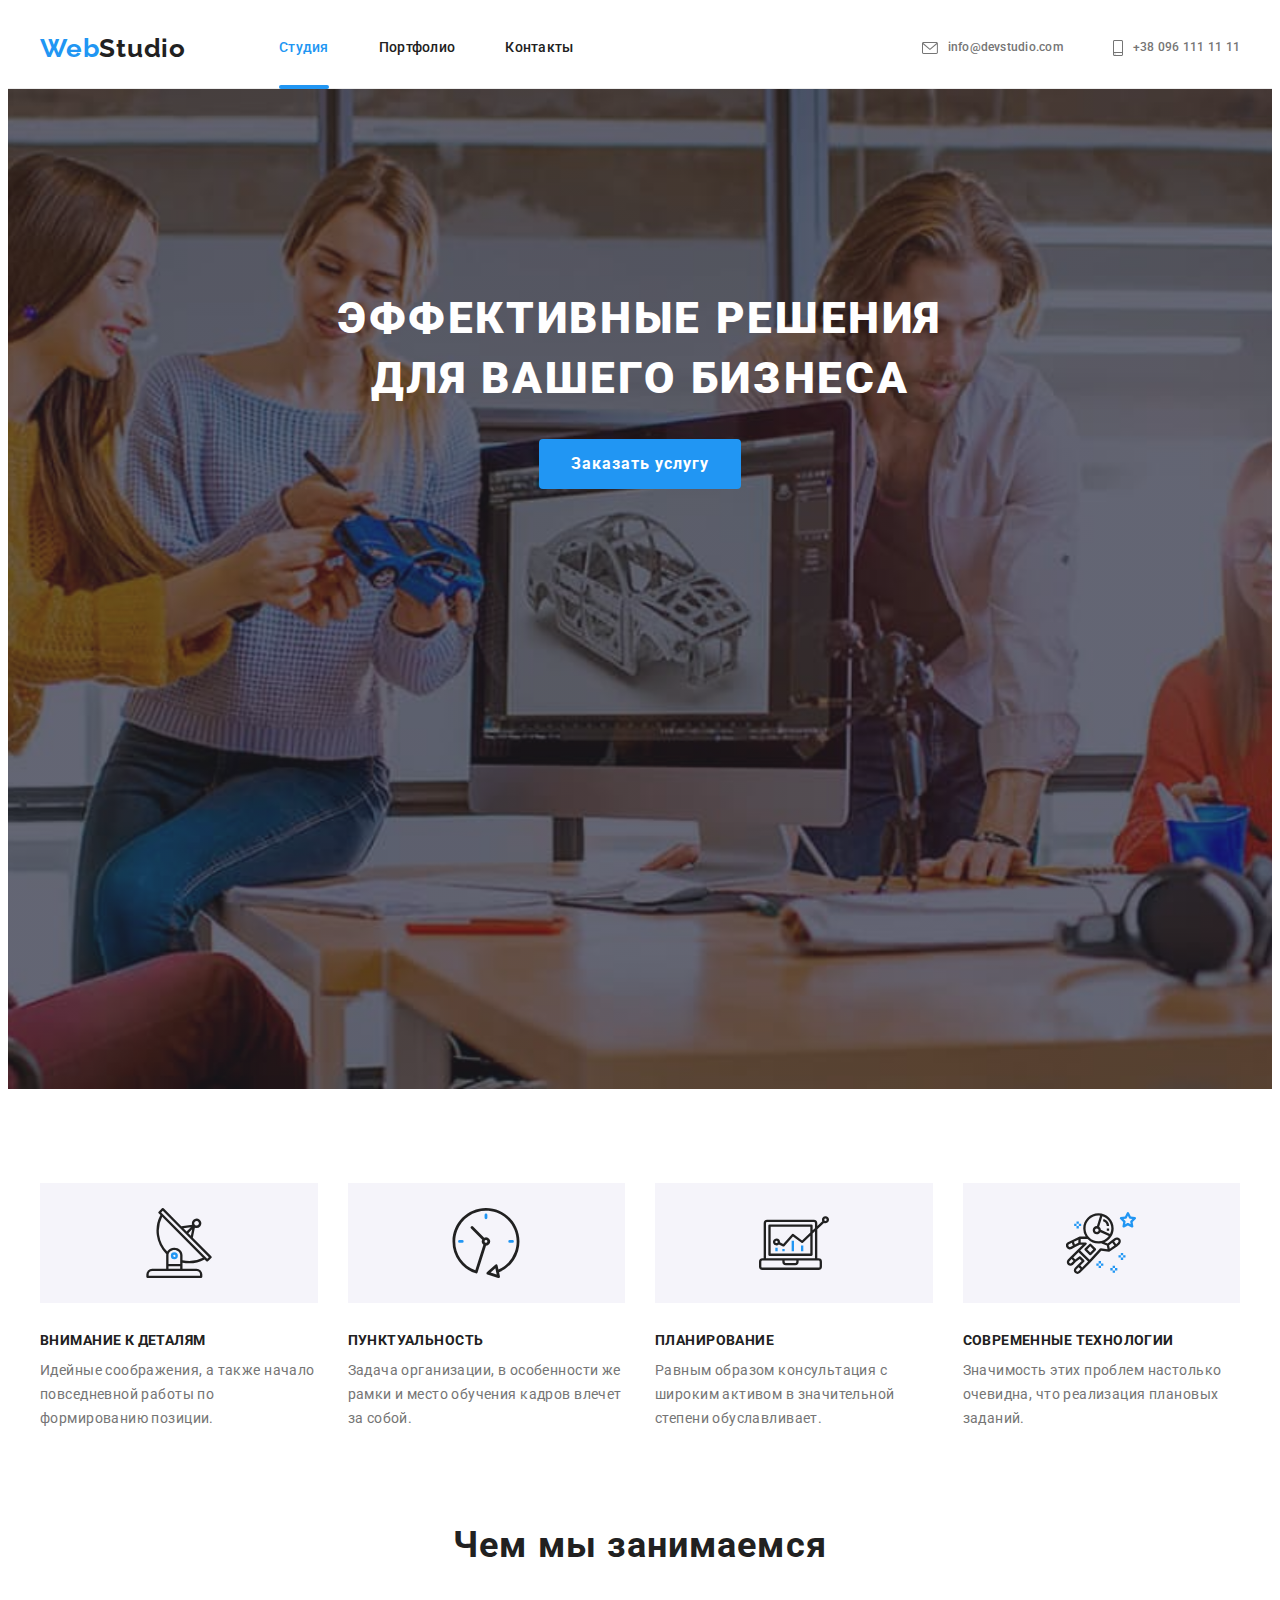
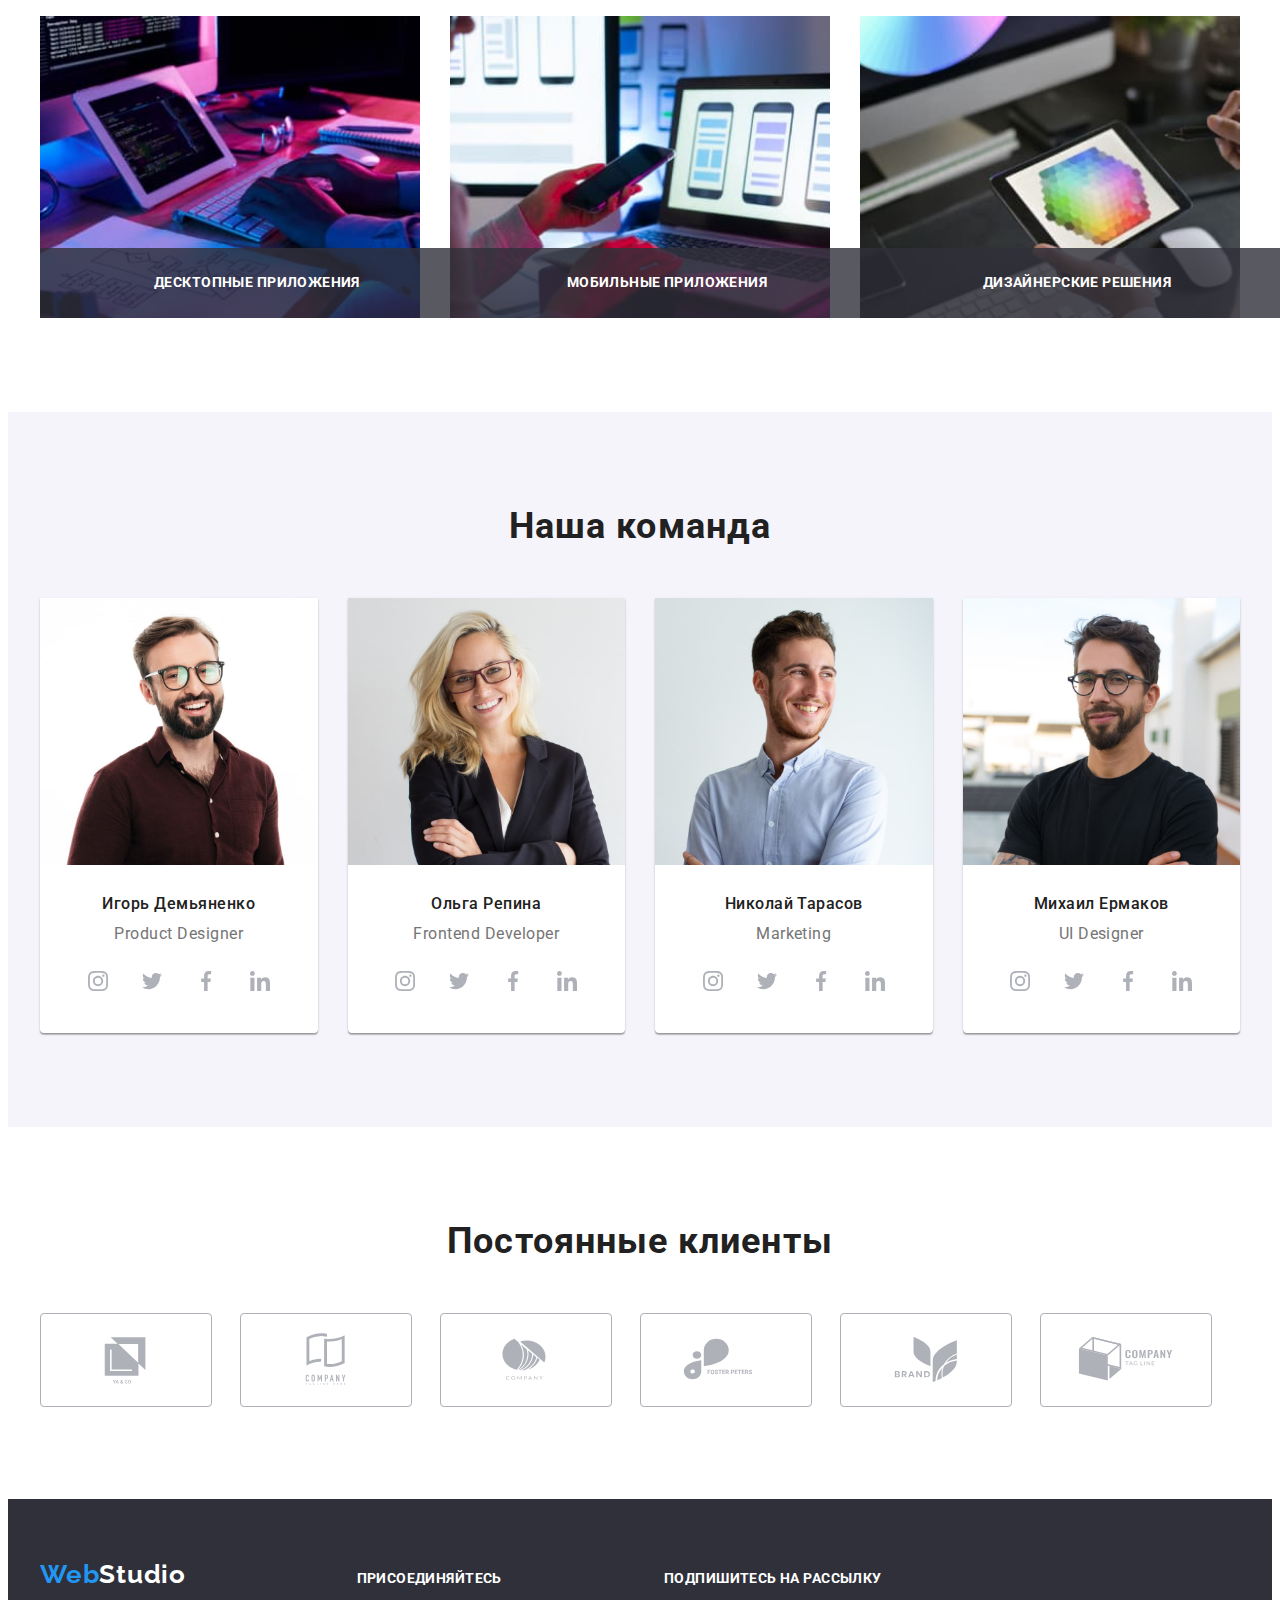
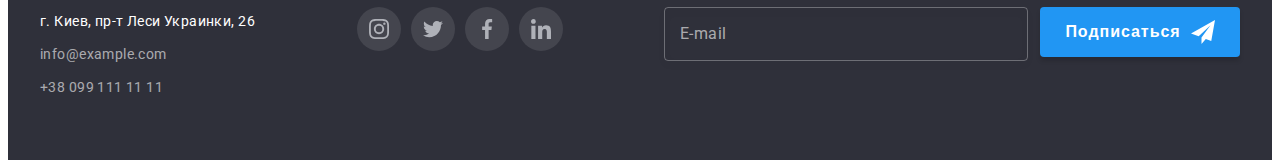
==== commit e75d7903: "добавляет адаптив" ====
--- a/index.html
+++ b/index.html
@@ -56,88 +56,84 @@
             >
           </li>
         </ul>
-                <!---------- mobile menu ------->
-
-         <button type="button" class="mob-menu__btn-open">
-            <svg width="40" height="40">
-              <use class="" href="./images/icon.svg#icon-menu_40px-1"></use>
-            </svg>
-         </button>
+        <!---------- mobile menu ------->
+
+        <button type="button" class="mob-menu__btn-open">
+          <svg width="40" height="40">
+            <use class="" href="./images/icon.svg#icon-menu_40px-1"></use>
+          </svg>
+        </button>
       </div>
 
       <div class="mob-menu is-hidden">
         <div class="container mob-menu__container">
-
           <div class="mob-menu--top">
-                <button type="button" class="mob-menu__btn-close">
-                  <svg width="40" height="40">
-                      <use class="" href="./images/icon.svg#icon-close_40px-1"></use>
-                  </svg>
-                </button>
-           
-          <ul class="mob-menu__list list">
-            <li class="mob-menu__item">
-              <a href="./index.html" class="mob-menu__link mob-menu__link--current link">Студия</a>
-            </li>
-            <li class="mob-menu__item">
-              <a href="./portfolio.html" class="mob-menu__link link">Портфолио</a>
-            </li>
-            <li class="mob-menu__item"><a href="" class="mob-menu__link link">Контакты</a></li>
-          </ul>
-
-          </div>
-
-
-        <div class="mob-menu--bottom">
+            <button type="button" class="mob-menu__btn-close">
+              <svg width="40" height="40">
+                <use class="" href="./images/icon.svg#icon-close_40px-1"></use>
+              </svg>
+            </button>
+
+            <ul class="mob-menu__list list">
+              <li class="mob-menu__item">
+                <a href="./index.html" class="mob-menu__link mob-menu__link--current link"
+                  >Студия</a
+                >
+              </li>
+              <li class="mob-menu__item">
+                <a href="./portfolio.html" class="mob-menu__link link">Портфолио</a>
+              </li>
+              <li class="mob-menu__item"><a href="" class="mob-menu__link link">Контакты</a></li>
+            </ul>
+          </div>
+
+          <div class="mob-menu--bottom">
             <ul class="mob-menu-contact__list list">
-          <li class="mob-menu-contact__item">
-            <a href="tel:+380961111111" class="mob-menu-contact__link link">
-              +38 096 111 11 11</a
-            >
-          </li>
-
-          <li class="mob-menu-contact__item">
-            <a href="mailto:info@devstudio.com" class="mob-menu-contact__link mob-menu-contact__link--grey link">
-              info@devstudio.com</a
-            >
-          </li>
-        </ul>
-       
-          <ul class="mob-menu-soc__list  list">
-            <li class="mob-menu-soc__item">
-              <a href="/" class="mob-menu-soc__link link">Instagram</a>
-            </li>
-            <li class="mob-menu-soc__item">
-              <a href="/" class="mob-menu-soc__link link">Twitter</a>
-            </li>
-            <li class="mob-menu-soc__item">
-              <a href="/" class="mob-menu-soc__link link">Facebook</a>
-            </li>
-            <li class="mob-menu-soc__item">
-              <a href="/" class="mob-menu-soc__link link">LinkedIn</a>
-            </li>
-
-          </ul>
-        </div>
-          
-      
-        </div>
-    
+              <li class="mob-menu-contact__item">
+                <a href="tel:+380961111111" class="mob-menu-contact__link link">
+                  +38 096 111 11 11</a
+                >
+              </li>
+
+              <li class="mob-menu-contact__item">
+                <a
+                  href="mailto:info@devstudio.com"
+                  class="mob-menu-contact__link mob-menu-contact__link--grey link"
+                >
+                  info@devstudio.com</a
+                >
+              </li>
+            </ul>
+
+            <ul class="mob-menu-soc__list list">
+              <li class="mob-menu-soc__item">
+                <a href="/" class="mob-menu-soc__link link">Instagram</a>
+              </li>
+              <li class="mob-menu-soc__item">
+                <a href="/" class="mob-menu-soc__link link">Twitter</a>
+              </li>
+              <li class="mob-menu-soc__item">
+                <a href="/" class="mob-menu-soc__link link">Facebook</a>
+              </li>
+              <li class="mob-menu-soc__item">
+                <a href="/" class="mob-menu-soc__link link">LinkedIn</a>
+              </li>
+            </ul>
+          </div>
+        </div>
       </div>
-
-
     </header>
 
     <main>
-       <section class="hero">
+      <section class="hero">
         <div class="container">
           <h1 class="hero__title">Эффективные решения для вашего бизнеса</h1>
           <button type="button" class="hero__btn" data-modal-open>Заказать услугу</button>
         </div>
-      </section> 
-
-       <!-- features -->
-       <section class="section">
+      </section>
+
+      <!-- features -->
+      <section class="section">
         <div class="container">
           <h2 class="visually-hidden">Особенности</h2>
           <ul class="feature-list list">
@@ -190,10 +186,10 @@
             </li>
           </ul>
         </div>
-      </section> 
-
-<!------------------ about ------------------------->
-      <!-- <section class="section no-padding">
+      </section>
+
+      <!------------------ about ------------------------->
+      <section class="section no-padding section--hidden">
         <div class="container">
           <h2 class="section__title">Чем мы занимаемся</h2>
           <ul class="about list">
@@ -226,7 +222,7 @@
               </div>
             </li>
           </ul>
-        </div> --> 
+        </div>
 
         <!----    team -------->
       </section>
@@ -548,7 +544,7 @@
       </div>
     </footer>
 
-     <!-- <div class="backdrop is-hidden" data-modal>
+    <div class="backdrop is-hidden" data-modal>
       <div class="modal">
         <button type="button" class="modale-close-btn" data-modal-close>
           <svg width="18" height="18">
@@ -617,9 +613,9 @@
           <button type="submit" class="modale-btn">Отправить</button>
         </form>
       </div>
-    </div> -->
+    </div>
 
     <script src="./js/modal.js"></script>
     <script src="./js/mobile.js"></script>
   </body>
-</html> 
+</html>
--- a/css/main.min.css
+++ b/css/main.min.css
@@ -1 +1 @@
-:root{--main-text-color: #757575;--title-text-color: #212121;--accent-color: #2196f3;--secondary-background-color: #2f303a;--primary-white-color: #ffffff;--general-background-color: #f5f4fa;--secondary-btn-color: #212121;--icon-color: #afb1b8;--timing-animation-function: cubic-bezier(0.4, 0, 0.2, 1)}p,h1,h2,h3,h4,h5,h6{margin:0}ul{margin:0;padding-left:0}img{display:block;max-width:100%;height:auto;width:100%}body{color:var(--main-text-color);font-family:"Roboto",sans-serif}.list{list-style:none;padding:0;margin:0}.link{text-decoration:none}.visually-hidden{position:absolute;white-space:nowrap;width:1px;height:1px;overflow:hidden;border:0;padding:0;clip:rect(0 0 0 0);clip-path:inset(50%);margin:-1px}.container{width:100%;padding-left:15px;padding-right:15px;margin:0 auto}@media screen and (min-width: 480px){.container{max-width:480px}}@media screen and (min-width: 768px){.container{max-width:768px}}@media screen and (min-width: 1200px){.container{max-width:1200px}}.section{background-color:var(--primary-white-color);padding-top:60px;padding-bottom:60px}@media screen and (min-width: 1200px){.section{padding-top:94px;padding-bottom:94px}}.header{background-color:var(--primary-white-color);border-bottom:1px solid #ececec}.header__container{display:flex;align-items:center}.nav{display:flex;align-items:center}.logo{color:var(--title-text-color);font-family:"Raleway",sans-serif;font-weight:700;font-size:24px;line-height:1.19;letter-spacing:.03em;text-decoration:none}@media screen and (min-width: 1200px){.logo{font-size:26px;line-height:1.19}}.logo__span{color:var(--accent-color)}.site-nav{display:none;margin-left:93px}@media screen and (min-width: 768px){.site-nav{display:flex}}@media screen and (min-width: 1200px){.site-nav{display:flex}}.site-nav__item:not(:last-child){margin-right:50px}.site-nav__link{position:relative;display:block;padding-top:32px;padding-bottom:32px;color:var(--title-text-color);font-family:"Roboto",sans-serif;font-weight:500;font-size:14px;line-height:1.14;letter-spacing:.02em;transition:color 250ms var(--timing-animation-function)}.site-nav__link:hover,.site-nav__link:focus{color:var(--accent-color)}.site-nav__link--current{color:var(--accent-color)}.site-nav__link--current::after{content:"";position:absolute;left:0;bottom:-1px;display:block;width:100%;height:4px;border-radius:2px;background-color:var(--accent-color)}.site-contact{display:none}@media screen and (min-width: 768px){.site-contact{display:flex;flex-wrap:wrap;align-items:center;margin-left:84px}}@media screen and (min-width: 1200px){.site-contact{display:flex;margin-left:auto;align-items:center;justify-content:center}}@media screen and (min-width: 768px){.site-contact__item:not(:last-child){margin-bottom:10px}}@media screen and (min-width: 1200px){.site-contact__item:not(:last-child){margin-bottom:0}}.site-contact__item+.site-contact__item{margin-left:50px}@media screen and (min-width: 768px){.site-contact__item+.site-contact__item{margin-left:0}}@media screen and (min-width: 1200px){.site-contact__item+.site-contact__item{margin-left:50px}}.site-contact__icon{margin-right:10px;fill:currentColor}.site-contact .link{display:flex;align-items:center;justify-content:center;font-family:"Roboto",sans-serif;font-style:normal;font-weight:500;font-size:14px;line-height:1.14;letter-spacing:.02em;color:var(--main-text-color);transition:color 250ms var(--timing-animation-function)}.site-contact .link:hover,.site-contact .link:focus{color:var(--accent-color)}@media screen and (min-width: 768px){.site-contact .link{font-size:12px;line-height:1.16}}.mob-menu__btn-open{display:block;margin-left:auto;cursor:pointer;border:none;background-color:rgba(0,0,0,0);transition:fill 250ms var(--timing-animation-function)}.mob-menu__btn-open:hover,.mob-menu__btn-open:focus{fill:var(--accent-color)}@media screen and (min-width: 768px){.mob-menu__btn-open{display:none}}@media screen and (min-width: 1200px){.mob-menu__btn-open{display:none}}.mob-menu__container{padding-left:40px;padding-right:15px}.mob-menu{position:fixed;background-color:var(--primary-white-color);z-index:2;top:0;left:0;width:100vw;height:100vh;padding-top:10px;padding-bottom:48px}.mob-menu .mob-menu__container{display:flex;flex-direction:column;height:100%;justify-content:space-between;overflow:auto}.mob-menu__btn-close{display:block;margin-left:auto;cursor:pointer;border:none;background-color:rgba(0,0,0,0);transition:fill 250ms var(--timing-animation-function)}.mob-menu__btn-close:hover,.mob-menu__btn-close:focus{fill:var(--accent-color)}.mob-menu__item:not(:last-child){margin-bottom:32px}.mob-menu__link{font-weight:500;font-size:40px;line-height:1.17;text-align:center;letter-spacing:.02em;color:var(--title-text-color);transition:color 250ms var(--timing-animation-function)}.mob-menu__link:hover,.mob-menu__link:focus{color:var(--accent-color)}.mob-menu-contact__item:not(:last-child){margin-bottom:32px}.mob-menu-contact__link{margin-bottom:32px;font-weight:500;font-size:34px;line-height:1.17;letter-spacing:.02em;color:var(--accent-color);transition:color 250ms var(--timing-animation-function)}.mob-menu-contact__link:hover,.mob-menu-contact__link:focus{color:#188ce8}.mob-menu-contact__link--grey{font-weight:500;font-size:24px;line-height:1.16;letter-spacing:.02em;color:var(--main-text-color);transition:color 250ms var(--timing-animation-function)}.mob-menu-contact__link--grey:hover,.mob-menu-contact__link--grey:focus{color:var(--accent-color)}.mob-menu-soc__list{margin-top:64px;display:flex;flex-wrap:wrap;gap:20px}.mob-menu-soc__link{font-weight:500;font-size:18px;line-height:1.22;letter-spacing:.02em;color:var(--accent-color);transition:color 250ms var(--timing-animation-function)}.mob-menu-soc__link:hover,.mob-menu-soc__link:focus{color:#188ce8}.hero{max-width:100%;height:400px;margin:0 auto;padding:118px 0;text-align:center;background-image:linear-gradient(rgba(47, 48, 58, 0.4), rgba(47, 48, 58, 0.4)),url(../images/hero-mob.jpg);background-repeat:no-repeat;background-position:center;background-size:cover}@media(min-device-pixel-ratio: 2),(min-resolution: 192dpi),(min-resolution: 2dppx){.hero{background-image:linear-gradient(rgba(47, 48, 58, 0.4), rgba(47, 48, 58, 0.4)),url(../images/hero-mob-2x.jpg)}}@media screen and (min-width: 768px){.hero{max-width:768px;height:400px;background-image:linear-gradient(rgba(47, 48, 58, 0.4), rgba(47, 48, 58, 0.4)),url(../images/hero-tab.jpg)}}@media screen and (min-width: 768px)and (min-device-pixel-ratio: 2),screen and (min-width: 768px)and (min-resolution: 192dpi),screen and (min-width: 768px)and (min-resolution: 2dppx){.hero{background-image:linear-gradient(rgba(47, 48, 58, 0.4), rgba(47, 48, 58, 0.4)),url(../images/hero-tab-2x.jpg)}}@media screen and (min-width: 1200px){.hero{padding:200px 0;max-width:1600px;height:600px;background-image:linear-gradient(rgba(47, 48, 58, 0.4), rgba(47, 48, 58, 0.4)),url(../images/hero-bg.jpg)}}@media screen and (min-width: 1200px)and (min-device-pixel-ratio: 2),screen and (min-width: 1200px)and (min-resolution: 192dpi),screen and (min-width: 1200px)and (min-resolution: 2dppx){.hero{background-image:linear-gradient(rgba(47, 48, 58, 0.4), rgba(47, 48, 58, 0.4)),url(../images/hero-bg-2x.jpg)}}.hero__title{margin:0 auto 30px auto;max-width:360px;color:var(--primary-white-color);font-weight:900;font-size:26px;line-height:1.61;letter-spacing:.06em;text-transform:uppercase}@media screen and (min-width: 1200px){.hero__title{max-width:696px;font-size:44px;line-height:1.36}}.hero__btn{display:inline-block;border-radius:4px;padding:10px 32px;min-width:200px;color:var(--primary-white-color);background-color:var(--accent-color);cursor:pointer;font-family:inherit;font-weight:700;font-size:16px;line-height:1.88;letter-spacing:.06em;border:none;transition:background-color 250ms var(--timing-animation-function)}.hero__btn:hover,.hero__btn:focus{background-color:#188ce8}.feature-list{display:flex;flex-wrap:wrap;gap:30px}.feature-list__item{width:100%}@media screen and (min-width: 768px){.feature-list__item{width:calc((100% - 30px)/2)}}@media screen and (min-width: 1200px){.feature-list__item{width:calc((100% - 90px)/4)}}.feature-list__box{display:flex;align-items:center;justify-content:center;width:100%;height:120px;margin-bottom:30px;background-color:var(--general-background-color)}.feature-list__title{margin-bottom:10px;color:var(--title-text-color);font-size:14px;line-height:1.14;letter-spacing:.03em;text-transform:uppercase}.feature-list__text{color:var(--main-text-color);font-size:14px;line-height:1.71;letter-spacing:.03em}.no-padding{padding-top:0}.about{display:flex;margin-left:-30px;margin-top:-30px}.about__item{flex-basis:calc(33.3333333333% - 30px);margin-left:30px;margin-top:30px}.thumb{position:relative}.thumb__label{position:absolute;width:100%;bottom:0;padding:27px;font-weight:700;font-size:14px;line-height:1.14;text-align:center;letter-spacing:.03em;text-transform:uppercase;color:var(--primary-white-color);background-color:rgba(47,48,58,.8)}.section__title{margin-bottom:30px;color:var(--title-text-color);font-size:28px;line-height:1.18;text-align:center;letter-spacing:.03em}@media screen and (min-width: 1200px){.section__title{margin-bottom:50px;font-size:36px;line-height:1.16}}.team{background-color:var(--general-background-color)}.team-list__item{width:100%;background-color:var(--primary-white-color);box-shadow:0px 1px 3px rgba(0,0,0,.12),0px 1px 1px rgba(0,0,0,.14),0px 2px 1px rgba(0,0,0,.2);border-radius:0px 0px 4px 4px}@media screen and (min-width: 768px){.team-list__item{width:calc((100% - 30px)/2)}}@media screen and (min-width: 1200px){.team-list__item{width:calc((100% - 90px)/4)}}.team-card{text-align:center;padding:30px 0;width:100%}.team-list{display:flex;flex-wrap:wrap;gap:30px}.team-card__name{margin-bottom:10px;color:var(--title-text-color);font-weight:500;font-size:16px;line-height:1.18;letter-spacing:.03em}.team-card__pos{color:var(--main-text-color);font-size:16px;line-height:1.19;letter-spacing:.03em;margin-bottom:16px}.soc-list{display:flex;justify-content:center}.soc-list__item{width:44px;height:44px;margin-left:10px}.soc-list__item:first-child{margin-left:0}.soc-list__link{display:flex;align-items:center;justify-content:center;width:100%;height:100%;border-radius:50%;background-color:var(--primary-white-color);color:var(--icon-color);transition:background-color 250ms var(--timing-animation-function),color 250ms var(--timing-animation-function)}.soc-list__link:hover,.soc-list__link:focus{background-color:var(--accent-color);color:var(--primary-white-color)}.soc-list__icon{fill:currentColor}.clients-list{display:flex;flex-wrap:wrap;gap:30px}.clients-list__item{height:92px;width:calc((100% - 30px)/2)}@media screen and (min-width: 768px){.clients-list__item{width:calc((100% - 60px)/3)}}@media screen and (min-width: 1200px){.clients-list__item{width:170px;height:92px}}.clients-list__link{display:flex;align-items:center;justify-content:center;width:100%;height:100%;border:1px solid var(--icon-color);border-radius:4px;color:var(--icon-color);transition:color 250ms var(--timing-animation-function),border 250ms var(--timing-animation-function)}.clients-list__link:hover,.clients-list__link:focus{color:var(--accent-color);border:1px solid var(--accent-color)}.clients-list__icon{fill:currentColor}.footer{background-color:var(--secondary-background-color);padding-top:60px;padding-bottom:60px}.footer__container{text-align:center}@media screen and (min-width: 768px){.footer__container{display:flex;flex-wrap:wrap;justify-content:space-around}}@media screen and (min-width: 1200px){.footer__container{display:flex;align-items:baseline;justify-content:space-between;text-align:inherit}}.footer-contact{margin-bottom:60px}@media screen and (min-width: 1200px){.footer-contact{margin-bottom:0}}.logo{display:inline-block;font-family:"Raleway",sans-serif;font-weight:700;font-size:24px;line-height:1.19;letter-spacing:.03em;text-decoration:none}@media screen and (min-width: 1200px){.logo{font-size:26px;line-height:1.19}}.footer__logo{color:var(--primary-white-color);margin-bottom:20px}.footer-list__link{display:inline-block;margin-bottom:8px;color:rgba(255,255,255,.6);font-family:"Roboto";font-style:normal;font-weight:400;font-size:14px;line-height:1.71;letter-spacing:.03em;text-decoration:none;transition:color 250ms var(--timing-animation-function)}@media screen and (min-width: 1200px){.footer-list__link{margin-bottom:9px}}.footer-list__link:hover,.footer-list__link:focus{color:var(--accent-color)}.footer-list__link--white{color:var(--primary-white-color)}.no-margin{margin-bottom:0}.footer-box-soc{margin-bottom:60px}@media screen and (min-width: 1200px){.footer-box-soc{margin-bottom:0}}.footer-soc-list{display:flex;justify-content:center}.footer-soc-list__item{width:44px;height:44px;margin-left:10px}.footer-soc-list__item:first-child{margin-left:0}.footer-soc-list__link{display:flex;align-items:center;justify-content:center;width:100%;height:100%;border-radius:50%;background:rgba(255,255,255,.1);color:var(--icon-color);transition:background-color 250ms var(--timing-animation-function),color 250ms var(--timing-animation-function)}.footer-soc-list__link:hover,.footer-soc-list__link:focus{background-color:var(--accent-color);color:var(--primary-white-color)}.footer-soc-list__icon{fill:currentColor}.footer-form{width:100%}@media screen and (min-width: 1200px){.footer-form{width:auto}}@media screen and (min-width: 1200px){.footer-form__field{display:flex}}.footer-title{margin-bottom:20px;font-family:"Roboto";font-style:normal;font-size:14px;line-height:1.14;letter-spacing:.03em;text-transform:uppercase;color:var(--primary-white-color)}.footer-form__wrap{position:relative;margin-bottom:20px}@media screen and (min-width: 1200px){.footer-form__wrap{margin-bottom:0}}.footer-form__lable{position:absolute;top:50%;left:0;transform:translateY(-50%);padding-left:16px;font-weight:400;font-size:16px;line-height:1.25;letter-spacing:.03em;color:rgba(255,255,255,.6)}@media screen and (min-width: 768px){.footer-form__lable{position:absolute;top:50%;left:20%}}@media screen and (min-width: 1200px){.footer-form__lable{position:absolute;top:50%;left:0}}.footer-form__input:focus+.footer-form__lable{color:var(--primary-white-color);transform:translateY(-120%)}.footer-form__input:not(:placeholder-shown)+.footer-form__lable{color:var(--primary-white-color);transform:translateY(-120%)}.footer-form__input{width:100%;max-width:450px;height:50px;color:var(--main-text-color);font:inherit;border:1px solid rgba(255,255,255,.3);filter:drop-shadow(0px 4px 4px rgba(0, 0, 0, 0.15));border-radius:4px;background-color:rgba(0,0,0,0);transition:transform 250ms var(--timing-animation-function),color 250ms var(--timing-animation-function)}@media screen and (min-width: 1200px){.footer-form__input{width:358px;height:50px}}.form-btn{display:inline-flex;align-items:center;justify-content:center;margin-left:12px;border:none;background-color:var(--accent-color);box-shadow:0px 4px 4px rgba(0,0,0,.15);border-radius:4px;min-width:200px;height:50px;cursor:pointer;font-weight:700;font-size:16px;line-height:1.88;letter-spacing:.06em;color:var(--primary-white-color);transition:background-color 250ms var(--timing-animation-function)}.form-btn:hover,.form-btn:focus{background-color:#188ce8}.footer-form__icon{margin-left:10px}.backdrop{position:fixed;top:0;left:0;width:100%;height:100%;background-color:rgba(0,0,0,.2);transition:opacity 300ms var(--timing-animation-function),visibility 300ms var(--timing-animation-function)}.modal{position:absolute;width:528px;height:581px;padding:40px;top:50%;left:50%;transform:translate(-50%, -50%) scale(1) rotate(0);background-color:var(--primary-white-color);box-shadow:0px 1px 3px rgba(0,0,0,.12),0px 1px 1px rgba(0,0,0,.14),0px 2px 1px rgba(0,0,0,.2);border-radius:4px;transition:transform 300ms var(--timing-animation-function)}.backdrop.is-hidden .modal{transform:translate(-50%, -50%) scale(0) rotate(-90deg)}.modale-close-btn{position:absolute;top:8px;right:8px;width:30px;height:30px;border:1px solid rgba(0,0,0,.1);border-radius:50%;background-color:rgba(0,0,0,0);display:flex;align-items:center;justify-content:center;cursor:pointer;outline:rgba(0,0,0,0);transition:fill 250ms var(--timing-animation-function)}.modale-close-btn:hover,.modale-close-btn:focus{fill:var(--accent-color)}.is-hidden{opacity:0;visibility:hidden;pointer-events:none}.modal-title{font-weight:700;font-size:20px;line-height:1.15;text-align:center;letter-spacing:.03em;color:var(--title-text-color);margin-bottom:12px}.modal-field{margin-bottom:10px}.input-wrap{position:relative}.modal-input{width:100%;height:40px;padding-left:42px;border:1px solid rgba(33,33,33,.2);border-radius:4px;background-color:rgba(0,0,0,0);outline:rgba(0,0,0,0);cursor:pointer;transition:border-color 250ms var(--timing-animation-function),fill 250ms var(--timing-animation-function)}.modal-input:focus{border-color:var(--accent-color)}.input-icon{position:absolute;left:12px;top:50%;transform:translateY(-50%)}.modal-input:focus+.input-icon{fill:var(--accent-color);border-color:var(--accent-color)}.modale-btn{display:block;border-radius:4px;padding:10px 32px;min-width:200px;margin:30px auto 0 auto;color:var(--primary-white-color);background-color:var(--accent-color);cursor:pointer;font-family:inherit;font-weight:700;font-size:16px;line-height:1.88;letter-spacing:.06em;border:none;transition:background-color 250ms var(--timing-animation-function),box-shadow 250ms var(--timing-animation-function)}.modale-btn:hover,.modale-btn:focus{background-color:#188ce8;box-shadow:0px 4px 4px rgba(0,0,0,.15)}.modal-lable{display:block;margin-bottom:4px;font-size:12px;line-height:1.16;letter-spacing:.01em;color:var(--main-text-color)}.modal-textarea{width:100%;height:120px;padding:12px 16px;border:1px solid rgba(33,33,33,.2);border-radius:4px;outline:rgba(0,0,0,0);resize:none}.modal-textarea:focus{border-color:var(--accent-color)}.modal-textarea::placeholder{font-size:14;line-height:1.16;letter-spacing:.01em;color:rgba(117,117,117,.5)}.check-text{font-weight:400;font-size:14px;line-height:2;letter-spacing:.03em;color:var(--main-text-color);display:flex;align-items:center}.check-text a{color:var(--accent-color)}.check-text span{width:16px;height:15px;margin-right:8px;border:2px solid var(--secondary-btn-color);border-radius:4px;display:flex;align-items:center;justify-content:center}.check-input:checked+.check-text span{background-color:var(--accent-color);background-origin:border-box;border-color:var(--accent-color)}.check-input:focus+.check-text span{background-origin:border-box;border-color:var(--accent-color)}.check-icon{fill:rgba(0,0,0,0)}.check-input:checked+.check-text .check-icon{fill:var(--primary-white-color)}.filter{display:flex;flex-wrap:wrap;margin-bottom:40px}@media screen and (min-width: 768px){.filter{margin-bottom:30px;justify-content:center}}@media screen and (min-width: 1200px){.filter{margin-bottom:50px;justify-content:center}}.filter__item:not(:last-child){margin-right:8px}.filter__item:nth-child(-n+3){margin-bottom:15px}@media screen and (min-width: 768px){.filter__item:nth-child(-n+3){margin-bottom:0}}.filter__btn{display:inline-block;border-radius:4px;padding:6px 22px;color:var(--secondary-btn-color);background-color:var(--general-background-color);cursor:pointer;font-family:inherit;font-style:normal;font-weight:500;font-size:16px;line-height:1.62;letter-spacing:.03em;border:none;transition:background-color 250ms var(--timing-animation-function),color 250ms var(--timing-animation-function),box-shadow 250ms var(--timing-animation-function)}.filter__btn:hover,.filter__btn:focus{color:var(--primary-white-color);background-color:var(--accent-color);box-shadow:0px 3px 1px rgba(0,0,0,.1),0px 1px 2px rgba(0,0,0,.08),0px 2px 2px rgba(0,0,0,.12)}.team{background-color:var(--general-background-color)}.team-list__item{width:100%;background-color:var(--primary-white-color);box-shadow:0px 1px 3px rgba(0,0,0,.12),0px 1px 1px rgba(0,0,0,.14),0px 2px 1px rgba(0,0,0,.2);border-radius:0px 0px 4px 4px}@media screen and (min-width: 768px){.team-list__item{width:calc((100% - 30px)/2)}}@media screen and (min-width: 1200px){.team-list__item{width:calc((100% - 90px)/4)}}.team-card{text-align:center;padding:30px 0;width:100%}.team-list{display:flex;flex-wrap:wrap;gap:30px}.team-card__name{margin-bottom:10px;color:var(--title-text-color);font-weight:500;font-size:16px;line-height:1.18;letter-spacing:.03em}.team-card__pos{color:var(--main-text-color);font-size:16px;line-height:1.19;letter-spacing:.03em;margin-bottom:16px}.soc-list{display:flex;justify-content:center}.soc-list__item{width:44px;height:44px;margin-left:10px}.soc-list__item:first-child{margin-left:0}.soc-list__link{display:flex;align-items:center;justify-content:center;width:100%;height:100%;border-radius:50%;background-color:var(--primary-white-color);color:var(--icon-color);transition:background-color 250ms var(--timing-animation-function),color 250ms var(--timing-animation-function)}.soc-list__link:hover,.soc-list__link:focus{background-color:var(--accent-color);color:var(--primary-white-color)}.soc-list__icon{fill:currentColor}.works-list{display:flex;flex-wrap:wrap;gap:30px}.works-list__item{width:100%;cursor:pointer;border:1px solid #eee;transition:box-shadow 250ms var(--timing-animation-function)}@media screen and (min-width: 768px){.works-list__item{width:calc((100% - 30px)/2)}}@media screen and (min-width: 1200px){.works-list__item{width:calc((100% - 60px)/3)}}.works-list__item:hover{box-shadow:0px 1px 1px rgba(0,0,0,.12),0px 4px 4px rgba(0,0,0,.06),1px 4px 6px rgba(0,0,0,.16)}.works-item .title{margin-bottom:4px}.works-card{position:relative;overflow:hidden}.works-card__text{position:absolute;top:1px;height:100%;width:100%;background-color:rgba(33,150,243,.9);padding:63px 24px;font-size:18px;line-height:1.55;letter-spacing:.03em;color:var(--primary-white-color);transform:translateY(100%);transition:transform 250ms var(--timing-animation-function)}.works-list__link:hover .works-card__text,.works-list__link:focus .works-card__text{transform:translateY(0)}.works-card__meta{padding:20px 24px}.works-card__title{color:var(--title-text-color);font-size:18px;line-height:2;letter-spacing:.06em}.works-card__type{color:var(--main-text-color);font-size:16px;line-height:1.88;letter-spacing:.03em}/*# sourceMappingURL=main.min.css.map */+:root{--main-text-color: #757575;--title-text-color: #212121;--accent-color: #2196f3;--secondary-background-color: #2f303a;--primary-white-color: #ffffff;--general-background-color: #f5f4fa;--secondary-btn-color: #212121;--icon-color: #afb1b8;--timing-animation-function: cubic-bezier(0.4, 0, 0.2, 1)}p,h1,h2,h3,h4,h5,h6{margin:0}ul{margin:0;padding-left:0}img{display:block;max-width:100%;height:auto;width:100%}body{color:var(--main-text-color);font-family:"Roboto",sans-serif}.list{list-style:none;padding:0;margin:0}.link{text-decoration:none}.visually-hidden{position:absolute;white-space:nowrap;width:1px;height:1px;overflow:hidden;border:0;padding:0;clip:rect(0 0 0 0);clip-path:inset(50%);margin:-1px}.container{width:100%;padding-left:15px;padding-right:15px;margin:0 auto}@media screen and (min-width: 480px){.container{max-width:480px}}@media screen and (min-width: 768px){.container{max-width:768px}}@media screen and (min-width: 1200px){.container{max-width:1200px}}.section{background-color:var(--primary-white-color);padding-top:60px;padding-bottom:60px}@media screen and (min-width: 1200px){.section{padding-top:94px;padding-bottom:94px}}.header{background-color:var(--primary-white-color);border-bottom:1px solid #ececec}.header__container{display:flex;align-items:center;height:60px}@media screen and (min-width: 768px){.header__container{height:auto}}.nav{display:flex;align-items:center}.logo{color:var(--title-text-color);font-family:"Raleway",sans-serif;font-weight:700;font-size:24px;line-height:1.19;letter-spacing:.03em;text-decoration:none}@media screen and (min-width: 1200px){.logo{font-size:26px;line-height:1.19}}.logo__span{color:var(--accent-color)}.site-nav{display:none;margin-left:93px}@media screen and (min-width: 768px){.site-nav{display:flex}}@media screen and (min-width: 1200px){.site-nav{display:flex}}.site-nav__item:not(:last-child){margin-right:50px}.site-nav__link{position:relative;display:block;padding-top:32px;padding-bottom:32px;color:var(--title-text-color);font-family:"Roboto",sans-serif;font-weight:500;font-size:14px;line-height:1.14;letter-spacing:.02em;transition:color 250ms var(--timing-animation-function)}.site-nav__link:hover,.site-nav__link:focus{color:var(--accent-color)}.site-nav__link--current{color:var(--accent-color)}.site-nav__link--current::after{content:"";position:absolute;left:0;bottom:-1px;display:block;width:100%;height:4px;border-radius:2px;background-color:var(--accent-color)}.site-contact{display:none}@media screen and (min-width: 768px){.site-contact{display:flex;flex-wrap:wrap;align-items:center;margin-left:84px}}@media screen and (min-width: 1200px){.site-contact{display:flex;margin-left:auto;align-items:center;justify-content:center}}@media screen and (min-width: 768px){.site-contact__item:not(:last-child){margin-bottom:10px}}@media screen and (min-width: 1200px){.site-contact__item:not(:last-child){margin-bottom:0}}.site-contact__item+.site-contact__item{margin-left:50px}@media screen and (min-width: 768px){.site-contact__item+.site-contact__item{margin-left:0}}@media screen and (min-width: 1200px){.site-contact__item+.site-contact__item{margin-left:50px}}.site-contact__icon{margin-right:10px;fill:currentColor}.site-contact .link{display:flex;align-items:center;justify-content:center;font-family:"Roboto",sans-serif;font-style:normal;font-weight:500;font-size:14px;line-height:1.14;letter-spacing:.02em;color:var(--main-text-color);transition:color 250ms var(--timing-animation-function)}.site-contact .link:hover,.site-contact .link:focus{color:var(--accent-color)}@media screen and (min-width: 768px){.site-contact .link{font-size:12px;line-height:1.16}}.mob-menu__btn-open{display:block;margin-left:auto;cursor:pointer;border:none;background-color:rgba(0,0,0,0);transition:fill 250ms var(--timing-animation-function)}.mob-menu__btn-open:hover,.mob-menu__btn-open:focus{fill:var(--accent-color)}@media screen and (min-width: 768px){.mob-menu__btn-open{display:none}}@media screen and (min-width: 1200px){.mob-menu__btn-open{display:none}}.mob-menu__container{padding-left:40px;padding-right:15px}.mob-menu{position:fixed;background-color:var(--primary-white-color);z-index:2;top:0;left:0;width:100vw;height:100vh;padding-top:10px;padding-bottom:48px}.mob-menu .mob-menu__container{display:flex;flex-direction:column;height:100%;justify-content:space-between;overflow:auto}.mob-menu__btn-close{display:block;margin-left:auto;cursor:pointer;border:none;background-color:rgba(0,0,0,0);transition:fill 250ms var(--timing-animation-function)}.mob-menu__btn-close:hover,.mob-menu__btn-close:focus{fill:var(--accent-color)}.mob-menu__item:not(:last-child){margin-bottom:32px}.mob-menu__link{font-weight:500;font-size:40px;line-height:1.17;text-align:center;letter-spacing:.02em;color:var(--title-text-color);transition:color 250ms var(--timing-animation-function)}.mob-menu__link:hover,.mob-menu__link:focus{color:var(--accent-color)}.mob-menu-contact__item:not(:last-child){margin-bottom:32px}.mob-menu-contact__link{margin-bottom:32px;font-weight:500;font-size:34px;line-height:1.17;letter-spacing:.02em;color:var(--accent-color);transition:color 250ms var(--timing-animation-function)}.mob-menu-contact__link:hover,.mob-menu-contact__link:focus{color:#188ce8}.mob-menu-contact__link--grey{font-weight:500;font-size:24px;line-height:1.16;letter-spacing:.02em;color:var(--main-text-color);transition:color 250ms var(--timing-animation-function)}.mob-menu-contact__link--grey:hover,.mob-menu-contact__link--grey:focus{color:var(--accent-color)}.mob-menu-soc__list{margin-top:64px;display:flex;flex-wrap:wrap;gap:20px}.mob-menu-soc__link{font-weight:500;font-size:18px;line-height:1.22;letter-spacing:.02em;color:var(--accent-color);transition:color 250ms var(--timing-animation-function)}.mob-menu-soc__link:hover,.mob-menu-soc__link:focus{color:#188ce8}.mob-menu-soc__item{position:relative}.mob-menu-soc__item::after{content:"";position:absolute;width:22px;height:0px;left:100%;top:50%;border:1px solid rgba(33,33,33,.2);background-color:rgba(33,33,33,.2);transform:rotate(90deg)}.hero{max-width:100%;height:400px;margin:0 auto;padding:118px 0;text-align:center;background-image:linear-gradient(rgba(47, 48, 58, 0.4), rgba(47, 48, 58, 0.4)),url(../images/hero-mob.jpg);background-repeat:no-repeat;background-position:center;background-size:cover}@media(min-device-pixel-ratio: 2),(min-resolution: 192dpi),(min-resolution: 2dppx){.hero{background-image:linear-gradient(rgba(47, 48, 58, 0.4), rgba(47, 48, 58, 0.4)),url(../images/hero-mob-2x.jpg)}}@media screen and (min-width: 768px){.hero{max-width:768px;height:400px;background-image:linear-gradient(rgba(47, 48, 58, 0.4), rgba(47, 48, 58, 0.4)),url(../images/hero-tab.jpg)}}@media screen and (min-width: 768px)and (min-device-pixel-ratio: 2),screen and (min-width: 768px)and (min-resolution: 192dpi),screen and (min-width: 768px)and (min-resolution: 2dppx){.hero{background-image:linear-gradient(rgba(47, 48, 58, 0.4), rgba(47, 48, 58, 0.4)),url(../images/hero-tab-2x.jpg)}}@media screen and (min-width: 1200px){.hero{padding:200px 0;max-width:1600px;height:600px;background-image:linear-gradient(rgba(47, 48, 58, 0.4), rgba(47, 48, 58, 0.4)),url(../images/hero-bg.jpg)}}@media screen and (min-width: 1200px)and (min-device-pixel-ratio: 2),screen and (min-width: 1200px)and (min-resolution: 192dpi),screen and (min-width: 1200px)and (min-resolution: 2dppx){.hero{background-image:linear-gradient(rgba(47, 48, 58, 0.4), rgba(47, 48, 58, 0.4)),url(../images/hero-bg-2x.jpg)}}.hero__title{margin:0 auto 30px auto;max-width:360px;color:var(--primary-white-color);font-weight:900;font-size:26px;line-height:1.61;letter-spacing:.06em;text-transform:uppercase}@media screen and (min-width: 1200px){.hero__title{max-width:696px;font-size:44px;line-height:1.36}}.hero__btn{display:inline-block;border-radius:4px;padding:10px 32px;min-width:200px;color:var(--primary-white-color);background-color:var(--accent-color);cursor:pointer;font-family:inherit;font-weight:700;font-size:16px;line-height:1.88;letter-spacing:.06em;border:none;transition:background-color 250ms var(--timing-animation-function)}.hero__btn:hover,.hero__btn:focus{background-color:#188ce8}.feature-list{display:flex;flex-wrap:wrap;gap:30px}.feature-list__item{width:100%}@media screen and (min-width: 768px){.feature-list__item{width:calc((100% - 30px)/2)}}@media screen and (min-width: 1200px){.feature-list__item{width:calc((100% - 90px)/4)}}.feature-list__box{display:flex;align-items:center;justify-content:center;width:100%;height:120px;margin-bottom:30px;background-color:var(--general-background-color)}.feature-list__title{margin-bottom:10px;color:var(--title-text-color);font-size:14px;line-height:1.14;letter-spacing:.03em;text-transform:uppercase}.feature-list__text{color:var(--main-text-color);font-size:14px;line-height:1.71;letter-spacing:.03em}.section--hidden{display:none}@media screen and (min-width: 1200px){.section--hidden{display:block}}.no-padding{padding-top:0}.about{display:flex;margin-left:-30px;margin-top:-30px}.about__item{flex-basis:calc(33.3333333333% - 30px);margin-left:30px;margin-top:30px}.thumb{position:relative}.thumb__label{position:absolute;width:100%;bottom:0;padding:27px;font-weight:700;font-size:14px;line-height:1.14;text-align:center;letter-spacing:.03em;text-transform:uppercase;color:var(--primary-white-color);background-color:rgba(47,48,58,.8)}.section__title{margin-bottom:30px;color:var(--title-text-color);font-size:28px;line-height:1.18;text-align:center;letter-spacing:.03em}@media screen and (min-width: 1200px){.section__title{margin-bottom:50px;font-size:36px;line-height:1.16}}.team{background-color:var(--general-background-color)}.team-list__item{width:100%;background-color:var(--primary-white-color);box-shadow:0px 1px 3px rgba(0,0,0,.12),0px 1px 1px rgba(0,0,0,.14),0px 2px 1px rgba(0,0,0,.2);border-radius:0px 0px 4px 4px}@media screen and (min-width: 768px){.team-list__item{width:calc((100% - 30px)/2)}}@media screen and (min-width: 1200px){.team-list__item{width:calc((100% - 90px)/4)}}.team-card{text-align:center;padding:30px 0;width:100%}.team-list{display:flex;flex-wrap:wrap;gap:30px}.team-card__name{margin-bottom:10px;color:var(--title-text-color);font-weight:500;font-size:16px;line-height:1.18;letter-spacing:.03em}.team-card__pos{color:var(--main-text-color);font-size:16px;line-height:1.19;letter-spacing:.03em;margin-bottom:16px}.soc-list{display:flex;justify-content:center}.soc-list__item{width:44px;height:44px;margin-left:10px}.soc-list__item:first-child{margin-left:0}.soc-list__link{display:flex;align-items:center;justify-content:center;width:100%;height:100%;border-radius:50%;background-color:var(--primary-white-color);color:var(--icon-color);transition:background-color 250ms var(--timing-animation-function),color 250ms var(--timing-animation-function)}.soc-list__link:hover,.soc-list__link:focus{background-color:var(--accent-color);color:var(--primary-white-color)}.soc-list__icon{fill:currentColor}.clients-list{display:flex;flex-wrap:wrap;gap:30px}.clients-list__item{height:92px;width:calc((100% - 30px)/2)}@media screen and (min-width: 768px){.clients-list__item{width:calc((100% - 60px)/3)}}@media screen and (min-width: 1200px){.clients-list__item{width:170px;height:92px}}.clients-list__link{display:flex;align-items:center;justify-content:center;width:100%;height:100%;border:1px solid var(--icon-color);border-radius:4px;color:var(--icon-color);transition:color 250ms var(--timing-animation-function),border 250ms var(--timing-animation-function)}.clients-list__link:hover,.clients-list__link:focus{color:var(--accent-color);border:1px solid var(--accent-color)}.clients-list__icon{fill:currentColor}.footer{background-color:var(--secondary-background-color);padding-top:60px;padding-bottom:60px}.footer__container{text-align:center}@media screen and (min-width: 768px){.footer__container{display:flex;flex-wrap:wrap;justify-content:space-around}}@media screen and (min-width: 1200px){.footer__container{display:flex;align-items:baseline;justify-content:space-between;text-align:inherit}}.footer-contact{margin-bottom:60px}@media screen and (min-width: 1200px){.footer-contact{margin-bottom:0}}.logo{display:inline-block;font-family:"Raleway",sans-serif;font-weight:700;font-size:24px;line-height:1.19;letter-spacing:.03em;text-decoration:none}@media screen and (min-width: 1200px){.logo{font-size:26px;line-height:1.19}}.footer__logo{color:var(--primary-white-color);margin-bottom:20px}.footer-list__link{display:inline-block;margin-bottom:8px;color:rgba(255,255,255,.6);font-family:"Roboto";font-style:normal;font-weight:400;font-size:14px;line-height:1.71;letter-spacing:.03em;text-decoration:none;transition:color 250ms var(--timing-animation-function)}@media screen and (min-width: 1200px){.footer-list__link{margin-bottom:9px}}.footer-list__link:hover,.footer-list__link:focus{color:var(--accent-color)}.footer-list__link--white{color:var(--primary-white-color)}.no-margin{margin-bottom:0}.footer-box-soc{margin-bottom:60px}@media screen and (min-width: 1200px){.footer-box-soc{margin-bottom:0}}.footer-soc-list{display:flex;justify-content:center}.footer-soc-list__item{width:44px;height:44px;margin-left:10px}.footer-soc-list__item:first-child{margin-left:0}.footer-soc-list__link{display:flex;align-items:center;justify-content:center;width:100%;height:100%;border-radius:50%;background:rgba(255,255,255,.1);color:var(--icon-color);transition:background-color 250ms var(--timing-animation-function),color 250ms var(--timing-animation-function)}.footer-soc-list__link:hover,.footer-soc-list__link:focus{background-color:var(--accent-color);color:var(--primary-white-color)}.footer-soc-list__icon{fill:currentColor}.footer-form{width:100%}@media screen and (min-width: 1200px){.footer-form{width:auto}}@media screen and (min-width: 1200px){.footer-form__field{display:flex}}.footer-title{margin-bottom:20px;font-family:"Roboto";font-style:normal;font-size:14px;line-height:1.14;letter-spacing:.03em;text-transform:uppercase;color:var(--primary-white-color)}.footer-form__wrap{position:relative;margin-bottom:20px}@media screen and (min-width: 1200px){.footer-form__wrap{margin-bottom:0}}.footer-form__lable{position:absolute;top:50%;left:0;transform:translateY(-50%);padding-left:16px;font-weight:400;font-size:16px;line-height:1.25;letter-spacing:.03em;color:rgba(255,255,255,.6)}@media screen and (min-width: 768px){.footer-form__lable{position:absolute;top:50%;left:20%}}@media screen and (min-width: 1200px){.footer-form__lable{position:absolute;top:50%;left:0}}.footer-form__input:focus+.footer-form__lable{color:var(--primary-white-color);transform:translateY(-120%)}.footer-form__input:not(:placeholder-shown)+.footer-form__lable{color:var(--primary-white-color);transform:translateY(-120%)}.footer-form__input{width:100%;max-width:450px;height:50px;color:var(--main-text-color);font:inherit;border:1px solid rgba(255,255,255,.3);filter:drop-shadow(0px 4px 4px rgba(0, 0, 0, 0.15));border-radius:4px;background-color:rgba(0,0,0,0);transition:transform 250ms var(--timing-animation-function),color 250ms var(--timing-animation-function)}@media screen and (min-width: 1200px){.footer-form__input{width:358px;height:50px}}.form-btn{display:inline-flex;align-items:center;justify-content:center;margin-left:12px;border:none;background-color:var(--accent-color);box-shadow:0px 4px 4px rgba(0,0,0,.15);border-radius:4px;min-width:200px;height:50px;cursor:pointer;font-weight:700;font-size:16px;line-height:1.88;letter-spacing:.06em;color:var(--primary-white-color);transition:background-color 250ms var(--timing-animation-function)}.form-btn:hover,.form-btn:focus{background-color:#188ce8}.footer-form__icon{margin-left:10px}.backdrop{position:fixed;top:0;left:0;width:100%;height:100%;background-color:rgba(0,0,0,.2);transition:opacity 300ms var(--timing-animation-function),visibility 300ms var(--timing-animation-function);padding:93px 15px 94px 15px;overflow-y:scroll}@media screen and (min-width: 1200px){.backdrop{padding:0}}.modal{padding:40px;background-color:var(--primary-white-color);box-shadow:0px 1px 3px rgba(0,0,0,.12),0px 1px 1px rgba(0,0,0,.14),0px 2px 1px rgba(0,0,0,.2);border-radius:4px;transition:transform 300ms var(--timing-animation-function)}.backdrop.is-hidden .modal{transform:translate(-50%, -50%) scale(0) rotate(-90deg)}@media screen and (min-width: 768px){.modal{position:absolute;width:450px;height:609px;padding:40px;top:50%;left:50%;transform:translate(-50%, -50%) scale(1) rotate(0)}}@media screen and (min-width: 1200px){.modal{position:absolute;width:528px;height:581px;padding:40px;top:50%;left:50%;transform:translate(-50%, -50%) scale(1) rotate(0)}}.modale-close-btn{position:absolute;top:101px;right:23px;width:30px;height:30px;border:1px solid rgba(0,0,0,.1);border-radius:50%;background-color:rgba(0,0,0,0);display:flex;align-items:center;justify-content:center;cursor:pointer;outline:rgba(0,0,0,0);transition:fill 250ms var(--timing-animation-function)}.modale-close-btn:hover,.modale-close-btn:focus{fill:var(--accent-color)}@media screen and (min-width: 768px){.modale-close-btn{position:absolute;top:8px;right:8px;width:30px;height:30px}}@media screen and (min-width: 1200px){.modale-close-btn{position:absolute;top:8px;right:8px;width:30px;height:30px}}.is-hidden{opacity:0;visibility:hidden;pointer-events:none}.modal-title{font-weight:700;font-size:20px;line-height:1.5;text-align:center;letter-spacing:.03em;color:var(--title-text-color);margin-bottom:12px}@media screen and (min-width: 1200px){.modal-title{font-weight:700;font-size:20px;line-height:1.15}}.modal-field{margin-bottom:10px}.input-wrap{position:relative}.modal-input{width:100%;height:40px;padding-left:42px;border:1px solid rgba(33,33,33,.2);border-radius:4px;background-color:rgba(0,0,0,0);outline:rgba(0,0,0,0);cursor:pointer;transition:border-color 250ms var(--timing-animation-function),fill 250ms var(--timing-animation-function)}.modal-input:focus{border-color:var(--accent-color)}.input-icon{position:absolute;left:12px;top:50%;transform:translateY(-50%)}.modal-input:focus+.input-icon{fill:var(--accent-color);border-color:var(--accent-color)}.modale-btn{display:block;border-radius:4px;padding:10px 32px;min-width:200px;margin:30px auto 0 auto;color:var(--primary-white-color);background-color:var(--accent-color);cursor:pointer;font-family:inherit;font-weight:700;font-size:16px;line-height:1.88;letter-spacing:.06em;border:none;transition:background-color 250ms var(--timing-animation-function),box-shadow 250ms var(--timing-animation-function)}.modale-btn:hover,.modale-btn:focus{background-color:#188ce8;box-shadow:0px 4px 4px rgba(0,0,0,.15)}.modal-lable{display:block;margin-bottom:4px;font-size:12px;line-height:1.16;letter-spacing:.01em;color:var(--main-text-color)}.modal-textarea{width:100%;height:120px;padding:12px 16px;border:1px solid rgba(33,33,33,.2);border-radius:4px;outline:rgba(0,0,0,0);resize:none}.modal-textarea:focus{border-color:var(--accent-color)}.modal-textarea::placeholder{font-size:14;line-height:1.16;letter-spacing:.01em;color:rgba(117,117,117,.5)}.check-text{font-weight:400;font-size:12px;line-height:1.16;letter-spacing:.03em;color:var(--main-text-color);display:flex;align-items:center}.check-text a{color:var(--accent-color)}@media screen and (min-width: 1200px){.check-text{font-size:14px;line-height:2}}.check-text span{width:16px;height:15px;margin-right:8px;border:2px solid var(--secondary-btn-color);border-radius:4px;display:flex;align-items:center;justify-content:center}.check-input:checked+.check-text span{background-color:var(--accent-color);background-origin:border-box;border-color:var(--accent-color)}.check-input:focus+.check-text span{background-origin:border-box;border-color:var(--accent-color)}.check-icon{fill:rgba(0,0,0,0)}.check-input:checked+.check-text .check-icon{fill:var(--primary-white-color)}.filter{display:flex;flex-wrap:wrap;margin-bottom:40px}@media screen and (min-width: 768px){.filter{margin-bottom:30px;justify-content:center}}@media screen and (min-width: 1200px){.filter{margin-bottom:50px;justify-content:center}}.filter__item:not(:last-child){margin-right:8px}.filter__item:nth-child(-n+3){margin-bottom:15px}@media screen and (min-width: 768px){.filter__item:nth-child(-n+3){margin-bottom:0}}.filter__btn{display:inline-block;border-radius:4px;padding:6px 22px;color:var(--secondary-btn-color);background-color:var(--general-background-color);cursor:pointer;font-family:inherit;font-style:normal;font-weight:500;font-size:16px;line-height:1.62;letter-spacing:.03em;border:none;transition:background-color 250ms var(--timing-animation-function),color 250ms var(--timing-animation-function),box-shadow 250ms var(--timing-animation-function)}.filter__btn:hover,.filter__btn:focus{color:var(--primary-white-color);background-color:var(--accent-color);box-shadow:0px 3px 1px rgba(0,0,0,.1),0px 1px 2px rgba(0,0,0,.08),0px 2px 2px rgba(0,0,0,.12)}.team{background-color:var(--general-background-color)}.team-list__item{width:100%;background-color:var(--primary-white-color);box-shadow:0px 1px 3px rgba(0,0,0,.12),0px 1px 1px rgba(0,0,0,.14),0px 2px 1px rgba(0,0,0,.2);border-radius:0px 0px 4px 4px}@media screen and (min-width: 768px){.team-list__item{width:calc((100% - 30px)/2)}}@media screen and (min-width: 1200px){.team-list__item{width:calc((100% - 90px)/4)}}.team-card{text-align:center;padding:30px 0;width:100%}.team-list{display:flex;flex-wrap:wrap;gap:30px}.team-card__name{margin-bottom:10px;color:var(--title-text-color);font-weight:500;font-size:16px;line-height:1.18;letter-spacing:.03em}.team-card__pos{color:var(--main-text-color);font-size:16px;line-height:1.19;letter-spacing:.03em;margin-bottom:16px}.soc-list{display:flex;justify-content:center}.soc-list__item{width:44px;height:44px;margin-left:10px}.soc-list__item:first-child{margin-left:0}.soc-list__link{display:flex;align-items:center;justify-content:center;width:100%;height:100%;border-radius:50%;background-color:var(--primary-white-color);color:var(--icon-color);transition:background-color 250ms var(--timing-animation-function),color 250ms var(--timing-animation-function)}.soc-list__link:hover,.soc-list__link:focus{background-color:var(--accent-color);color:var(--primary-white-color)}.soc-list__icon{fill:currentColor}.works-list{display:flex;flex-wrap:wrap;gap:30px}.works-list__item{width:100%;cursor:pointer;border:1px solid #eee;transition:box-shadow 250ms var(--timing-animation-function)}@media screen and (min-width: 768px){.works-list__item{width:calc((100% - 30px)/2)}}@media screen and (min-width: 1200px){.works-list__item{width:calc((100% - 60px)/3)}}.works-list__item:hover{box-shadow:0px 1px 1px rgba(0,0,0,.12),0px 4px 4px rgba(0,0,0,.06),1px 4px 6px rgba(0,0,0,.16)}.works-item .title{margin-bottom:4px}.works-card{position:relative;overflow:hidden}.works-card__text{position:absolute;top:1px;height:100%;width:100%;background-color:rgba(33,150,243,.9);padding:63px 24px;font-size:18px;line-height:1.55;letter-spacing:.03em;color:var(--primary-white-color);transform:translateY(100%);transition:transform 250ms var(--timing-animation-function)}.works-list__link:hover .works-card__text,.works-list__link:focus .works-card__text{transform:translateY(0)}.works-card__meta{padding:20px 24px}.works-card__title{color:var(--title-text-color);font-size:18px;line-height:2;letter-spacing:.06em}.works-card__type{color:var(--main-text-color);font-size:16px;line-height:1.88;letter-spacing:.03em}/*# sourceMappingURL=main.min.css.map */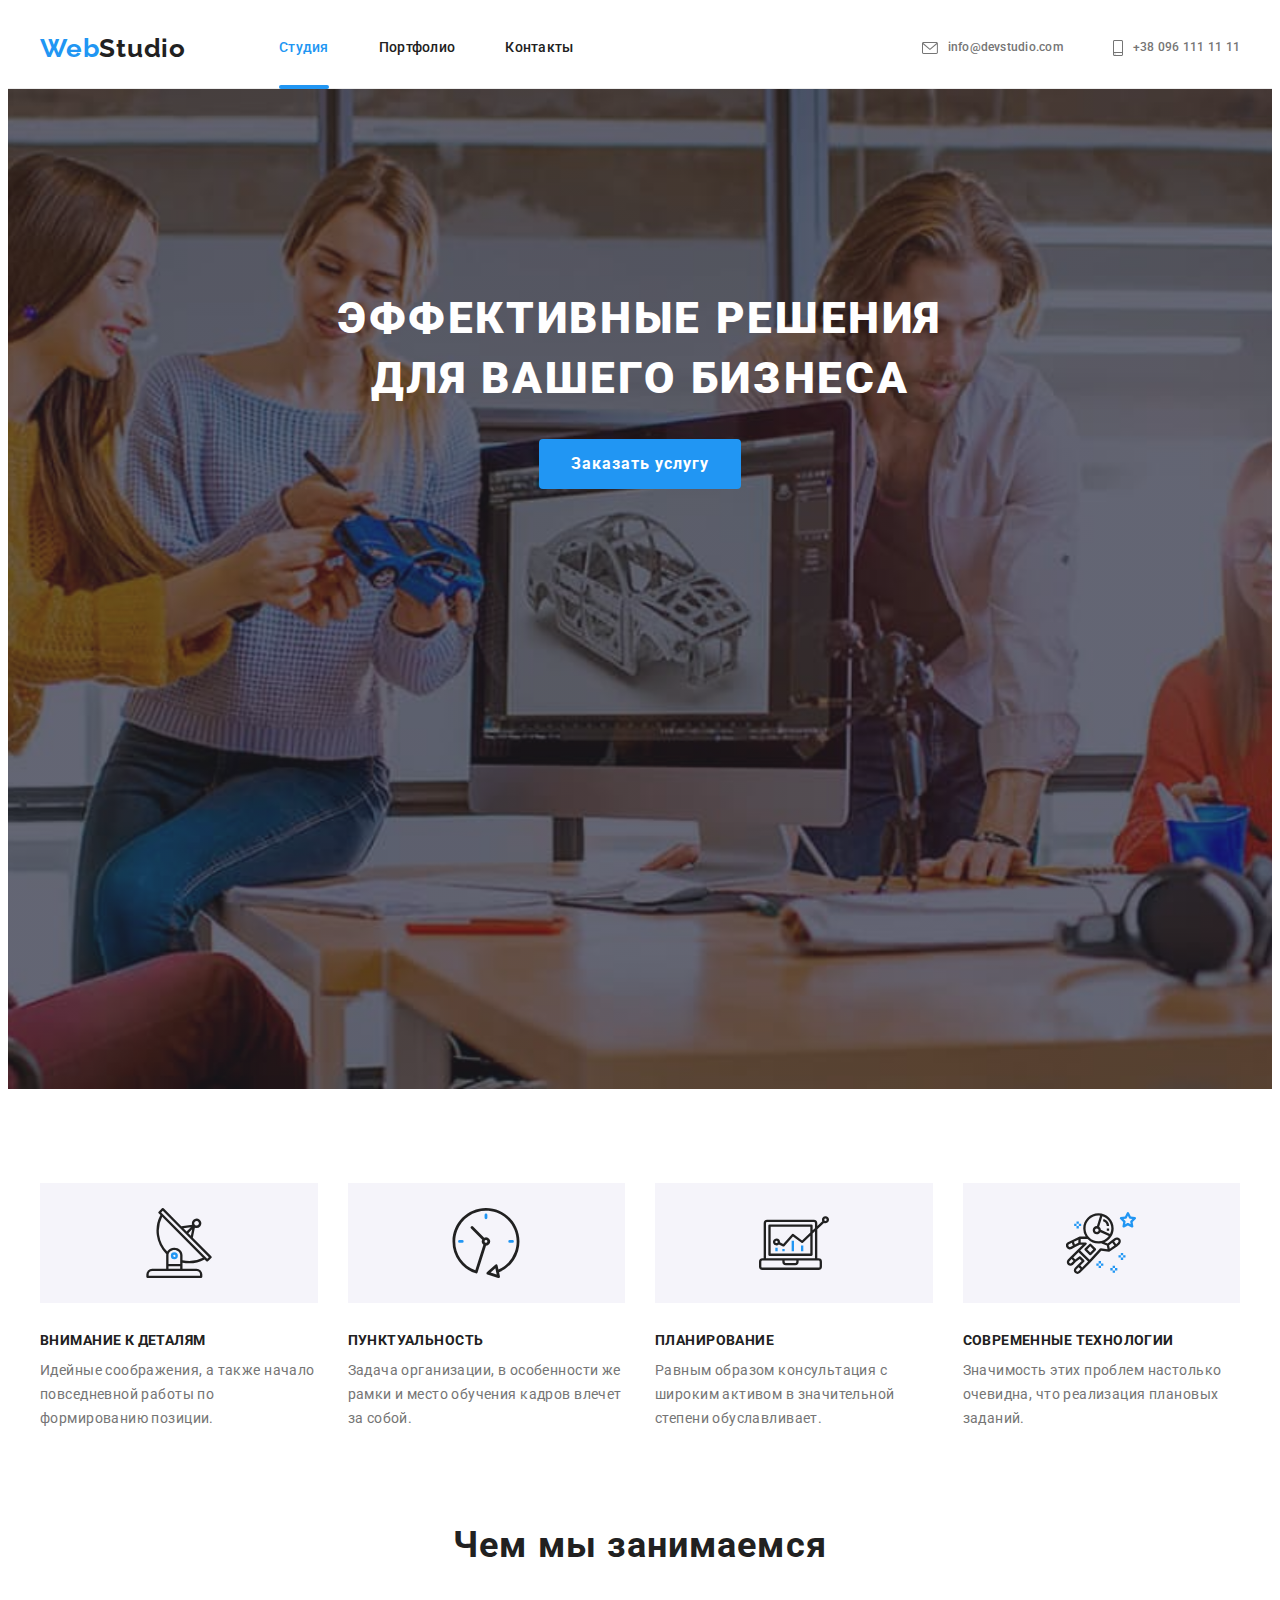
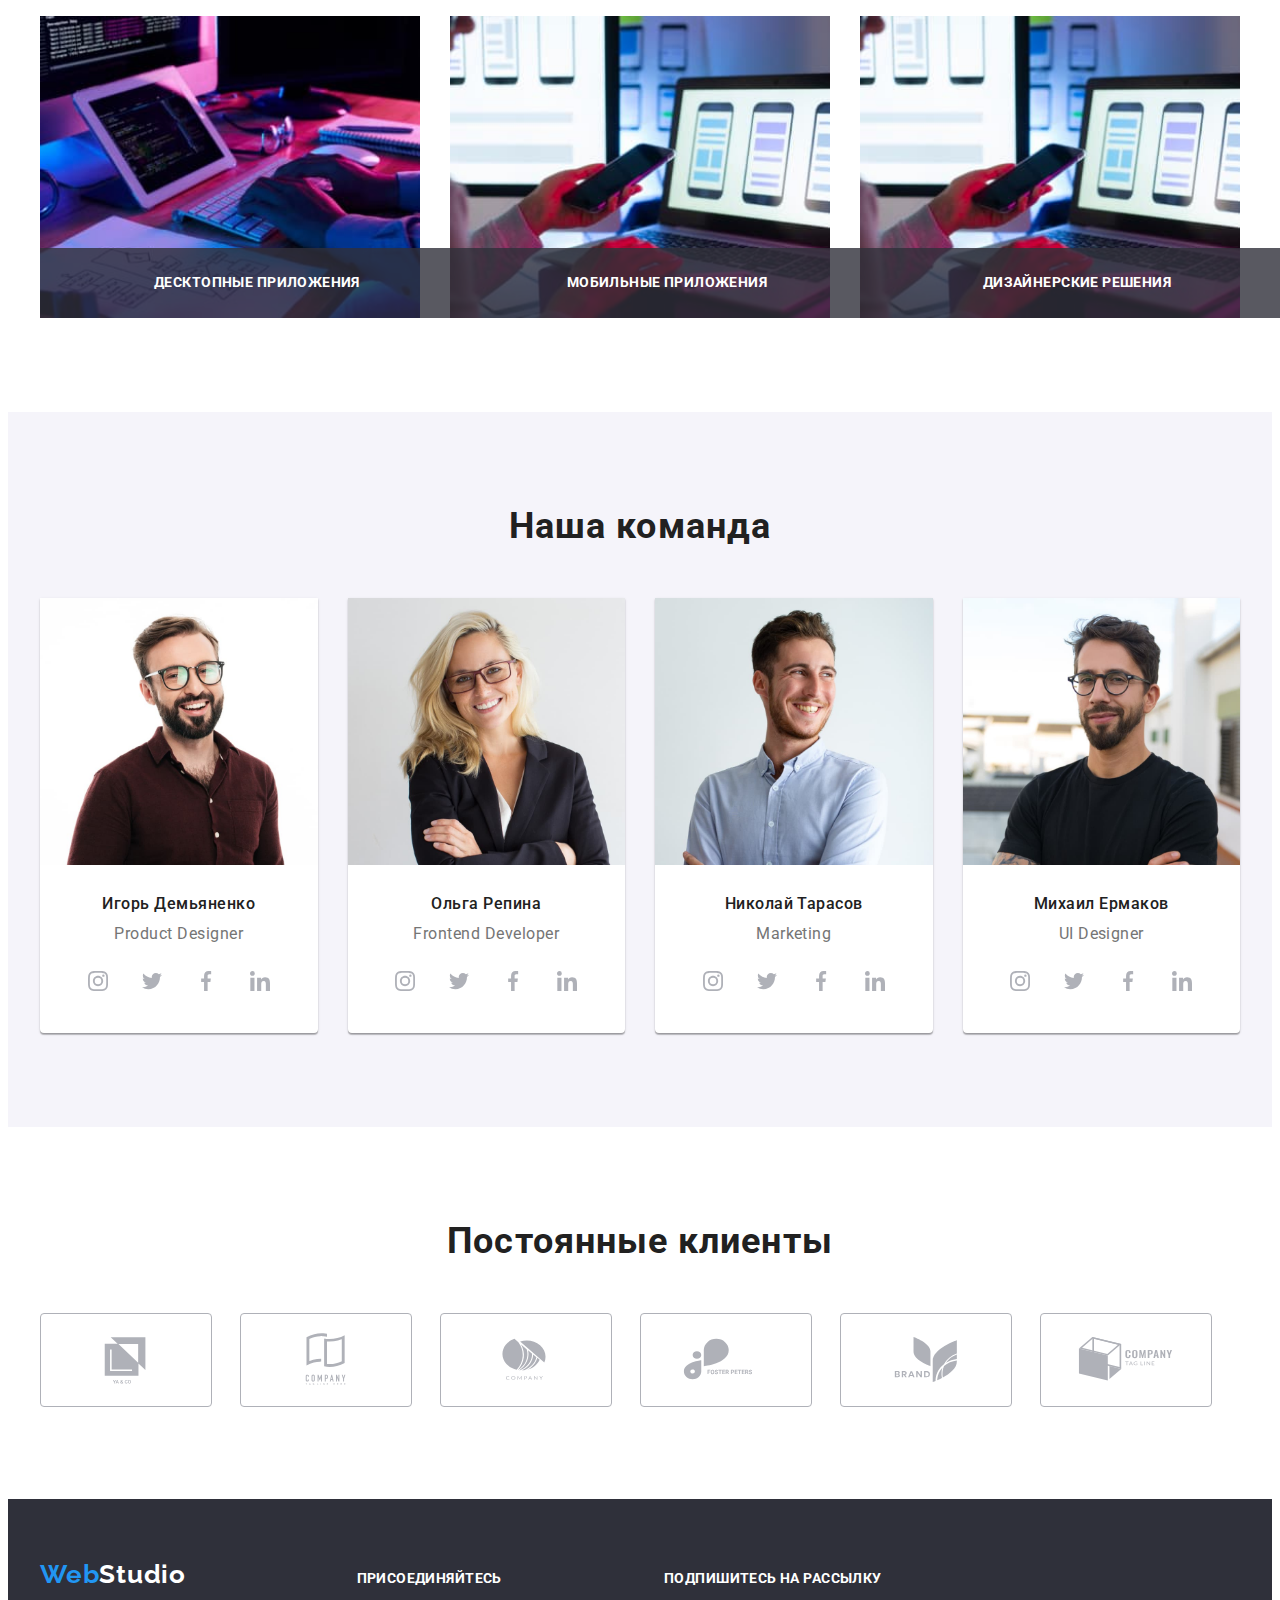
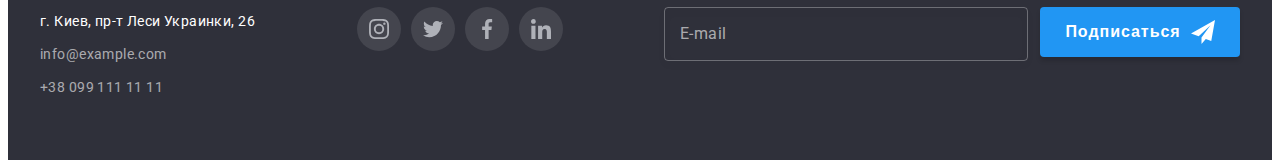
==== commit 6b0796c6: "финиш" ====
--- a/index.html
+++ b/index.html
@@ -195,29 +195,49 @@
           <ul class="about list">
             <li class="about__item">
               <div class="thumb">
-                <img src="./images/box1.jpg" alt="разработка сайта" width="370" height="294" />
+                <picture>
+                  <source
+                    srcset="./images/box1.jpg 1x, ./images/box-1-2x.jpg 2x"
+                    media="(min-width: 1200px)"
+                  />
+                  <img src="./images/box1.jpg" alt="разработка сайта" width="370" height="294" />
+                </picture>
                 <p class="thumb__label">Десктопные приложения</p>
               </div>
             </li>
             <li class="about__item">
               <div class="thumb">
-                <img
-                  src="./images/box2.jpg"
-                  alt="разработка мобильного приложения"
-                  width="370"
-                  height="294"
-                />
+                <picture>
+                  <source
+                    srcset="./images/box2.jpg 1x, ./images/box-2-2x.jpg 2x"
+                    media="(min-width: 1200px)"
+                  />
+                  <img
+                    src="./images/box2.jpg"
+                    alt="разработка мобильного приложения"
+                    width="370"
+                    height="294"
+                  />
+                </picture>
+
                 <p class="thumb__label">Мобильные приложения</p>
               </div>
             </li>
             <li class="about__item">
               <div class="thumb">
-                <img
-                  src="./images/box3.jpg"
-                  alt="цветовая палитра на планшете"
-                  width="370"
-                  height="294"
-                />
+                <picture>
+                  <source
+                    srcset="./images/box2.jpg 1x, ./images/box-2-2x.jpg 2x"
+                    media="(min-width: 1200px)"
+                  />
+                  <img
+                    src="./images/box3.jpg"
+                    alt="цветовая палитра на планшете"
+                    width="370"
+                    height="294"
+                  />
+                </picture>
+
                 <p class="thumb__label">Дизайнерские решения</p>
               </div>
             </li>
@@ -231,7 +251,27 @@
           <h2 class="section__title">Наша команда</h2>
           <ul class="team-list list">
             <li class="team-list__item">
-              <img src="./images/card-1.jpg" alt="Игорь Демьяненко" width="270" height="260" />
+              <picture>
+                <source
+                  srcset="./images/card-1.jpg 1x, ./images/card-1-2x.jpg 2x"
+                  media="(min-width: 1200px)"
+                />
+                <source
+                  srcset="./images/card-1-tab.jpg 1x, ./images/card-1-tab-2x.jpg 2x"
+                  media="(min-width: 768px)"
+                />
+                <source
+                  srcset="./images/card-1-mob.jpg 1x, ./images/card-1-mob-2x.jpg 2x"
+                  media="(min-width: 480px)"
+                />
+
+                <img
+                  src="./images/card-1-mob.jpg"
+                  alt="Игорь Демьяненко"
+                  width="450"
+                  height="622"
+                />
+              </picture>
 
               <div class="team-card">
                 <h3 class="team-card__name">Игорь Демьяненко</h3>
@@ -271,7 +311,21 @@
             </li>
 
             <li class="team-list__item">
-              <img src="./images/card-2.jpg" alt="Ольга Репина" width="270" height="260" />
+              <picture>
+                <source
+                  srcset="./images/card-2.jpg 1x, ./images/card-2-2x.jpg 2x"
+                  media="(min-width: 1200px)"
+                />
+                <source
+                  srcset="./images/card-2-tab.jpg 1x, ./images/card-2-tab-2x.jpg 2x"
+                  media="(min-width: 768px)"
+                />
+                <source
+                  srcset="./images/card-2-mob.jpg 1x, ./images/card-2-mob-2x.jpg 2x"
+                  media="(min-width: 480px)"
+                />
+                <img src="./images/card-2-mob.jpg" alt="Ольга Репина" width="450" height="622" />
+              </picture>
 
               <div class="team-card">
                 <h3 class="team-card__name">Ольга Репина</h3>
@@ -311,7 +365,21 @@
             </li>
 
             <li class="team-list__item">
-              <img src="./images/card-3.jpg" alt="Николай Тарасов" width="270" height="260" />
+              <picture>
+                <source
+                  srcset="./images/card-3.jpg 1x, ./images/card-3-2x.jpg 2x"
+                  media="(min-width: 1200px)"
+                />
+                <source
+                  srcset="./images/card-3-tab.jpg 1x, ./images/card-3-tab-2x.jpg 2x"
+                  media="(min-width: 768px)"
+                />
+                <source
+                  srcset="./images/card-3-mob.jpg 1x, ./images/card-3-mob-2x.jpg 2x"
+                  media="(min-width: 480px)"
+                />
+                <img src="./images/card-3-mob.jpg" alt="Николай Тарасов" width="450" height="622" />
+              </picture>
 
               <div class="team-card">
                 <h3 class="team-card__name">Николай Тарасов</h3>
@@ -351,7 +419,21 @@
             </li>
 
             <li class="team-list__item">
-              <img src="./images/card-4.jpg" alt="Михаил Ермаков" width="270" height="260" />
+              <picture>
+                <source
+                  srcset="./images/card-4.jpg 1x, ./images/card-4-2x.jpg 2x"
+                  media="(min-width: 1200px)"
+                />
+                <source
+                  srcset="./images/card-4-tab.jpg 1x, ./images/card-4-tab-2x.jpg 2x"
+                  media="(min-width: 768px)"
+                />
+                <source
+                  srcset="./images/card-4-mob.jpg 1x, ./images/card-4-mob-2x.jpg 2x"
+                  media="(min-width: 480px)"
+                />
+                <img src="./images/card-4-mob.jpg" alt="Михаил Ермаков" width="450" height="622" />
+              </picture>
 
               <div class="team-card">
                 <h3 class="team-card__name">Михаил Ермаков</h3>
@@ -584,7 +666,7 @@
             </div>
           </div>
 
-          <div class="modal-field">
+          <div class="modal-field modal-field--no-padding modal-field--padding">
             <label class="modal-lable" for="modal-text">Комментарий</label>
             <textarea
               name="modal-text"
@@ -594,7 +676,7 @@
             ></textarea>
           </div>
 
-          <div class="modal-field">
+          <div class="modal-field modal-field--no-padding">
             <input
               type="checkbox"
               name="privacy"
--- a/css/main.min.css
+++ b/css/main.min.css
@@ -1 +1 @@
-:root{--main-text-color: #757575;--title-text-color: #212121;--accent-color: #2196f3;--secondary-background-color: #2f303a;--primary-white-color: #ffffff;--general-background-color: #f5f4fa;--secondary-btn-color: #212121;--icon-color: #afb1b8;--timing-animation-function: cubic-bezier(0.4, 0, 0.2, 1)}p,h1,h2,h3,h4,h5,h6{margin:0}ul{margin:0;padding-left:0}img{display:block;max-width:100%;height:auto;width:100%}body{color:var(--main-text-color);font-family:"Roboto",sans-serif}.list{list-style:none;padding:0;margin:0}.link{text-decoration:none}.visually-hidden{position:absolute;white-space:nowrap;width:1px;height:1px;overflow:hidden;border:0;padding:0;clip:rect(0 0 0 0);clip-path:inset(50%);margin:-1px}.container{width:100%;padding-left:15px;padding-right:15px;margin:0 auto}@media screen and (min-width: 480px){.container{max-width:480px}}@media screen and (min-width: 768px){.container{max-width:768px}}@media screen and (min-width: 1200px){.container{max-width:1200px}}.section{background-color:var(--primary-white-color);padding-top:60px;padding-bottom:60px}@media screen and (min-width: 1200px){.section{padding-top:94px;padding-bottom:94px}}.header{background-color:var(--primary-white-color);border-bottom:1px solid #ececec}.header__container{display:flex;align-items:center;height:60px}@media screen and (min-width: 768px){.header__container{height:auto}}.nav{display:flex;align-items:center}.logo{color:var(--title-text-color);font-family:"Raleway",sans-serif;font-weight:700;font-size:24px;line-height:1.19;letter-spacing:.03em;text-decoration:none}@media screen and (min-width: 1200px){.logo{font-size:26px;line-height:1.19}}.logo__span{color:var(--accent-color)}.site-nav{display:none;margin-left:93px}@media screen and (min-width: 768px){.site-nav{display:flex}}@media screen and (min-width: 1200px){.site-nav{display:flex}}.site-nav__item:not(:last-child){margin-right:50px}.site-nav__link{position:relative;display:block;padding-top:32px;padding-bottom:32px;color:var(--title-text-color);font-family:"Roboto",sans-serif;font-weight:500;font-size:14px;line-height:1.14;letter-spacing:.02em;transition:color 250ms var(--timing-animation-function)}.site-nav__link:hover,.site-nav__link:focus{color:var(--accent-color)}.site-nav__link--current{color:var(--accent-color)}.site-nav__link--current::after{content:"";position:absolute;left:0;bottom:-1px;display:block;width:100%;height:4px;border-radius:2px;background-color:var(--accent-color)}.site-contact{display:none}@media screen and (min-width: 768px){.site-contact{display:flex;flex-wrap:wrap;align-items:center;margin-left:84px}}@media screen and (min-width: 1200px){.site-contact{display:flex;margin-left:auto;align-items:center;justify-content:center}}@media screen and (min-width: 768px){.site-contact__item:not(:last-child){margin-bottom:10px}}@media screen and (min-width: 1200px){.site-contact__item:not(:last-child){margin-bottom:0}}.site-contact__item+.site-contact__item{margin-left:50px}@media screen and (min-width: 768px){.site-contact__item+.site-contact__item{margin-left:0}}@media screen and (min-width: 1200px){.site-contact__item+.site-contact__item{margin-left:50px}}.site-contact__icon{margin-right:10px;fill:currentColor}.site-contact .link{display:flex;align-items:center;justify-content:center;font-family:"Roboto",sans-serif;font-style:normal;font-weight:500;font-size:14px;line-height:1.14;letter-spacing:.02em;color:var(--main-text-color);transition:color 250ms var(--timing-animation-function)}.site-contact .link:hover,.site-contact .link:focus{color:var(--accent-color)}@media screen and (min-width: 768px){.site-contact .link{font-size:12px;line-height:1.16}}.mob-menu__btn-open{display:block;margin-left:auto;cursor:pointer;border:none;background-color:rgba(0,0,0,0);transition:fill 250ms var(--timing-animation-function)}.mob-menu__btn-open:hover,.mob-menu__btn-open:focus{fill:var(--accent-color)}@media screen and (min-width: 768px){.mob-menu__btn-open{display:none}}@media screen and (min-width: 1200px){.mob-menu__btn-open{display:none}}.mob-menu__container{padding-left:40px;padding-right:15px}.mob-menu{position:fixed;background-color:var(--primary-white-color);z-index:2;top:0;left:0;width:100vw;height:100vh;padding-top:10px;padding-bottom:48px}.mob-menu .mob-menu__container{display:flex;flex-direction:column;height:100%;justify-content:space-between;overflow:auto}.mob-menu__btn-close{display:block;margin-left:auto;cursor:pointer;border:none;background-color:rgba(0,0,0,0);transition:fill 250ms var(--timing-animation-function)}.mob-menu__btn-close:hover,.mob-menu__btn-close:focus{fill:var(--accent-color)}.mob-menu__item:not(:last-child){margin-bottom:32px}.mob-menu__link{font-weight:500;font-size:40px;line-height:1.17;text-align:center;letter-spacing:.02em;color:var(--title-text-color);transition:color 250ms var(--timing-animation-function)}.mob-menu__link:hover,.mob-menu__link:focus{color:var(--accent-color)}.mob-menu-contact__item:not(:last-child){margin-bottom:32px}.mob-menu-contact__link{margin-bottom:32px;font-weight:500;font-size:34px;line-height:1.17;letter-spacing:.02em;color:var(--accent-color);transition:color 250ms var(--timing-animation-function)}.mob-menu-contact__link:hover,.mob-menu-contact__link:focus{color:#188ce8}.mob-menu-contact__link--grey{font-weight:500;font-size:24px;line-height:1.16;letter-spacing:.02em;color:var(--main-text-color);transition:color 250ms var(--timing-animation-function)}.mob-menu-contact__link--grey:hover,.mob-menu-contact__link--grey:focus{color:var(--accent-color)}.mob-menu-soc__list{margin-top:64px;display:flex;flex-wrap:wrap;gap:20px}.mob-menu-soc__link{font-weight:500;font-size:18px;line-height:1.22;letter-spacing:.02em;color:var(--accent-color);transition:color 250ms var(--timing-animation-function)}.mob-menu-soc__link:hover,.mob-menu-soc__link:focus{color:#188ce8}.mob-menu-soc__item{position:relative}.mob-menu-soc__item::after{content:"";position:absolute;width:22px;height:0px;left:100%;top:50%;border:1px solid rgba(33,33,33,.2);background-color:rgba(33,33,33,.2);transform:rotate(90deg)}.hero{max-width:100%;height:400px;margin:0 auto;padding:118px 0;text-align:center;background-image:linear-gradient(rgba(47, 48, 58, 0.4), rgba(47, 48, 58, 0.4)),url(../images/hero-mob.jpg);background-repeat:no-repeat;background-position:center;background-size:cover}@media(min-device-pixel-ratio: 2),(min-resolution: 192dpi),(min-resolution: 2dppx){.hero{background-image:linear-gradient(rgba(47, 48, 58, 0.4), rgba(47, 48, 58, 0.4)),url(../images/hero-mob-2x.jpg)}}@media screen and (min-width: 768px){.hero{max-width:768px;height:400px;background-image:linear-gradient(rgba(47, 48, 58, 0.4), rgba(47, 48, 58, 0.4)),url(../images/hero-tab.jpg)}}@media screen and (min-width: 768px)and (min-device-pixel-ratio: 2),screen and (min-width: 768px)and (min-resolution: 192dpi),screen and (min-width: 768px)and (min-resolution: 2dppx){.hero{background-image:linear-gradient(rgba(47, 48, 58, 0.4), rgba(47, 48, 58, 0.4)),url(../images/hero-tab-2x.jpg)}}@media screen and (min-width: 1200px){.hero{padding:200px 0;max-width:1600px;height:600px;background-image:linear-gradient(rgba(47, 48, 58, 0.4), rgba(47, 48, 58, 0.4)),url(../images/hero-bg.jpg)}}@media screen and (min-width: 1200px)and (min-device-pixel-ratio: 2),screen and (min-width: 1200px)and (min-resolution: 192dpi),screen and (min-width: 1200px)and (min-resolution: 2dppx){.hero{background-image:linear-gradient(rgba(47, 48, 58, 0.4), rgba(47, 48, 58, 0.4)),url(../images/hero-bg-2x.jpg)}}.hero__title{margin:0 auto 30px auto;max-width:360px;color:var(--primary-white-color);font-weight:900;font-size:26px;line-height:1.61;letter-spacing:.06em;text-transform:uppercase}@media screen and (min-width: 1200px){.hero__title{max-width:696px;font-size:44px;line-height:1.36}}.hero__btn{display:inline-block;border-radius:4px;padding:10px 32px;min-width:200px;color:var(--primary-white-color);background-color:var(--accent-color);cursor:pointer;font-family:inherit;font-weight:700;font-size:16px;line-height:1.88;letter-spacing:.06em;border:none;transition:background-color 250ms var(--timing-animation-function)}.hero__btn:hover,.hero__btn:focus{background-color:#188ce8}.feature-list{display:flex;flex-wrap:wrap;gap:30px}.feature-list__item{width:100%}@media screen and (min-width: 768px){.feature-list__item{width:calc((100% - 30px)/2)}}@media screen and (min-width: 1200px){.feature-list__item{width:calc((100% - 90px)/4)}}.feature-list__box{display:flex;align-items:center;justify-content:center;width:100%;height:120px;margin-bottom:30px;background-color:var(--general-background-color)}.feature-list__title{margin-bottom:10px;color:var(--title-text-color);font-size:14px;line-height:1.14;letter-spacing:.03em;text-transform:uppercase}.feature-list__text{color:var(--main-text-color);font-size:14px;line-height:1.71;letter-spacing:.03em}.section--hidden{display:none}@media screen and (min-width: 1200px){.section--hidden{display:block}}.no-padding{padding-top:0}.about{display:flex;margin-left:-30px;margin-top:-30px}.about__item{flex-basis:calc(33.3333333333% - 30px);margin-left:30px;margin-top:30px}.thumb{position:relative}.thumb__label{position:absolute;width:100%;bottom:0;padding:27px;font-weight:700;font-size:14px;line-height:1.14;text-align:center;letter-spacing:.03em;text-transform:uppercase;color:var(--primary-white-color);background-color:rgba(47,48,58,.8)}.section__title{margin-bottom:30px;color:var(--title-text-color);font-size:28px;line-height:1.18;text-align:center;letter-spacing:.03em}@media screen and (min-width: 1200px){.section__title{margin-bottom:50px;font-size:36px;line-height:1.16}}.team{background-color:var(--general-background-color)}.team-list__item{width:100%;background-color:var(--primary-white-color);box-shadow:0px 1px 3px rgba(0,0,0,.12),0px 1px 1px rgba(0,0,0,.14),0px 2px 1px rgba(0,0,0,.2);border-radius:0px 0px 4px 4px}@media screen and (min-width: 768px){.team-list__item{width:calc((100% - 30px)/2)}}@media screen and (min-width: 1200px){.team-list__item{width:calc((100% - 90px)/4)}}.team-card{text-align:center;padding:30px 0;width:100%}.team-list{display:flex;flex-wrap:wrap;gap:30px}.team-card__name{margin-bottom:10px;color:var(--title-text-color);font-weight:500;font-size:16px;line-height:1.18;letter-spacing:.03em}.team-card__pos{color:var(--main-text-color);font-size:16px;line-height:1.19;letter-spacing:.03em;margin-bottom:16px}.soc-list{display:flex;justify-content:center}.soc-list__item{width:44px;height:44px;margin-left:10px}.soc-list__item:first-child{margin-left:0}.soc-list__link{display:flex;align-items:center;justify-content:center;width:100%;height:100%;border-radius:50%;background-color:var(--primary-white-color);color:var(--icon-color);transition:background-color 250ms var(--timing-animation-function),color 250ms var(--timing-animation-function)}.soc-list__link:hover,.soc-list__link:focus{background-color:var(--accent-color);color:var(--primary-white-color)}.soc-list__icon{fill:currentColor}.clients-list{display:flex;flex-wrap:wrap;gap:30px}.clients-list__item{height:92px;width:calc((100% - 30px)/2)}@media screen and (min-width: 768px){.clients-list__item{width:calc((100% - 60px)/3)}}@media screen and (min-width: 1200px){.clients-list__item{width:170px;height:92px}}.clients-list__link{display:flex;align-items:center;justify-content:center;width:100%;height:100%;border:1px solid var(--icon-color);border-radius:4px;color:var(--icon-color);transition:color 250ms var(--timing-animation-function),border 250ms var(--timing-animation-function)}.clients-list__link:hover,.clients-list__link:focus{color:var(--accent-color);border:1px solid var(--accent-color)}.clients-list__icon{fill:currentColor}.footer{background-color:var(--secondary-background-color);padding-top:60px;padding-bottom:60px}.footer__container{text-align:center}@media screen and (min-width: 768px){.footer__container{display:flex;flex-wrap:wrap;justify-content:space-around}}@media screen and (min-width: 1200px){.footer__container{display:flex;align-items:baseline;justify-content:space-between;text-align:inherit}}.footer-contact{margin-bottom:60px}@media screen and (min-width: 1200px){.footer-contact{margin-bottom:0}}.logo{display:inline-block;font-family:"Raleway",sans-serif;font-weight:700;font-size:24px;line-height:1.19;letter-spacing:.03em;text-decoration:none}@media screen and (min-width: 1200px){.logo{font-size:26px;line-height:1.19}}.footer__logo{color:var(--primary-white-color);margin-bottom:20px}.footer-list__link{display:inline-block;margin-bottom:8px;color:rgba(255,255,255,.6);font-family:"Roboto";font-style:normal;font-weight:400;font-size:14px;line-height:1.71;letter-spacing:.03em;text-decoration:none;transition:color 250ms var(--timing-animation-function)}@media screen and (min-width: 1200px){.footer-list__link{margin-bottom:9px}}.footer-list__link:hover,.footer-list__link:focus{color:var(--accent-color)}.footer-list__link--white{color:var(--primary-white-color)}.no-margin{margin-bottom:0}.footer-box-soc{margin-bottom:60px}@media screen and (min-width: 1200px){.footer-box-soc{margin-bottom:0}}.footer-soc-list{display:flex;justify-content:center}.footer-soc-list__item{width:44px;height:44px;margin-left:10px}.footer-soc-list__item:first-child{margin-left:0}.footer-soc-list__link{display:flex;align-items:center;justify-content:center;width:100%;height:100%;border-radius:50%;background:rgba(255,255,255,.1);color:var(--icon-color);transition:background-color 250ms var(--timing-animation-function),color 250ms var(--timing-animation-function)}.footer-soc-list__link:hover,.footer-soc-list__link:focus{background-color:var(--accent-color);color:var(--primary-white-color)}.footer-soc-list__icon{fill:currentColor}.footer-form{width:100%}@media screen and (min-width: 1200px){.footer-form{width:auto}}@media screen and (min-width: 1200px){.footer-form__field{display:flex}}.footer-title{margin-bottom:20px;font-family:"Roboto";font-style:normal;font-size:14px;line-height:1.14;letter-spacing:.03em;text-transform:uppercase;color:var(--primary-white-color)}.footer-form__wrap{position:relative;margin-bottom:20px}@media screen and (min-width: 1200px){.footer-form__wrap{margin-bottom:0}}.footer-form__lable{position:absolute;top:50%;left:0;transform:translateY(-50%);padding-left:16px;font-weight:400;font-size:16px;line-height:1.25;letter-spacing:.03em;color:rgba(255,255,255,.6)}@media screen and (min-width: 768px){.footer-form__lable{position:absolute;top:50%;left:20%}}@media screen and (min-width: 1200px){.footer-form__lable{position:absolute;top:50%;left:0}}.footer-form__input:focus+.footer-form__lable{color:var(--primary-white-color);transform:translateY(-120%)}.footer-form__input:not(:placeholder-shown)+.footer-form__lable{color:var(--primary-white-color);transform:translateY(-120%)}.footer-form__input{width:100%;max-width:450px;height:50px;color:var(--main-text-color);font:inherit;border:1px solid rgba(255,255,255,.3);filter:drop-shadow(0px 4px 4px rgba(0, 0, 0, 0.15));border-radius:4px;background-color:rgba(0,0,0,0);transition:transform 250ms var(--timing-animation-function),color 250ms var(--timing-animation-function)}@media screen and (min-width: 1200px){.footer-form__input{width:358px;height:50px}}.form-btn{display:inline-flex;align-items:center;justify-content:center;margin-left:12px;border:none;background-color:var(--accent-color);box-shadow:0px 4px 4px rgba(0,0,0,.15);border-radius:4px;min-width:200px;height:50px;cursor:pointer;font-weight:700;font-size:16px;line-height:1.88;letter-spacing:.06em;color:var(--primary-white-color);transition:background-color 250ms var(--timing-animation-function)}.form-btn:hover,.form-btn:focus{background-color:#188ce8}.footer-form__icon{margin-left:10px}.backdrop{position:fixed;top:0;left:0;width:100%;height:100%;background-color:rgba(0,0,0,.2);transition:opacity 300ms var(--timing-animation-function),visibility 300ms var(--timing-animation-function);padding:93px 15px 94px 15px;overflow-y:scroll}@media screen and (min-width: 1200px){.backdrop{padding:0}}.modal{padding:40px;background-color:var(--primary-white-color);box-shadow:0px 1px 3px rgba(0,0,0,.12),0px 1px 1px rgba(0,0,0,.14),0px 2px 1px rgba(0,0,0,.2);border-radius:4px;transition:transform 300ms var(--timing-animation-function)}.backdrop.is-hidden .modal{transform:translate(-50%, -50%) scale(0) rotate(-90deg)}@media screen and (min-width: 768px){.modal{position:absolute;width:450px;height:609px;padding:40px;top:50%;left:50%;transform:translate(-50%, -50%) scale(1) rotate(0)}}@media screen and (min-width: 1200px){.modal{position:absolute;width:528px;height:581px;padding:40px;top:50%;left:50%;transform:translate(-50%, -50%) scale(1) rotate(0)}}.modale-close-btn{position:absolute;top:101px;right:23px;width:30px;height:30px;border:1px solid rgba(0,0,0,.1);border-radius:50%;background-color:rgba(0,0,0,0);display:flex;align-items:center;justify-content:center;cursor:pointer;outline:rgba(0,0,0,0);transition:fill 250ms var(--timing-animation-function)}.modale-close-btn:hover,.modale-close-btn:focus{fill:var(--accent-color)}@media screen and (min-width: 768px){.modale-close-btn{position:absolute;top:8px;right:8px;width:30px;height:30px}}@media screen and (min-width: 1200px){.modale-close-btn{position:absolute;top:8px;right:8px;width:30px;height:30px}}.is-hidden{opacity:0;visibility:hidden;pointer-events:none}.modal-title{font-weight:700;font-size:20px;line-height:1.5;text-align:center;letter-spacing:.03em;color:var(--title-text-color);margin-bottom:12px}@media screen and (min-width: 1200px){.modal-title{font-weight:700;font-size:20px;line-height:1.15}}.modal-field{margin-bottom:10px}.input-wrap{position:relative}.modal-input{width:100%;height:40px;padding-left:42px;border:1px solid rgba(33,33,33,.2);border-radius:4px;background-color:rgba(0,0,0,0);outline:rgba(0,0,0,0);cursor:pointer;transition:border-color 250ms var(--timing-animation-function),fill 250ms var(--timing-animation-function)}.modal-input:focus{border-color:var(--accent-color)}.input-icon{position:absolute;left:12px;top:50%;transform:translateY(-50%)}.modal-input:focus+.input-icon{fill:var(--accent-color);border-color:var(--accent-color)}.modale-btn{display:block;border-radius:4px;padding:10px 32px;min-width:200px;margin:30px auto 0 auto;color:var(--primary-white-color);background-color:var(--accent-color);cursor:pointer;font-family:inherit;font-weight:700;font-size:16px;line-height:1.88;letter-spacing:.06em;border:none;transition:background-color 250ms var(--timing-animation-function),box-shadow 250ms var(--timing-animation-function)}.modale-btn:hover,.modale-btn:focus{background-color:#188ce8;box-shadow:0px 4px 4px rgba(0,0,0,.15)}.modal-lable{display:block;margin-bottom:4px;font-size:12px;line-height:1.16;letter-spacing:.01em;color:var(--main-text-color)}.modal-textarea{width:100%;height:120px;padding:12px 16px;border:1px solid rgba(33,33,33,.2);border-radius:4px;outline:rgba(0,0,0,0);resize:none}.modal-textarea:focus{border-color:var(--accent-color)}.modal-textarea::placeholder{font-size:14;line-height:1.16;letter-spacing:.01em;color:rgba(117,117,117,.5)}.check-text{font-weight:400;font-size:12px;line-height:1.16;letter-spacing:.03em;color:var(--main-text-color);display:flex;align-items:center}.check-text a{color:var(--accent-color)}@media screen and (min-width: 1200px){.check-text{font-size:14px;line-height:2}}.check-text span{width:16px;height:15px;margin-right:8px;border:2px solid var(--secondary-btn-color);border-radius:4px;display:flex;align-items:center;justify-content:center}.check-input:checked+.check-text span{background-color:var(--accent-color);background-origin:border-box;border-color:var(--accent-color)}.check-input:focus+.check-text span{background-origin:border-box;border-color:var(--accent-color)}.check-icon{fill:rgba(0,0,0,0)}.check-input:checked+.check-text .check-icon{fill:var(--primary-white-color)}.filter{display:flex;flex-wrap:wrap;margin-bottom:40px}@media screen and (min-width: 768px){.filter{margin-bottom:30px;justify-content:center}}@media screen and (min-width: 1200px){.filter{margin-bottom:50px;justify-content:center}}.filter__item:not(:last-child){margin-right:8px}.filter__item:nth-child(-n+3){margin-bottom:15px}@media screen and (min-width: 768px){.filter__item:nth-child(-n+3){margin-bottom:0}}.filter__btn{display:inline-block;border-radius:4px;padding:6px 22px;color:var(--secondary-btn-color);background-color:var(--general-background-color);cursor:pointer;font-family:inherit;font-style:normal;font-weight:500;font-size:16px;line-height:1.62;letter-spacing:.03em;border:none;transition:background-color 250ms var(--timing-animation-function),color 250ms var(--timing-animation-function),box-shadow 250ms var(--timing-animation-function)}.filter__btn:hover,.filter__btn:focus{color:var(--primary-white-color);background-color:var(--accent-color);box-shadow:0px 3px 1px rgba(0,0,0,.1),0px 1px 2px rgba(0,0,0,.08),0px 2px 2px rgba(0,0,0,.12)}.team{background-color:var(--general-background-color)}.team-list__item{width:100%;background-color:var(--primary-white-color);box-shadow:0px 1px 3px rgba(0,0,0,.12),0px 1px 1px rgba(0,0,0,.14),0px 2px 1px rgba(0,0,0,.2);border-radius:0px 0px 4px 4px}@media screen and (min-width: 768px){.team-list__item{width:calc((100% - 30px)/2)}}@media screen and (min-width: 1200px){.team-list__item{width:calc((100% - 90px)/4)}}.team-card{text-align:center;padding:30px 0;width:100%}.team-list{display:flex;flex-wrap:wrap;gap:30px}.team-card__name{margin-bottom:10px;color:var(--title-text-color);font-weight:500;font-size:16px;line-height:1.18;letter-spacing:.03em}.team-card__pos{color:var(--main-text-color);font-size:16px;line-height:1.19;letter-spacing:.03em;margin-bottom:16px}.soc-list{display:flex;justify-content:center}.soc-list__item{width:44px;height:44px;margin-left:10px}.soc-list__item:first-child{margin-left:0}.soc-list__link{display:flex;align-items:center;justify-content:center;width:100%;height:100%;border-radius:50%;background-color:var(--primary-white-color);color:var(--icon-color);transition:background-color 250ms var(--timing-animation-function),color 250ms var(--timing-animation-function)}.soc-list__link:hover,.soc-list__link:focus{background-color:var(--accent-color);color:var(--primary-white-color)}.soc-list__icon{fill:currentColor}.works-list{display:flex;flex-wrap:wrap;gap:30px}.works-list__item{width:100%;cursor:pointer;border:1px solid #eee;transition:box-shadow 250ms var(--timing-animation-function)}@media screen and (min-width: 768px){.works-list__item{width:calc((100% - 30px)/2)}}@media screen and (min-width: 1200px){.works-list__item{width:calc((100% - 60px)/3)}}.works-list__item:hover{box-shadow:0px 1px 1px rgba(0,0,0,.12),0px 4px 4px rgba(0,0,0,.06),1px 4px 6px rgba(0,0,0,.16)}.works-item .title{margin-bottom:4px}.works-card{position:relative;overflow:hidden}.works-card__text{position:absolute;top:1px;height:100%;width:100%;background-color:rgba(33,150,243,.9);padding:63px 24px;font-size:18px;line-height:1.55;letter-spacing:.03em;color:var(--primary-white-color);transform:translateY(100%);transition:transform 250ms var(--timing-animation-function)}.works-list__link:hover .works-card__text,.works-list__link:focus .works-card__text{transform:translateY(0)}.works-card__meta{padding:20px 24px}.works-card__title{color:var(--title-text-color);font-size:18px;line-height:2;letter-spacing:.06em}.works-card__type{color:var(--main-text-color);font-size:16px;line-height:1.88;letter-spacing:.03em}/*# sourceMappingURL=main.min.css.map */+:root{--main-text-color: #757575;--title-text-color: #212121;--accent-color: #2196f3;--secondary-background-color: #2f303a;--primary-white-color: #ffffff;--general-background-color: #f5f4fa;--secondary-btn-color: #212121;--icon-color: #afb1b8;--timing-animation-function: cubic-bezier(0.4, 0, 0.2, 1)}p,h1,h2,h3,h4,h5,h6{margin:0}ul{margin:0;padding-left:0}img{display:block;max-width:100%;height:auto;width:100%}body{color:var(--main-text-color);font-family:"Roboto",sans-serif}.list{list-style:none;padding:0;margin:0}.link{text-decoration:none}.visually-hidden{position:absolute;white-space:nowrap;width:1px;height:1px;overflow:hidden;border:0;padding:0;clip:rect(0 0 0 0);clip-path:inset(50%);margin:-1px}.container{width:100%;padding-left:15px;padding-right:15px;margin:0 auto}@media screen and (min-width: 480px){.container{max-width:480px}}@media screen and (min-width: 768px){.container{max-width:768px}}@media screen and (min-width: 1200px){.container{max-width:1200px}}.section{background-color:var(--primary-white-color);padding-top:60px;padding-bottom:60px}@media screen and (min-width: 1200px){.section{padding-top:94px;padding-bottom:94px}}.header{background-color:var(--primary-white-color);border-bottom:1px solid #ececec}.header__container{display:flex;align-items:center;height:60px}@media screen and (min-width: 768px){.header__container{height:auto}}.nav{display:flex;align-items:center}.logo{color:var(--title-text-color);font-family:"Raleway",sans-serif;font-weight:700;font-size:24px;line-height:1.19;letter-spacing:.03em;text-decoration:none}@media screen and (min-width: 1200px){.logo{font-size:26px;line-height:1.19}}.logo__span{color:var(--accent-color)}.site-nav{display:none;margin-left:93px}@media screen and (min-width: 768px){.site-nav{display:flex}}@media screen and (min-width: 1200px){.site-nav{display:flex}}.site-nav__item:not(:last-child){margin-right:50px}.site-nav__link{position:relative;display:block;padding-top:32px;padding-bottom:32px;color:var(--title-text-color);font-family:"Roboto",sans-serif;font-weight:500;font-size:14px;line-height:1.14;letter-spacing:.02em;transition:color 250ms var(--timing-animation-function)}.site-nav__link:hover,.site-nav__link:focus{color:var(--accent-color)}.site-nav__link--current{color:var(--accent-color)}.site-nav__link--current::after{content:"";position:absolute;left:0;bottom:-1px;display:block;width:100%;height:4px;border-radius:2px;background-color:var(--accent-color)}.site-contact{display:none}@media screen and (min-width: 768px){.site-contact{display:flex;flex-wrap:wrap;align-items:center;margin-left:84px}}@media screen and (min-width: 1200px){.site-contact{display:flex;margin-left:auto;align-items:center;justify-content:center}}@media screen and (min-width: 768px){.site-contact__item:not(:last-child){margin-bottom:10px}}@media screen and (min-width: 1200px){.site-contact__item:not(:last-child){margin-bottom:0}}.site-contact__item+.site-contact__item{margin-left:50px}@media screen and (min-width: 768px){.site-contact__item+.site-contact__item{margin-left:0}}@media screen and (min-width: 1200px){.site-contact__item+.site-contact__item{margin-left:50px}}.site-contact__icon{margin-right:10px;fill:currentColor}.site-contact .link{display:flex;align-items:center;justify-content:center;font-family:"Roboto",sans-serif;font-style:normal;font-weight:500;font-size:14px;line-height:1.14;letter-spacing:.02em;color:var(--main-text-color);transition:color 250ms var(--timing-animation-function)}.site-contact .link:hover,.site-contact .link:focus{color:var(--accent-color)}@media screen and (min-width: 768px){.site-contact .link{font-size:12px;line-height:1.16}}.mob-menu__btn-open{display:block;margin-left:auto;cursor:pointer;border:none;background-color:rgba(0,0,0,0);transition:fill 250ms var(--timing-animation-function)}.mob-menu__btn-open:hover,.mob-menu__btn-open:focus{fill:var(--accent-color)}@media screen and (min-width: 768px){.mob-menu__btn-open{display:none}}@media screen and (min-width: 1200px){.mob-menu__btn-open{display:none}}.mob-menu__container{padding-left:40px;padding-right:15px}.mob-menu{position:fixed;background-color:var(--primary-white-color);z-index:2;top:0;left:0;width:100vw;height:100vh;padding-top:10px;padding-bottom:48px}.mob-menu .mob-menu__container{display:flex;flex-direction:column;height:100%;justify-content:space-between;overflow:auto}.mob-menu__btn-close{display:block;margin-left:auto;cursor:pointer;border:none;background-color:rgba(0,0,0,0);transition:fill 250ms var(--timing-animation-function)}.mob-menu__btn-close:hover,.mob-menu__btn-close:focus{fill:var(--accent-color)}.mob-menu__item:not(:last-child){margin-bottom:32px}.mob-menu__link{font-weight:500;font-size:40px;line-height:1.17;text-align:center;letter-spacing:.02em;color:var(--title-text-color);transition:color 250ms var(--timing-animation-function)}@media screen and (min-width: 320px)and (max-width: 479px){.mob-menu__link{font-size:30px;line-height:1.16}}.mob-menu__link:hover,.mob-menu__link:focus{color:var(--accent-color)}.mob-menu-contact__item:not(:last-child){margin-bottom:32px}.mob-menu-contact__link{margin-bottom:32px;font-weight:500;font-size:34px;line-height:1.17;letter-spacing:.02em;color:var(--accent-color);transition:color 250ms var(--timing-animation-function)}@media screen and (min-width: 320px)and (max-width: 479px){.mob-menu-contact__link{font-size:24px;line-height:1.16}}.mob-menu-contact__link:hover,.mob-menu-contact__link:focus{color:#188ce8}.mob-menu-contact__link--grey{font-weight:500;font-size:24px;line-height:1.16;letter-spacing:.02em;color:var(--main-text-color);transition:color 250ms var(--timing-animation-function)}@media screen and (min-width: 320px)and (max-width: 479px){.mob-menu-contact__link--grey{font-size:14px;line-height:1.15}}.mob-menu-contact__link--grey:hover,.mob-menu-contact__link--grey:focus{color:var(--accent-color)}.mob-menu-soc__list{margin-top:64px;display:flex;flex-wrap:wrap;gap:20px}.mob-menu-soc__link{font-weight:500;font-size:18px;line-height:1.22;letter-spacing:.02em;color:var(--accent-color);transition:color 250ms var(--timing-animation-function)}.mob-menu-soc__link:hover,.mob-menu-soc__link:focus{color:#188ce8}.mob-menu-soc__item{position:relative}.mob-menu-soc__item:not(:last-child):after{content:"";position:absolute;width:22px;height:0px;left:100%;top:50%;border:1px solid rgba(33,33,33,.2);background-color:rgba(33,33,33,.2);transform:rotate(90deg)}.hero{max-width:100%;height:400px;margin:0 auto;padding:118px 0;text-align:center;background-image:linear-gradient(rgba(47, 48, 58, 0.4), rgba(47, 48, 58, 0.4)),url(../images/hero-mob.jpg);background-repeat:no-repeat;background-position:center;background-size:cover}@media(min-device-pixel-ratio: 2),(min-resolution: 192dpi),(min-resolution: 2dppx){.hero{background-image:linear-gradient(rgba(47, 48, 58, 0.4), rgba(47, 48, 58, 0.4)),url(../images/hero-mob-2x.jpg)}}@media screen and (min-width: 768px){.hero{max-width:768px;height:400px;background-image:linear-gradient(rgba(47, 48, 58, 0.4), rgba(47, 48, 58, 0.4)),url(../images/hero-tab.jpg)}}@media screen and (min-width: 768px)and (min-device-pixel-ratio: 2),screen and (min-width: 768px)and (min-resolution: 192dpi),screen and (min-width: 768px)and (min-resolution: 2dppx){.hero{background-image:linear-gradient(rgba(47, 48, 58, 0.4), rgba(47, 48, 58, 0.4)),url(../images/hero-tab-2x.jpg)}}@media screen and (min-width: 1200px){.hero{padding:200px 0;max-width:1600px;height:600px;background-image:linear-gradient(rgba(47, 48, 58, 0.4), rgba(47, 48, 58, 0.4)),url(../images/hero-bg.jpg)}}@media screen and (min-width: 1200px)and (min-device-pixel-ratio: 2),screen and (min-width: 1200px)and (min-resolution: 192dpi),screen and (min-width: 1200px)and (min-resolution: 2dppx){.hero{background-image:linear-gradient(rgba(47, 48, 58, 0.4), rgba(47, 48, 58, 0.4)),url(../images/hero-bg-2x.jpg)}}.hero__title{margin:0 auto 30px auto;max-width:360px;color:var(--primary-white-color);font-weight:900;font-size:26px;line-height:1.61;letter-spacing:.06em;text-transform:uppercase}@media screen and (min-width: 1200px){.hero__title{max-width:696px;font-size:44px;line-height:1.36}}.hero__btn{display:inline-block;border-radius:4px;padding:10px 32px;min-width:200px;color:var(--primary-white-color);background-color:var(--accent-color);cursor:pointer;font-family:inherit;font-weight:700;font-size:16px;line-height:1.88;letter-spacing:.06em;border:none;transition:background-color 250ms var(--timing-animation-function)}.hero__btn:hover,.hero__btn:focus{background-color:#188ce8}.feature-list{display:flex;flex-wrap:wrap;gap:30px}.feature-list__item{width:100%}@media screen and (min-width: 768px){.feature-list__item{width:calc((100% - 30px)/2)}}@media screen and (min-width: 1200px){.feature-list__item{width:calc((100% - 90px)/4)}}.feature-list__box{display:flex;align-items:center;justify-content:center;width:100%;height:120px;margin-bottom:30px;background-color:var(--general-background-color)}.feature-list__title{margin-bottom:10px;color:var(--title-text-color);font-size:14px;line-height:1.14;letter-spacing:.03em;text-transform:uppercase}.feature-list__text{color:var(--main-text-color);font-size:14px;line-height:1.71;letter-spacing:.03em}.section--hidden{display:none}@media screen and (min-width: 1200px){.section--hidden{display:block}}.no-padding{padding-top:0}.about{display:flex;margin-left:-30px;margin-top:-30px}.about__item{flex-basis:calc(33.3333333333% - 30px);margin-left:30px;margin-top:30px}.thumb{position:relative}.thumb__label{position:absolute;width:100%;bottom:0;padding:27px;font-weight:700;font-size:14px;line-height:1.14;text-align:center;letter-spacing:.03em;text-transform:uppercase;color:var(--primary-white-color);background-color:rgba(47,48,58,.8)}.section__title{margin-bottom:30px;color:var(--title-text-color);font-size:28px;line-height:1.18;text-align:center;letter-spacing:.03em}@media screen and (min-width: 1200px){.section__title{margin-bottom:50px;font-size:36px;line-height:1.16}}.team{background-color:var(--general-background-color)}.team-list__item{width:100%;background-color:var(--primary-white-color);box-shadow:0px 1px 3px rgba(0,0,0,.12),0px 1px 1px rgba(0,0,0,.14),0px 2px 1px rgba(0,0,0,.2);border-radius:0px 0px 4px 4px}@media screen and (min-width: 768px){.team-list__item{width:calc((100% - 30px)/2)}}@media screen and (min-width: 1200px){.team-list__item{width:calc((100% - 90px)/4)}}.team-card{text-align:center;padding:30px 0;width:100%}.team-list{display:flex;flex-wrap:wrap;gap:30px}.team-card__name{margin-bottom:10px;color:var(--title-text-color);font-weight:500;font-size:16px;line-height:1.18;letter-spacing:.03em}.team-card__pos{color:var(--main-text-color);font-size:16px;line-height:1.19;letter-spacing:.03em;margin-bottom:16px}.soc-list{display:flex;justify-content:center}.soc-list__item{width:44px;height:44px;margin-left:10px}.soc-list__item:first-child{margin-left:0}.soc-list__link{display:flex;align-items:center;justify-content:center;width:100%;height:100%;border-radius:50%;background-color:var(--primary-white-color);color:var(--icon-color);transition:background-color 250ms var(--timing-animation-function),color 250ms var(--timing-animation-function)}.soc-list__link:hover,.soc-list__link:focus{background-color:var(--accent-color);color:var(--primary-white-color)}.soc-list__icon{fill:currentColor}.clients-list{display:flex;flex-wrap:wrap;gap:30px}.clients-list__item{height:92px;width:calc((100% - 30px)/2)}@media screen and (min-width: 768px){.clients-list__item{width:calc((100% - 60px)/3)}}@media screen and (min-width: 1200px){.clients-list__item{width:170px;height:92px}}.clients-list__link{display:flex;align-items:center;justify-content:center;width:100%;height:100%;border:1px solid var(--icon-color);border-radius:4px;color:var(--icon-color);transition:color 250ms var(--timing-animation-function),border 250ms var(--timing-animation-function)}.clients-list__link:hover,.clients-list__link:focus{color:var(--accent-color);border:1px solid var(--accent-color)}.clients-list__icon{fill:currentColor}.footer{background-color:var(--secondary-background-color);padding-top:60px;padding-bottom:60px}.footer__container{text-align:center}@media screen and (min-width: 768px){.footer__container{display:flex;flex-wrap:wrap;justify-content:space-around}}@media screen and (min-width: 1200px){.footer__container{display:flex;align-items:baseline;justify-content:space-between;text-align:inherit}}.footer-contact{margin-bottom:60px}@media screen and (min-width: 1200px){.footer-contact{margin-bottom:0}}.logo{display:inline-block;font-family:"Raleway",sans-serif;font-weight:700;font-size:24px;line-height:1.19;letter-spacing:.03em;text-decoration:none}@media screen and (min-width: 1200px){.logo{font-size:26px;line-height:1.19}}.footer__logo{color:var(--primary-white-color);margin-bottom:20px}.footer-list__link{display:inline-block;margin-bottom:8px;color:rgba(255,255,255,.6);font-family:"Roboto";font-style:normal;font-weight:400;font-size:14px;line-height:1.71;letter-spacing:.03em;text-decoration:none;transition:color 250ms var(--timing-animation-function)}@media screen and (min-width: 1200px){.footer-list__link{margin-bottom:9px}}.footer-list__link:hover,.footer-list__link:focus{color:var(--accent-color)}.footer-list__link--white{color:var(--primary-white-color)}.no-margin{margin-bottom:0}.footer-box-soc{margin-bottom:60px}@media screen and (min-width: 1200px){.footer-box-soc{margin-bottom:0}}.footer-soc-list{display:flex;justify-content:center}.footer-soc-list__item{width:44px;height:44px;margin-left:10px}.footer-soc-list__item:first-child{margin-left:0}.footer-soc-list__link{display:flex;align-items:center;justify-content:center;width:100%;height:100%;border-radius:50%;background:rgba(255,255,255,.1);color:var(--icon-color);transition:background-color 250ms var(--timing-animation-function),color 250ms var(--timing-animation-function)}.footer-soc-list__link:hover,.footer-soc-list__link:focus{background-color:var(--accent-color);color:var(--primary-white-color)}.footer-soc-list__icon{fill:currentColor}.footer-form{width:100%}@media screen and (min-width: 1200px){.footer-form{width:auto}}@media screen and (min-width: 1200px){.footer-form__field{display:flex}}.footer-title{margin-bottom:20px;font-family:"Roboto";font-style:normal;font-size:14px;line-height:1.14;letter-spacing:.03em;text-transform:uppercase;color:var(--primary-white-color)}.footer-form__wrap{position:relative;margin-bottom:20px}@media screen and (min-width: 1200px){.footer-form__wrap{margin-bottom:0}}.footer-form__lable{position:absolute;top:50%;left:0;transform:translateY(-50%);padding-left:16px;font-weight:400;font-size:16px;line-height:1.25;letter-spacing:.03em;color:rgba(255,255,255,.6)}@media screen and (min-width: 768px){.footer-form__lable{position:absolute;top:50%;left:20%}}@media screen and (min-width: 1200px){.footer-form__lable{position:absolute;top:50%;left:0}}.footer-form__input:focus+.footer-form__lable{color:var(--primary-white-color);transform:translateY(-120%)}.footer-form__input:not(:placeholder-shown)+.footer-form__lable{color:var(--primary-white-color);transform:translateY(-120%)}.footer-form__input{width:100%;max-width:450px;height:50px;color:var(--main-text-color);font:inherit;border:1px solid rgba(255,255,255,.3);filter:drop-shadow(0px 4px 4px rgba(0, 0, 0, 0.15));border-radius:4px;background-color:rgba(0,0,0,0);transition:transform 250ms var(--timing-animation-function),color 250ms var(--timing-animation-function)}@media screen and (min-width: 1200px){.footer-form__input{width:358px;height:50px}}.form-btn{display:inline-flex;align-items:center;justify-content:center;margin-left:12px;border:none;background-color:var(--accent-color);box-shadow:0px 4px 4px rgba(0,0,0,.15);border-radius:4px;min-width:200px;height:50px;cursor:pointer;font-weight:700;font-size:16px;line-height:1.88;letter-spacing:.06em;color:var(--primary-white-color);transition:background-color 250ms var(--timing-animation-function)}.form-btn:hover,.form-btn:focus{background-color:#188ce8}.footer-form__icon{margin-left:10px}.backdrop{position:fixed;top:0;left:0;width:100%;height:100%;background-color:rgba(0,0,0,.2);transition:opacity 300ms var(--timing-animation-function),visibility 300ms var(--timing-animation-function);padding:93px 15px 94px 15px;overflow-y:scroll}@media screen and (min-width: 1200px){.backdrop{padding:0}}.modal{padding:40px;background-color:var(--primary-white-color);box-shadow:0px 1px 3px rgba(0,0,0,.12),0px 1px 1px rgba(0,0,0,.14),0px 2px 1px rgba(0,0,0,.2);border-radius:4px;transition:transform 300ms var(--timing-animation-function)}.backdrop.is-hidden .modal{transform:translate(-50%, -50%) scale(0) rotate(-90deg)}@media screen and (min-width: 480px){.modal{position:absolute;width:450px;height:609px;padding:40px;top:50%;left:50%;transform:translate(-50%, -50%) scale(1) rotate(0)}}@media screen and (min-width: 1200px){.modal{position:absolute;width:528px;height:581px;padding:40px;top:50%;left:50%;transform:translate(-50%, -50%) scale(1) rotate(0)}}.modale-close-btn{position:absolute;top:101px;right:23px;width:30px;height:30px;border:1px solid rgba(0,0,0,.1);border-radius:50%;background-color:rgba(0,0,0,0);display:flex;align-items:center;justify-content:center;cursor:pointer;outline:rgba(0,0,0,0);transition:fill 250ms var(--timing-animation-function)}.modale-close-btn:hover,.modale-close-btn:focus{fill:var(--accent-color)}@media screen and (min-width: 480px){.modale-close-btn{position:absolute;top:8px;right:8px;width:30px;height:30px}}@media screen and (min-width: 1200px){.modale-close-btn{position:absolute;top:8px;right:8px;width:30px;height:30px}}.is-hidden{opacity:0;visibility:hidden;pointer-events:none}.modal-title{font-weight:700;font-size:20px;line-height:1.5;text-align:center;letter-spacing:.03em;color:var(--title-text-color);margin-bottom:12px}@media screen and (min-width: 320px)and (max-width: 479px){.modal-title{font-size:18px;line-height:1.5;text-align:center;letter-spacing:.02em}}@media screen and (min-width: 1200px){.modal-title{line-height:1.15}}.modal-field{margin-bottom:10px}.modal-field--no-padding{margin-bottom:0}.modal-field--padding{margin-bottom:20px}.input-wrap{position:relative}.modal-input{width:100%;height:40px;padding-left:42px;border:1px solid rgba(33,33,33,.2);border-radius:4px;background-color:rgba(0,0,0,0);outline:rgba(0,0,0,0);cursor:pointer;transition:border-color 250ms var(--timing-animation-function),fill 250ms var(--timing-animation-function)}.modal-input:focus{border-color:var(--accent-color)}.input-icon{position:absolute;left:12px;top:50%;transform:translateY(-50%)}.modal-input:focus+.input-icon{fill:var(--accent-color);border-color:var(--accent-color)}.modale-btn{display:block;border-radius:4px;padding:10px 32px;min-width:200px;margin:30px auto 0 auto;color:var(--primary-white-color);background-color:var(--accent-color);cursor:pointer;font-family:inherit;font-weight:700;font-size:16px;line-height:1.88;letter-spacing:.06em;border:none;transition:background-color 250ms var(--timing-animation-function),box-shadow 250ms var(--timing-animation-function)}.modale-btn:hover,.modale-btn:focus{background-color:#188ce8;box-shadow:0px 4px 4px rgba(0,0,0,.15)}.modal-lable{display:block;margin-bottom:4px;font-size:12px;line-height:1.16;letter-spacing:.01em;color:var(--main-text-color)}.modal-textarea{width:100%;height:120px;padding:12px 16px;border:1px solid rgba(33,33,33,.2);border-radius:4px;outline:rgba(0,0,0,0);resize:none}.modal-textarea:focus{border-color:var(--accent-color)}.modal-textarea::placeholder{font-size:14;line-height:1.16;letter-spacing:.01em;color:rgba(117,117,117,.5)}.check-text{font-weight:400;font-size:12px;line-height:1.16;letter-spacing:.02em;color:var(--main-text-color);display:flex;align-items:center}@media screen and (min-width: 320px)and (max-width: 479px){.check-text{display:flex;flex-wrap:wrap;font-size:10px;line-height:1.16;letter-spacing:.01em;justify-content:center}}.check-text a{color:var(--accent-color)}@media screen and (min-width: 1200px){.check-text{font-size:14px;line-height:2;letter-spacing:.03em}}.check-text span{width:16px;height:15px;margin-right:8px;border:2px solid var(--secondary-btn-color);border-radius:4px;display:flex;align-items:center;justify-content:center}@media screen and (min-width: 320px){.check-text span{width:13px;height:12px;margin-right:5px}}.check-input:checked+.check-text span{background-color:var(--accent-color);background-origin:border-box;border-color:var(--accent-color)}.check-input:focus+.check-text span{background-origin:border-box;border-color:var(--accent-color)}.check-icon{fill:rgba(0,0,0,0)}.check-input:checked+.check-text .check-icon{fill:var(--primary-white-color)}.filter{display:flex;flex-wrap:wrap;margin-bottom:40px}@media screen and (min-width: 768px){.filter{margin-bottom:30px;justify-content:center}}@media screen and (min-width: 1200px){.filter{margin-bottom:50px;justify-content:center}}.filter__item:not(:last-child){margin-right:8px}.filter__item:nth-child(-n+3){margin-bottom:15px}@media screen and (min-width: 768px){.filter__item:nth-child(-n+3){margin-bottom:0}}.filter__btn{display:inline-block;border-radius:4px;padding:6px 22px;color:var(--secondary-btn-color);background-color:var(--general-background-color);cursor:pointer;font-family:inherit;font-style:normal;font-weight:500;font-size:16px;line-height:1.62;letter-spacing:.03em;border:none;transition:background-color 250ms var(--timing-animation-function),color 250ms var(--timing-animation-function),box-shadow 250ms var(--timing-animation-function)}.filter__btn:hover,.filter__btn:focus{color:var(--primary-white-color);background-color:var(--accent-color);box-shadow:0px 3px 1px rgba(0,0,0,.1),0px 1px 2px rgba(0,0,0,.08),0px 2px 2px rgba(0,0,0,.12)}.team{background-color:var(--general-background-color)}.team-list__item{width:100%;background-color:var(--primary-white-color);box-shadow:0px 1px 3px rgba(0,0,0,.12),0px 1px 1px rgba(0,0,0,.14),0px 2px 1px rgba(0,0,0,.2);border-radius:0px 0px 4px 4px}@media screen and (min-width: 768px){.team-list__item{width:calc((100% - 30px)/2)}}@media screen and (min-width: 1200px){.team-list__item{width:calc((100% - 90px)/4)}}.team-card{text-align:center;padding:30px 0;width:100%}.team-list{display:flex;flex-wrap:wrap;gap:30px}.team-card__name{margin-bottom:10px;color:var(--title-text-color);font-weight:500;font-size:16px;line-height:1.18;letter-spacing:.03em}.team-card__pos{color:var(--main-text-color);font-size:16px;line-height:1.19;letter-spacing:.03em;margin-bottom:16px}.soc-list{display:flex;justify-content:center}.soc-list__item{width:44px;height:44px;margin-left:10px}.soc-list__item:first-child{margin-left:0}.soc-list__link{display:flex;align-items:center;justify-content:center;width:100%;height:100%;border-radius:50%;background-color:var(--primary-white-color);color:var(--icon-color);transition:background-color 250ms var(--timing-animation-function),color 250ms var(--timing-animation-function)}.soc-list__link:hover,.soc-list__link:focus{background-color:var(--accent-color);color:var(--primary-white-color)}.soc-list__icon{fill:currentColor}.works-list{display:flex;flex-wrap:wrap;gap:30px}.works-list__item{width:100%;cursor:pointer;border:1px solid #eee;transition:box-shadow 250ms var(--timing-animation-function)}@media screen and (min-width: 768px){.works-list__item{width:calc((100% - 30px)/2)}}@media screen and (min-width: 1200px){.works-list__item{width:calc((100% - 60px)/3)}}.works-list__item:hover{box-shadow:0px 1px 1px rgba(0,0,0,.12),0px 4px 4px rgba(0,0,0,.06),1px 4px 6px rgba(0,0,0,.16)}.works-item .title{margin-bottom:4px}.works-card{position:relative;overflow:hidden}.works-card__text{position:absolute;top:1px;height:100%;width:100%;background-color:rgba(33,150,243,.9);padding:63px 24px;font-size:18px;line-height:1.55;letter-spacing:.03em;color:var(--primary-white-color);transform:translateY(100%);transition:transform 250ms var(--timing-animation-function)}.works-list__link:hover .works-card__text,.works-list__link:focus .works-card__text{transform:translateY(0)}.works-card__meta{padding:20px 24px}.works-card__title{color:var(--title-text-color);font-size:18px;line-height:2;letter-spacing:.06em}.works-card__type{color:var(--main-text-color);font-size:16px;line-height:1.88;letter-spacing:.03em}/*# sourceMappingURL=main.min.css.map */